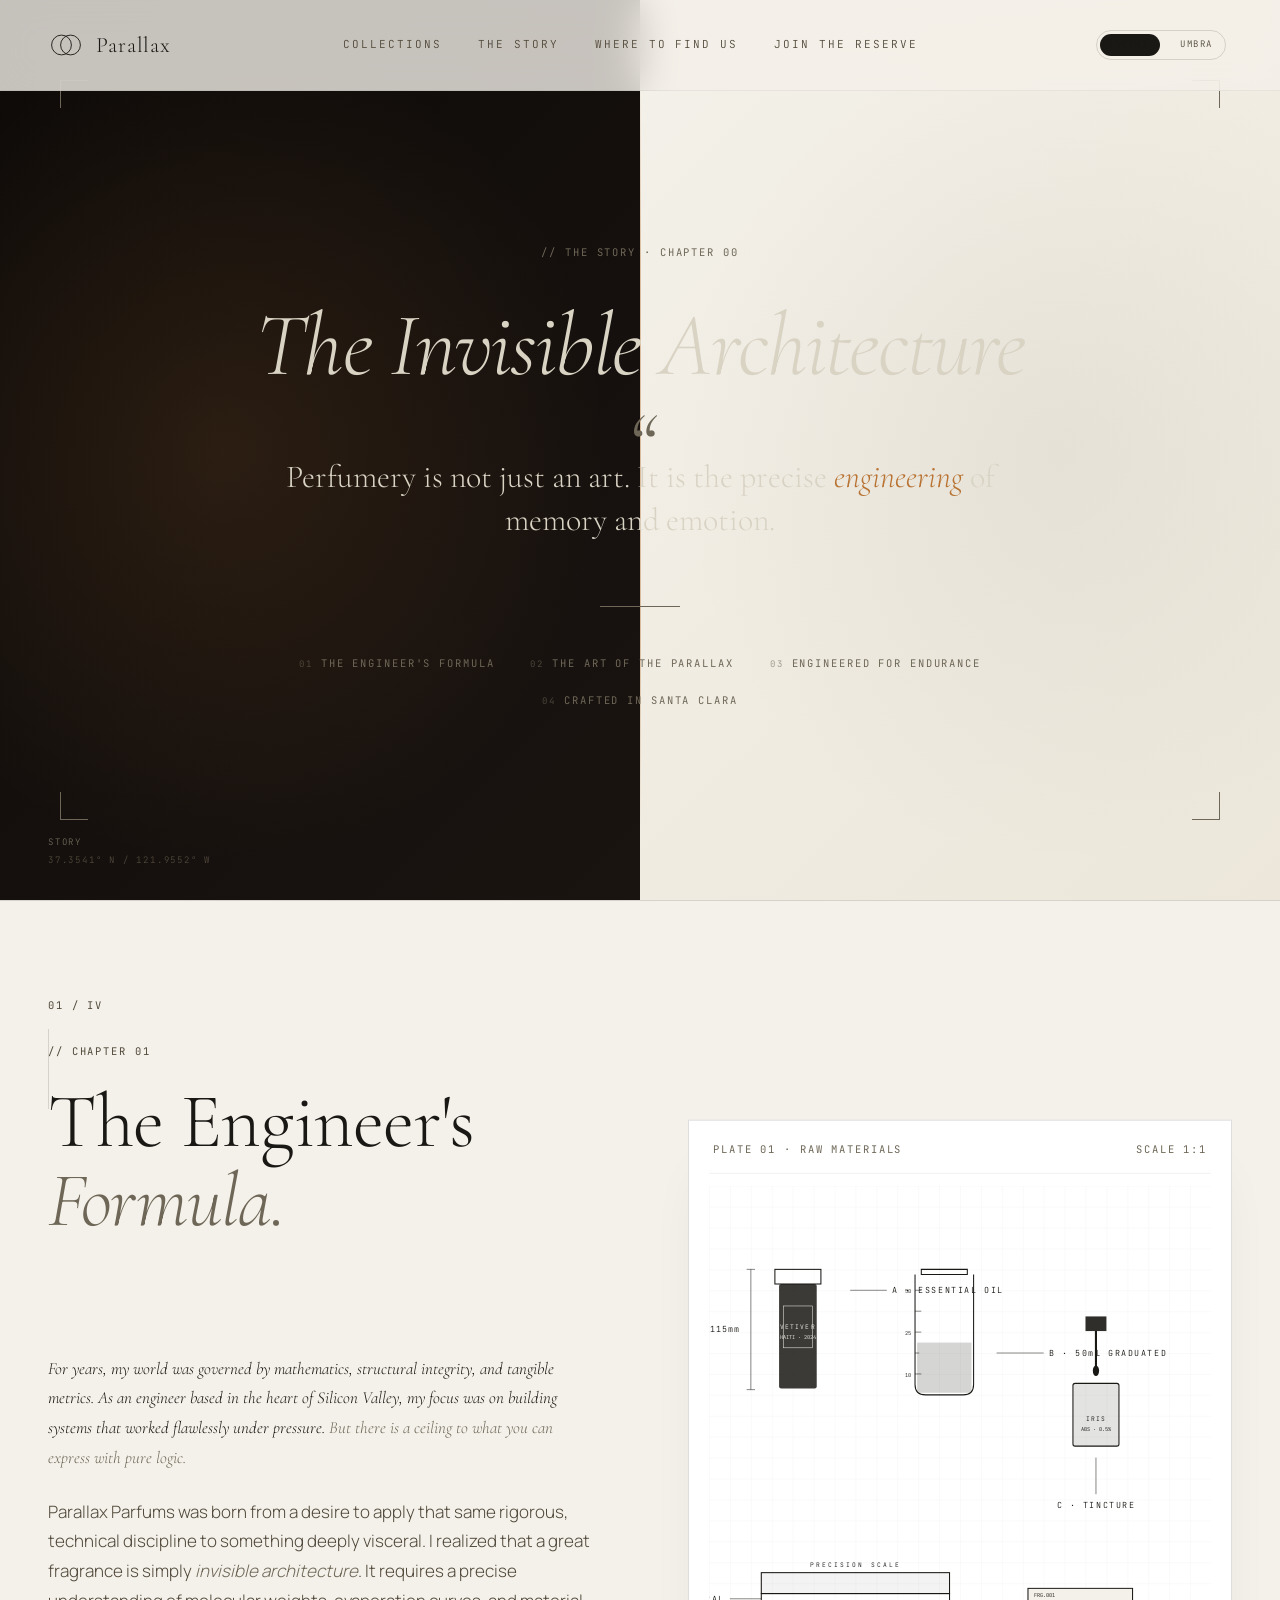
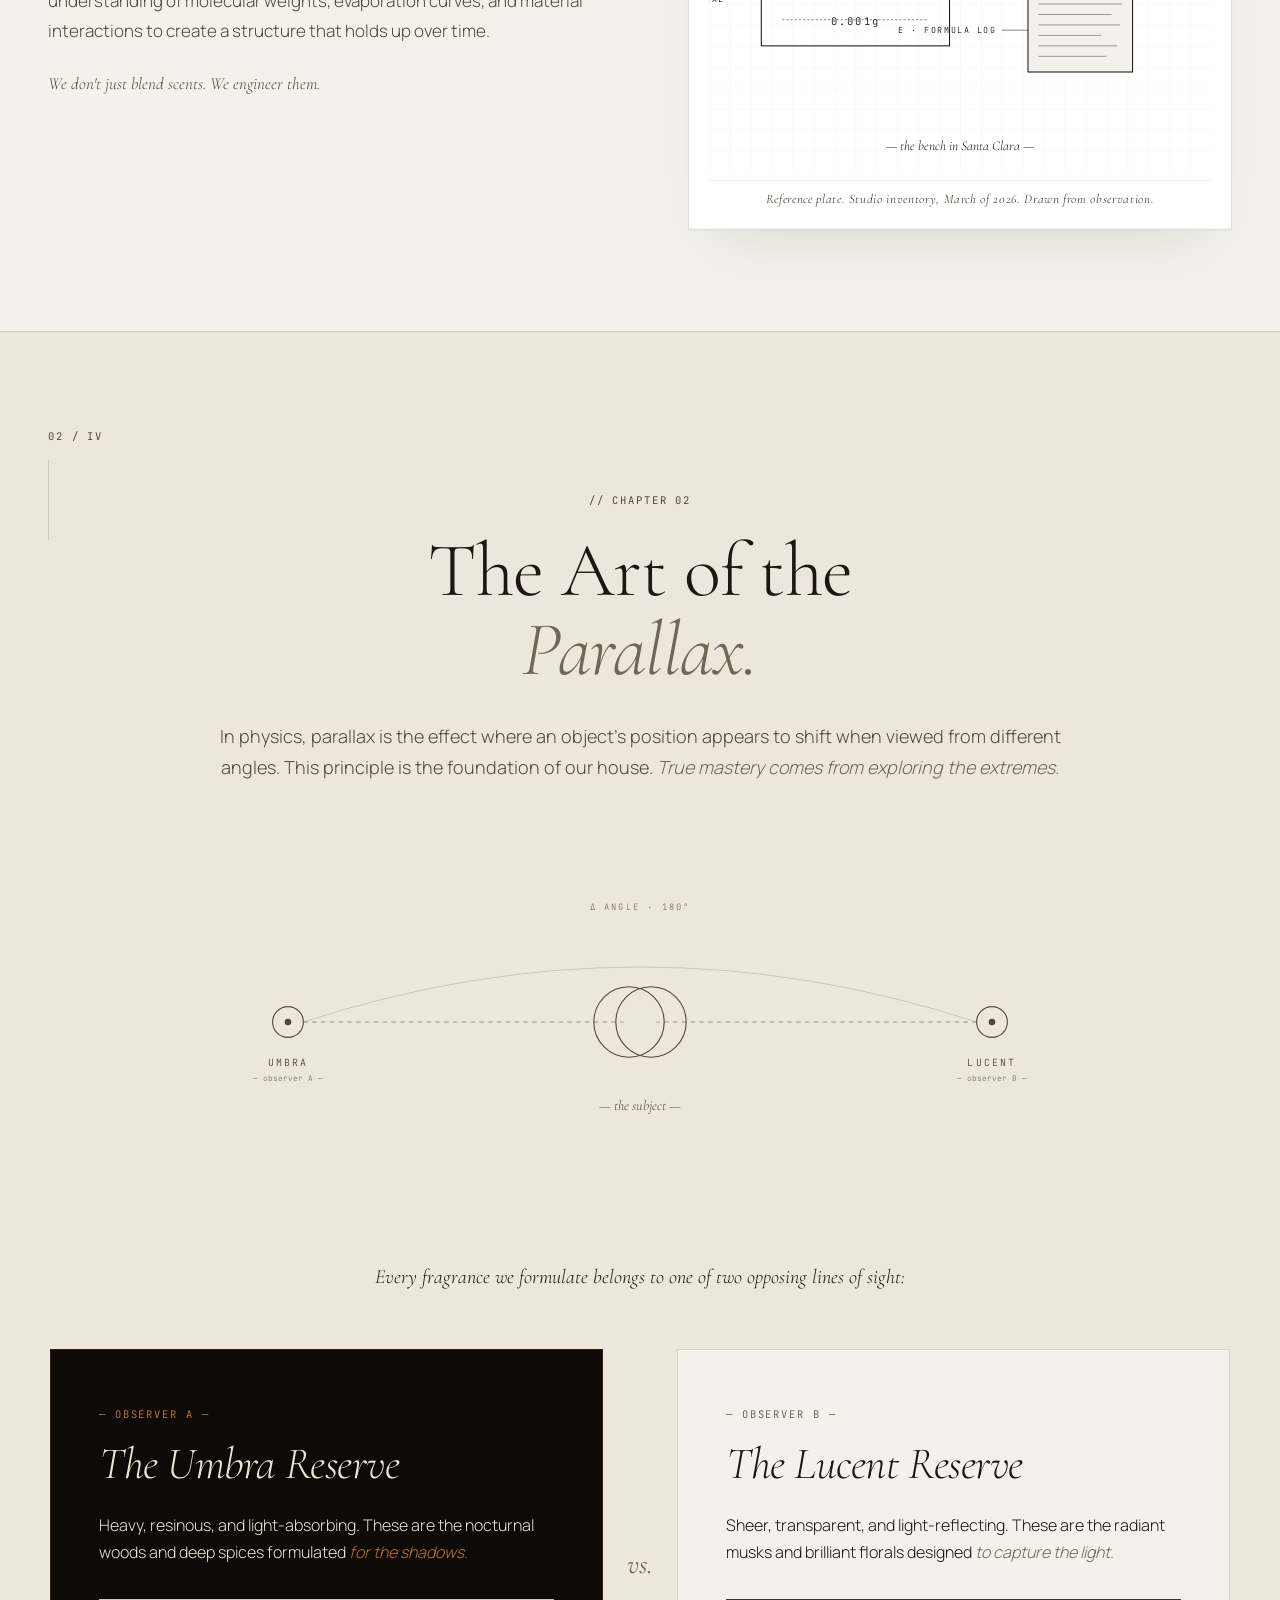
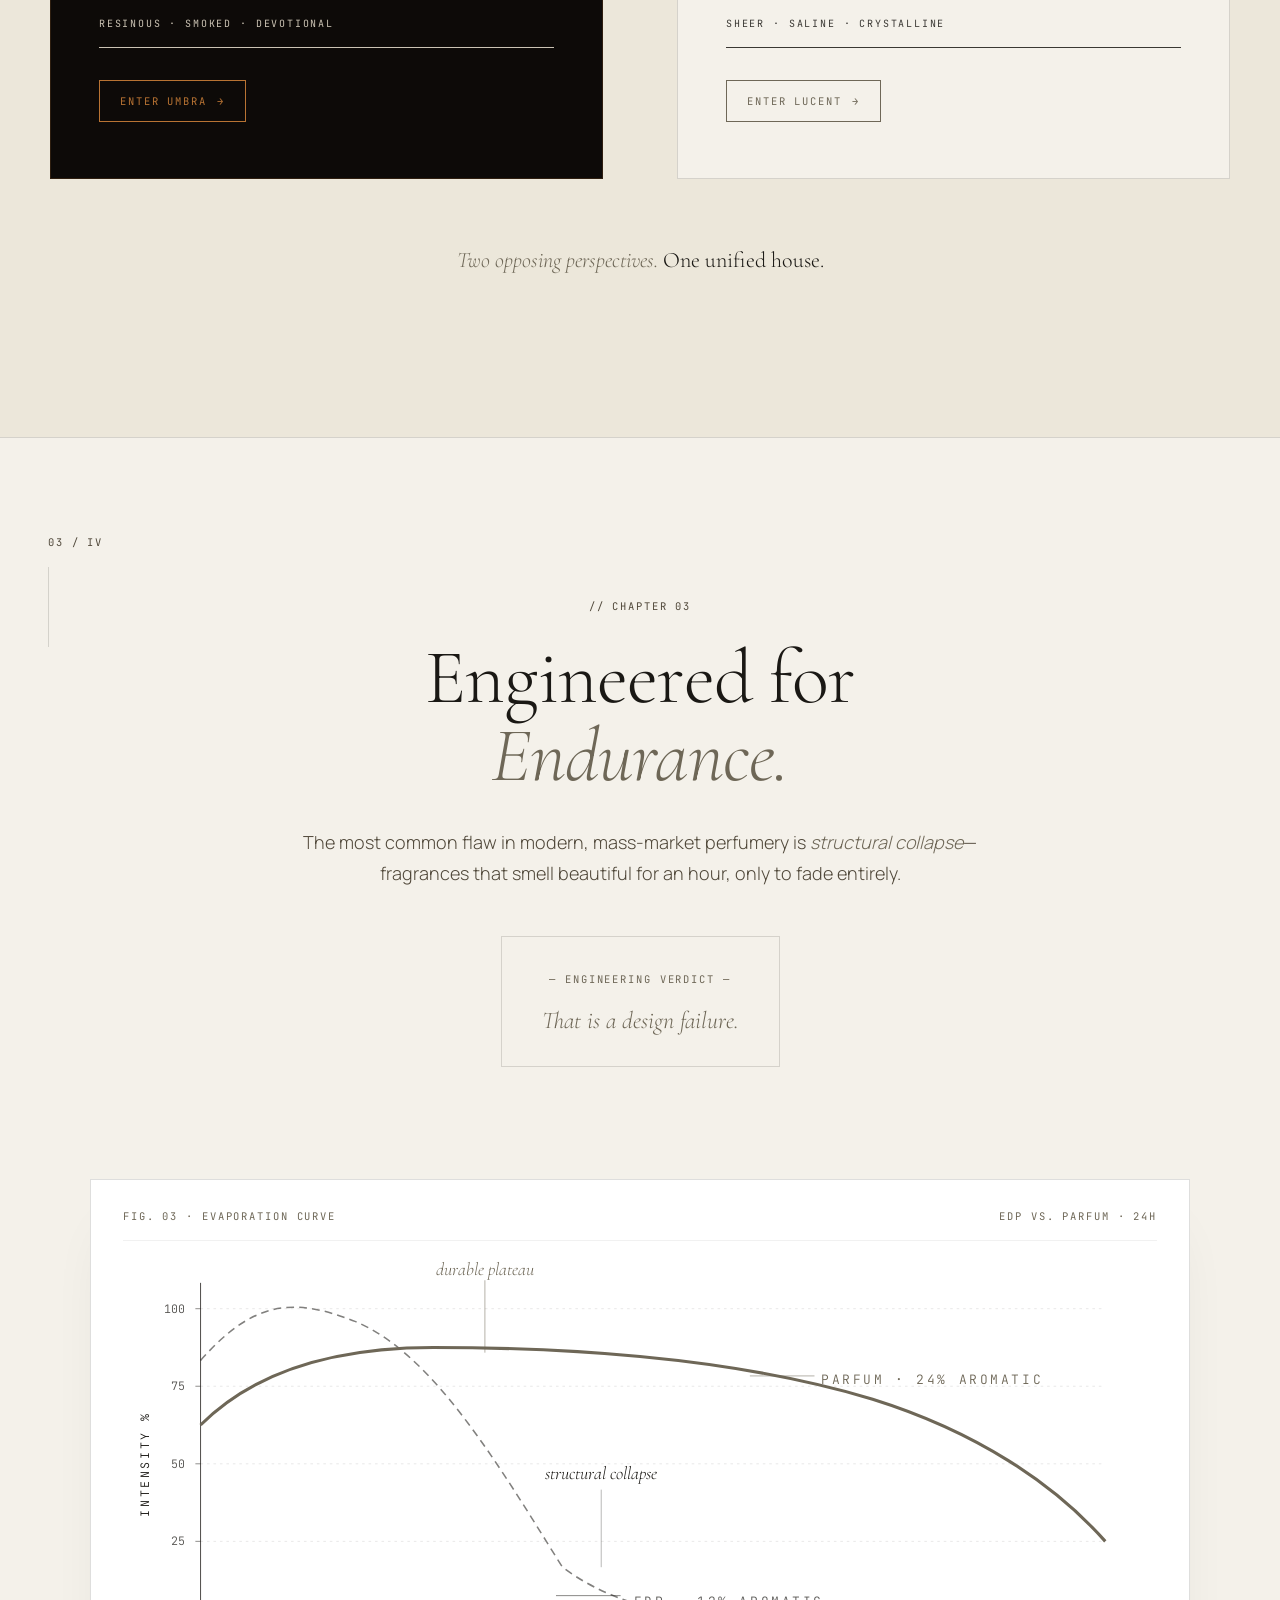
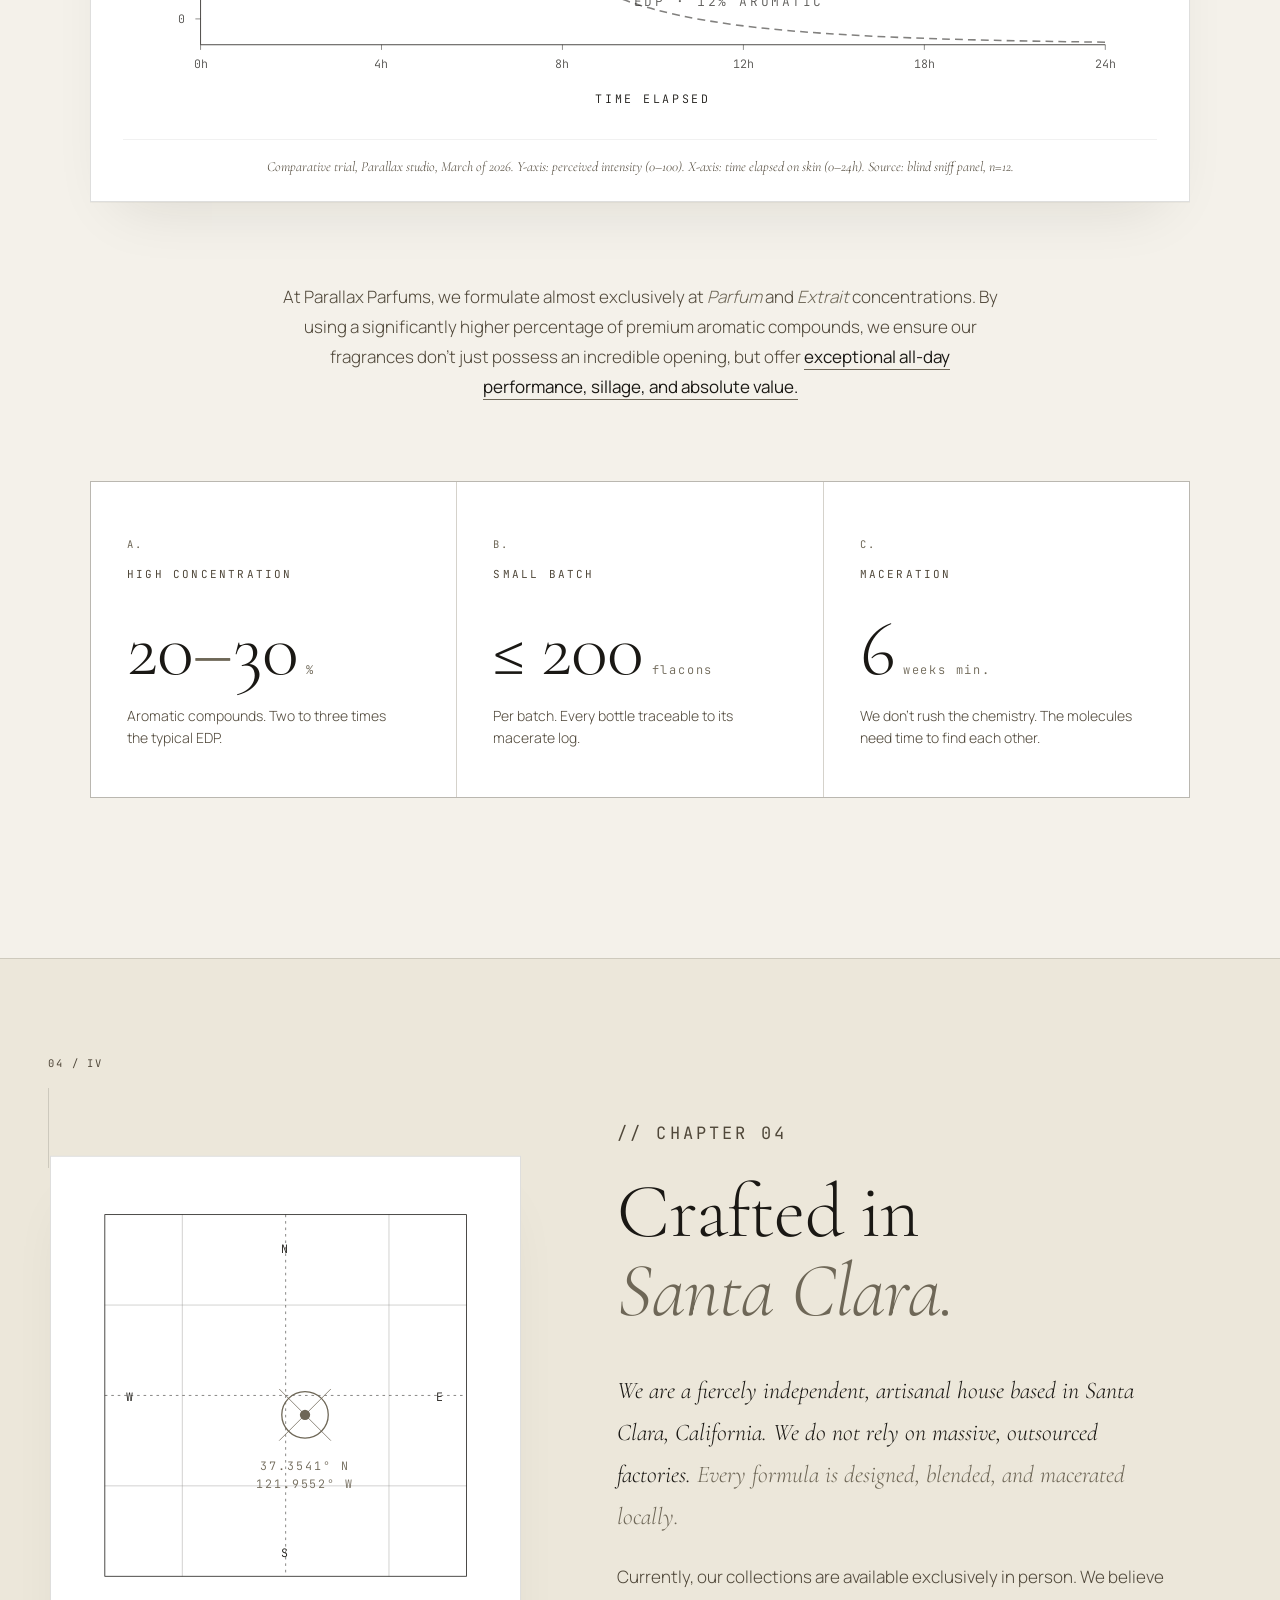
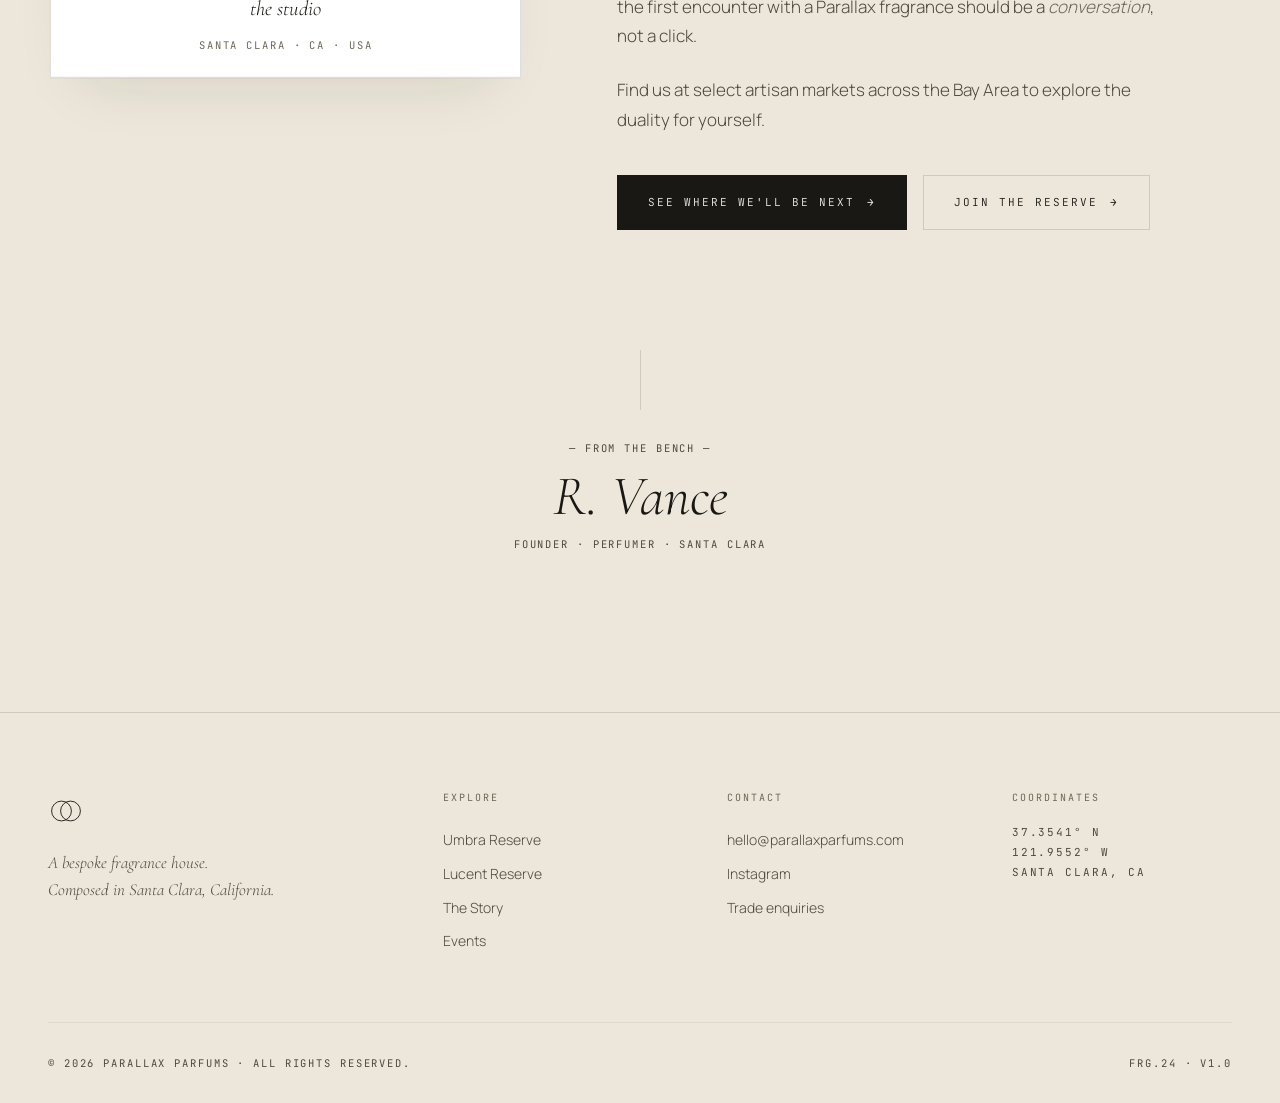
==== story.html @ 44e0e1d6 "Initial commit" ====
<!DOCTYPE html>
<html lang="en" data-mode="lucent">
<head>
<meta charset="UTF-8" />
<meta name="viewport" content="width=device-width,initial-scale=1.0" />
<title>The Invisible Architecture — Parallax Parfums</title>
<meta name="description" content="The story behind Parallax Parfums: an engineer-founded, independent fragrance house in Santa Clara, California, applying technical rigor to the invisible architecture of scent." />
<meta name="keywords" content="independent perfumer Santa Clara, engineer perfumer, niche fragrance house Bay Area, high concentration parfum, artisan perfumery Silicon Valley" />

<link rel="preconnect" href="https://fonts.googleapis.com" />
<link rel="preconnect" href="https://fonts.gstatic.com" crossorigin />
<link href="https://fonts.googleapis.com/css2?family=Cormorant+Garamond:ital,wght@0,300;0,400;0,500;1,300;1,400&family=Manrope:wght@200;300;400;500;600&family=JetBrains+Mono:wght@300;400;500&display=swap" rel="stylesheet" />

<link rel="stylesheet" href="styles.css" />
<link rel="stylesheet" href="story.css" />
</head>
<body class="story-page">

<!-- ============ NAV ============ -->
<header class="nav" id="nav">
  <a href="index.html#home" class="nav__brand" aria-label="Parallax Parfums home">
    <svg class="nav__logo" viewBox="0 0 40 40" aria-hidden="true">
      <circle cx="15" cy="20" r="11" fill="none" stroke="currentColor" stroke-width="1"/>
      <circle cx="25" cy="20" r="11" fill="none" stroke="currentColor" stroke-width="1"/>
    </svg>
    <span class="nav__wordmark">Parallax</span>
  </a>

  <nav class="nav__links" aria-label="Primary">
    <a href="index.html#collections">Collections</a>
    <a href="story.html" aria-current="page">The Story</a>
    <a href="index.html#events">Where to Find Us</a>
    <a href="index.html#reserve">Join the Reserve</a>
  </nav>

  <button class="nav__shift" id="modeToggle" aria-label="Shift perspective between Lucent and Umbra">
    <span class="nav__shift-track">
      <span class="nav__shift-label nav__shift-label--lucent">LUCENT</span>
      <span class="nav__shift-label nav__shift-label--umbra">UMBRA</span>
      <span class="nav__shift-thumb" aria-hidden="true"></span>
    </span>
  </button>
</header>

<div class="coords" aria-hidden="true">
  <span class="coords__label">STORY</span>
  <span class="coords__val" id="coordsVal">37.3541° N / 121.9552° W</span>
</div>


<main>

<!-- ============ HERO ============ -->
<section class="story-hero">

  <!-- Split background -->
  <div class="story-hero__bg" aria-hidden="true">
    <div class="story-hero__bg-half story-hero__bg-half--umbra"></div>
    <div class="story-hero__bg-half story-hero__bg-half--lucent"></div>
    <div class="story-hero__seam"></div>
  </div>

  <!-- Crosshair frame, engineering signal -->
  <div class="story-hero__crosshair" aria-hidden="true">
    <span class="ch ch--tl"></span><span class="ch ch--tr"></span>
    <span class="ch ch--bl"></span><span class="ch ch--br"></span>
  </div>

  <div class="story-hero__inner">
    <p class="story-hero__eyebrow mono">// THE STORY · CHAPTER 00</p>

    <h1 class="story-hero__pagetitle display">The Invisible Architecture</h1>

    <blockquote class="story-hero__quote">
      <span class="story-hero__mark" aria-hidden="true">“</span>
      <p>
        Perfumery is not just an art. It is the precise
        <em>engineering</em> of memory and emotion.
      </p>
    </blockquote>

    <div class="story-hero__rule" aria-hidden="true"></div>

    <div class="story-hero__index mono">
      <a href="#formula"><span>01</span> The Engineer&apos;s Formula</a>
      <a href="#parallax"><span>02</span> The Art of the Parallax</a>
      <a href="#endurance"><span>03</span> Engineered for Endurance</a>
      <a href="#craft"><span>04</span> Crafted in Santa Clara</a>
    </div>
  </div>
</section>


<!-- ============ §1 THE ENGINEER'S FORMULA ============ -->
<section class="chapter chapter--formula" id="formula">

  <div class="chapter__rail" aria-hidden="true">
    <span class="mono">01 / IV</span>
    <span class="chapter__rail-line"></span>
  </div>

  <div class="chapter__grid">

    <header class="chapter__head" data-parallax="0.03">
      <p class="eyebrow mono">// CHAPTER 01</p>
      <h2 class="display chapter__title">
        The Engineer&apos;s<br/>
        <em>Formula.</em>
      </h2>
    </header>

    <div class="chapter__body">
      <p class="lead">
        For years, my world was governed by mathematics, structural integrity,
        and tangible metrics. As an engineer based in the heart of Silicon Valley,
        my focus was on building systems that worked flawlessly under pressure.
        <em>But there is a ceiling to what you can express with pure logic.</em>
      </p>

      <p>
        Parallax Parfums was born from a desire to apply that same rigorous,
        technical discipline to something deeply visceral. I realized that
        a great fragrance is simply <em>invisible architecture</em>.
        It requires a precise understanding of molecular weights, evaporation
        curves, and material interactions to create a structure that holds up over time.
      </p>

      <p class="kicker">
        We don&apos;t just blend scents. We engineer them.
      </p>
    </div>

    <!-- Workbench plate — raw materials with measurement annotations -->
    <figure class="plate" data-parallax="0.05" aria-label="A draftsman's plate of raw materials">

      <div class="plate__head mono">
        <span>PLATE 01 · RAW MATERIALS</span>
        <span>SCALE 1:1</span>
      </div>

      <svg class="plate__svg" viewBox="0 0 480 560" xmlns="http://www.w3.org/2000/svg" aria-hidden="true">
        <!-- background grid -->
        <defs>
          <pattern id="grid" width="20" height="20" patternUnits="userSpaceOnUse">
            <path d="M 20 0 L 0 0 0 20" fill="none" stroke="currentColor" stroke-width="0.3" opacity="0.15"/>
          </pattern>
        </defs>
        <rect width="480" height="560" fill="url(#grid)"/>

        <!-- 01: amber bottle (essential oil) -->
        <g transform="translate(85, 95)">
          <rect x="-22" y="-15" width="44" height="14" fill="none" stroke="currentColor" stroke-width="1"/>
          <rect x="-18" y="-1" width="36" height="100" rx="2" fill="currentColor" opacity="0.85"/>
          <rect x="-14" y="20" width="28" height="40" fill="none" stroke="var(--bg)" stroke-width="0.5"/>
          <text x="0" y="42" text-anchor="middle" fill="var(--bg)" font-family="JetBrains Mono" font-size="6" letter-spacing="1">VETIVER</text>
          <text x="0" y="52" text-anchor="middle" fill="var(--bg)" font-family="JetBrains Mono" font-size="5">HAITI · 2024</text>
        </g>
        <!-- caliper marks + annotation -->
        <g class="plate__anno">
          <line x1="40" y1="80" x2="40" y2="195" stroke="currentColor" stroke-width="0.5"/>
          <line x1="36" y1="80" x2="44" y2="80" stroke="currentColor" stroke-width="0.5"/>
          <line x1="36" y1="195" x2="44" y2="195" stroke="currentColor" stroke-width="0.5"/>
          <text x="30" y="140" text-anchor="end" font-family="JetBrains Mono" font-size="8" fill="currentColor" letter-spacing="1">115mm</text>
          <line x1="135" y1="100" x2="170" y2="100" stroke="currentColor" stroke-width="0.5"/>
          <text x="175" y="103" font-family="JetBrains Mono" font-size="8" fill="currentColor" letter-spacing="1.5">A · ESSENTIAL OIL</text>
        </g>

        <!-- 02: graduated cylinder -->
        <g transform="translate(225, 130)">
          <path d="M -28 -45 L -28 60 Q -28 70 -18 70 L 18 70 Q 28 70 28 60 L 28 -45" fill="none" stroke="currentColor" stroke-width="1"/>
          <path d="M -22 -45 L -22 -50 L 22 -50 L 22 -45 Z" fill="none" stroke="currentColor" stroke-width="1"/>
          <rect x="-26" y="20" width="52" height="48" fill="currentColor" opacity="0.18"/>
          <!-- scale ticks -->
          <line x1="-28" y1="-30" x2="-22" y2="-30" stroke="currentColor" stroke-width="0.5"/>
          <line x1="-28" y1="-10" x2="-22" y2="-10" stroke="currentColor" stroke-width="0.5"/>
          <line x1="-28" y1="10"  x2="-22" y2="10"  stroke="currentColor" stroke-width="0.5"/>
          <line x1="-28" y1="30"  x2="-24" y2="30"  stroke="currentColor" stroke-width="0.5"/>
          <line x1="-28" y1="50"  x2="-22" y2="50"  stroke="currentColor" stroke-width="0.5"/>
          <text x="-32" y="-27" text-anchor="end" font-family="JetBrains Mono" font-size="5" fill="currentColor">50</text>
          <text x="-32" y="13"  text-anchor="end" font-family="JetBrains Mono" font-size="5" fill="currentColor">25</text>
          <text x="-32" y="53"  text-anchor="end" font-family="JetBrains Mono" font-size="5" fill="currentColor">10</text>
        </g>
        <g class="plate__anno">
          <line x1="275" y1="160" x2="320" y2="160" stroke="currentColor" stroke-width="0.5"/>
          <text x="325" y="163" font-family="JetBrains Mono" font-size="8" fill="currentColor" letter-spacing="1.5">B · 50ml GRADUATED</text>
        </g>

        <!-- 03: dropper bottle -->
        <g transform="translate(370, 175)">
          <rect x="-10" y="-50" width="20" height="14" fill="currentColor" opacity="0.9"/>
          <line x1="0" y1="-36" x2="0" y2="0" stroke="currentColor" stroke-width="2"/>
          <ellipse cx="0" cy="2" rx="3" ry="5" fill="currentColor"/>
          <rect x="-22" y="14" width="44" height="60" rx="2" fill="none" stroke="currentColor" stroke-width="1"/>
          <rect x="-22" y="14" width="44" height="60" rx="2" fill="currentColor" opacity="0.12"/>
          <text x="0" y="50" text-anchor="middle" fill="currentColor" font-family="JetBrains Mono" font-size="6" letter-spacing="1">IRIS</text>
          <text x="0" y="60" text-anchor="middle" fill="currentColor" font-family="JetBrains Mono" font-size="5">ABS · 0.5%</text>
        </g>
        <g class="plate__anno">
          <line x1="370" y1="260" x2="370" y2="295" stroke="currentColor" stroke-width="0.5"/>
          <text x="370" y="308" text-anchor="middle" font-family="JetBrains Mono" font-size="8" fill="currentColor" letter-spacing="1.5">C · TINCTURE</text>
        </g>

        <!-- 04: scale platform -->
        <g transform="translate(140, 380)">
          <rect x="-90" y="-10" width="180" height="20" fill="none" stroke="currentColor" stroke-width="1"/>
          <rect x="-90" y="-10" width="180" height="20" fill="currentColor" opacity="0.05"/>
          <rect x="-90" y="10" width="180" height="50" fill="none" stroke="currentColor" stroke-width="1"/>
          <line x1="-70" y1="35" x2="70" y2="35" stroke="currentColor" stroke-width="0.5" stroke-dasharray="2,2"/>
          <text x="0" y="40" text-anchor="middle" fill="currentColor" font-family="JetBrains Mono" font-size="10" letter-spacing="2">0.001g</text>
          <text x="0" y="-15" text-anchor="middle" fill="currentColor" font-family="JetBrains Mono" font-size="6" letter-spacing="2">PRECISION SCALE</text>
        </g>
        <g class="plate__anno">
          <line x1="50" y1="395" x2="20" y2="395" stroke="currentColor" stroke-width="0.5"/>
          <text x="15" y="398" text-anchor="end" font-family="JetBrains Mono" font-size="8" fill="currentColor" letter-spacing="1.5">D · ANALYTICAL</text>
        </g>

        <!-- 05: notebook / formula sheet -->
        <g transform="translate(355, 425)">
          <rect x="-50" y="-40" width="100" height="80" fill="var(--bg)" stroke="currentColor" stroke-width="1"/>
          <line x1="-40" y1="-25" x2="40" y2="-25" stroke="currentColor" stroke-width="0.4"/>
          <line x1="-40" y1="-15" x2="30" y2="-15" stroke="currentColor" stroke-width="0.4"/>
          <line x1="-40" y1="-5"  x2="38" y2="-5"  stroke="currentColor" stroke-width="0.4"/>
          <line x1="-40" y1="5"   x2="20" y2="5"   stroke="currentColor" stroke-width="0.4"/>
          <line x1="-40" y1="15"  x2="35" y2="15"  stroke="currentColor" stroke-width="0.4"/>
          <line x1="-40" y1="25"  x2="25" y2="25"  stroke="currentColor" stroke-width="0.4"/>
          <text x="-44" y="-32" font-family="JetBrains Mono" font-size="5" fill="currentColor">FRG.001</text>
        </g>
        <g class="plate__anno">
          <line x1="305" y1="425" x2="280" y2="425" stroke="currentColor" stroke-width="0.5"/>
          <text x="275" y="428" text-anchor="end" font-family="JetBrains Mono" font-size="8" fill="currentColor" letter-spacing="1.5">E · FORMULA LOG</text>
        </g>

        <!-- foot label -->
        <text x="240" y="540" text-anchor="middle" font-family="Cormorant Garamond" font-size="13" font-style="italic" fill="currentColor">— the bench in Santa Clara —</text>
      </svg>

      <figcaption class="plate__caption mono">
        Reference plate. Studio inventory, March of 2026. Drawn from observation.
      </figcaption>
    </figure>

  </div>
</section>


<!-- ============ §2 THE ART OF THE PARALLAX ============ -->
<section class="chapter chapter--parallax" id="parallax">

  <div class="chapter__rail" aria-hidden="true">
    <span class="mono">02 / IV</span>
    <span class="chapter__rail-line"></span>
  </div>

  <header class="chapter-head-center">
    <p class="eyebrow mono">// CHAPTER 02</p>
    <h2 class="display chapter-head-center__title">
      The Art of the<br/>
      <em>Parallax.</em>
    </h2>
    <p class="chapter-head-center__sub">
      In physics, parallax is the effect where an object&apos;s position appears to
      shift when viewed from different angles. This principle is the foundation
      of our house. <em>True mastery comes from exploring the extremes.</em>
    </p>
  </header>

  <!-- Diagram: two lines of sight converging on a single subject -->
  <div class="sightlines" aria-hidden="true">
    <svg viewBox="0 0 800 320" xmlns="http://www.w3.org/2000/svg">
      <!-- left observer -->
      <circle cx="80" cy="160" r="14" fill="none" stroke="currentColor" stroke-width="1"/>
      <circle cx="80" cy="160" r="3" fill="currentColor"/>
      <text x="80" y="200" text-anchor="middle" font-family="JetBrains Mono" font-size="9" letter-spacing="2" fill="currentColor">UMBRA</text>
      <text x="80" y="214" text-anchor="middle" font-family="JetBrains Mono" font-size="7" fill="currentColor" opacity="0.7">— observer A —</text>

      <!-- right observer -->
      <circle cx="720" cy="160" r="14" fill="none" stroke="currentColor" stroke-width="1"/>
      <circle cx="720" cy="160" r="3" fill="currentColor"/>
      <text x="720" y="200" text-anchor="middle" font-family="JetBrains Mono" font-size="9" letter-spacing="2" fill="currentColor">LUCENT</text>
      <text x="720" y="214" text-anchor="middle" font-family="JetBrains Mono" font-size="7" fill="currentColor" opacity="0.7">— observer B —</text>

      <!-- sight lines -->
      <line x1="94" y1="160" x2="385" y2="160" stroke="currentColor" stroke-width="0.5" stroke-dasharray="4,4"/>
      <line x1="706" y1="160" x2="415" y2="160" stroke="currentColor" stroke-width="0.5" stroke-dasharray="4,4"/>

      <!-- central subject — the fragrance itself, drawn as two overlapping circles -->
      <g transform="translate(400, 160)">
        <circle cx="-10" cy="0" r="32" fill="none" stroke="currentColor" stroke-width="1"/>
        <circle cx="10" cy="0" r="32" fill="none" stroke="currentColor" stroke-width="1"/>
      </g>
      <text x="400" y="240" text-anchor="middle" font-family="Cormorant Garamond" font-style="italic" font-size="13" fill="currentColor">— the subject —</text>

      <!-- top label: angle -->
      <path d="M 94 160 Q 400 60 706 160" fill="none" stroke="currentColor" stroke-width="0.4" opacity="0.5"/>
      <text x="400" y="58" text-anchor="middle" font-family="JetBrains Mono" font-size="8" letter-spacing="2" fill="currentColor" opacity="0.7">Δ ANGLE · 180°</text>
    </svg>
  </div>

  <p class="chapter-head-center__bridge">
    Every fragrance we formulate belongs to one of two opposing lines of sight:
  </p>

  <!-- The two reserves as twin cards -->
  <div class="duality">
    <article class="dual-card dual-card--umbra">
      <span class="dual-card__num mono">— OBSERVER A —</span>
      <h3 class="dual-card__name display">The Umbra Reserve</h3>
      <p class="dual-card__desc">
        Heavy, resinous, and light-absorbing. These are the nocturnal woods and
        deep spices formulated <em>for the shadows.</em>
      </p>
      <div class="dual-card__keywords mono">
        <span>Resinous</span><span>·</span><span>Smoked</span><span>·</span><span>Devotional</span>
      </div>
      <a href="index.html#umbra" class="dual-card__cta mono">
        Enter Umbra <span aria-hidden="true">→</span>
      </a>
    </article>

    <div class="duality__seam" aria-hidden="true">
      <span class="mono">vs.</span>
    </div>

    <article class="dual-card dual-card--lucent">
      <span class="dual-card__num mono">— OBSERVER B —</span>
      <h3 class="dual-card__name display">The Lucent Reserve</h3>
      <p class="dual-card__desc">
        Sheer, transparent, and light-reflecting. These are the radiant musks and
        brilliant florals designed <em>to capture the light.</em>
      </p>
      <div class="dual-card__keywords mono">
        <span>Sheer</span><span>·</span><span>Saline</span><span>·</span><span>Crystalline</span>
      </div>
      <a href="index.html#lucent" class="dual-card__cta mono">
        Enter Lucent <span aria-hidden="true">→</span>
      </a>
    </article>
  </div>

  <p class="duality__footer">
    <em>Two opposing perspectives.</em> One unified house.
  </p>
</section>


<!-- ============ §3 ENGINEERED FOR ENDURANCE ============ -->
<section class="chapter chapter--endurance" id="endurance">

  <div class="chapter__rail" aria-hidden="true">
    <span class="mono">03 / IV</span>
    <span class="chapter__rail-line"></span>
  </div>

  <header class="chapter-head-center">
    <p class="eyebrow mono">// CHAPTER 03</p>
    <h2 class="display chapter-head-center__title">
      Engineered for<br/>
      <em>Endurance.</em>
    </h2>
  </header>

  <div class="endurance__intro">
    <p>
      The most common flaw in modern, mass-market perfumery is
      <em>structural collapse</em>&mdash;fragrances that smell beautiful for an hour,
      only to fade entirely.
    </p>
    <p class="endurance__verdict">
      <span class="mono">— ENGINEERING VERDICT —</span><br/>
      <em>That is a design failure.</em>
    </p>
  </div>

  <!-- Evaporation curve diagram -->
  <figure class="curve">
    <div class="curve__head mono">
      <span>FIG. 03 · EVAPORATION CURVE</span>
      <span>EDP vs. PARFUM · 24h</span>
    </div>

    <div class="curve__chart">
      <svg viewBox="0 0 800 360" xmlns="http://www.w3.org/2000/svg" aria-label="Comparison of fragrance intensity over 24 hours">

        <!-- frame -->
        <line x1="60" y1="20"  x2="60"  y2="300" stroke="currentColor" stroke-width="0.6"/>
        <line x1="60" y1="300" x2="760" y2="300" stroke="currentColor" stroke-width="0.6"/>

        <!-- y axis ticks/labels: intensity -->
        <g font-family="JetBrains Mono" font-size="9" fill="currentColor" opacity="0.75">
          <line x1="56" y1="40"  x2="60" y2="40"  stroke="currentColor" stroke-width="0.5"/>
          <line x1="56" y1="100" x2="60" y2="100" stroke="currentColor" stroke-width="0.5"/>
          <line x1="56" y1="160" x2="60" y2="160" stroke="currentColor" stroke-width="0.5"/>
          <line x1="56" y1="220" x2="60" y2="220" stroke="currentColor" stroke-width="0.5"/>
          <line x1="56" y1="280" x2="60" y2="280" stroke="currentColor" stroke-width="0.5"/>
          <text x="48" y="43"  text-anchor="end">100</text>
          <text x="48" y="103" text-anchor="end">75</text>
          <text x="48" y="163" text-anchor="end">50</text>
          <text x="48" y="223" text-anchor="end">25</text>
          <text x="48" y="283" text-anchor="end">0</text>
        </g>
        <text x="20" y="160" text-anchor="middle" font-family="JetBrains Mono" font-size="9" letter-spacing="2" fill="currentColor" transform="rotate(-90 20 160)">INTENSITY %</text>

        <!-- x axis ticks/labels: hours -->
        <g font-family="JetBrains Mono" font-size="9" fill="currentColor" opacity="0.75">
          <line x1="60"  y1="300" x2="60"  y2="304" stroke="currentColor" stroke-width="0.5"/>
          <line x1="200" y1="300" x2="200" y2="304" stroke="currentColor" stroke-width="0.5"/>
          <line x1="340" y1="300" x2="340" y2="304" stroke="currentColor" stroke-width="0.5"/>
          <line x1="480" y1="300" x2="480" y2="304" stroke="currentColor" stroke-width="0.5"/>
          <line x1="620" y1="300" x2="620" y2="304" stroke="currentColor" stroke-width="0.5"/>
          <line x1="760" y1="300" x2="760" y2="304" stroke="currentColor" stroke-width="0.5"/>
          <text x="60"  y="318" text-anchor="middle">0h</text>
          <text x="200" y="318" text-anchor="middle">4h</text>
          <text x="340" y="318" text-anchor="middle">8h</text>
          <text x="480" y="318" text-anchor="middle">12h</text>
          <text x="620" y="318" text-anchor="middle">18h</text>
          <text x="760" y="318" text-anchor="middle">24h</text>
        </g>
        <text x="410" y="345" text-anchor="middle" font-family="JetBrains Mono" font-size="9" letter-spacing="2" fill="currentColor">TIME ELAPSED</text>

        <!-- subtle horizontal gridlines -->
        <g stroke="currentColor" stroke-width="0.3" stroke-dasharray="2,3" opacity="0.25">
          <line x1="60" y1="40"  x2="760" y2="40"/>
          <line x1="60" y1="100" x2="760" y2="100"/>
          <line x1="60" y1="160" x2="760" y2="160"/>
          <line x1="60" y1="220" x2="760" y2="220"/>
        </g>

        <!-- EDP curve (typical mass-market): sharp peak, fast collapse -->
        <path
          d="M 60 80 C 100 35, 130 30, 180 50 C 240 75, 290 160, 340 240 C 400 285, 500 295, 760 298"
          fill="none" stroke="currentColor" stroke-width="1.2" stroke-dasharray="6,4" opacity="0.55"/>

        <!-- Parfum curve (Parallax): gentle rise, durable plateau, soft decline -->
        <path
          d="M 60 130 C 100 90, 160 70, 240 70 C 360 70, 480 80, 580 110 C 660 135, 720 175, 760 220"
          fill="none" stroke="var(--accent)" stroke-width="2.4"/>

        <!-- labels on the curves -->
        <g font-family="JetBrains Mono" font-size="10" letter-spacing="2">
          <text x="395" y="270" fill="currentColor" opacity="0.7">EDP · 12% AROMATIC</text>
          <line x1="335" y1="262" x2="385" y2="262" stroke="currentColor" stroke-width="0.4"/>
          <text x="540" y="98" fill="var(--accent)">PARFUM · 24% AROMATIC</text>
          <line x1="485" y1="92" x2="535" y2="92" stroke="var(--accent)" stroke-width="0.4"/>
        </g>

        <!-- annotation: "structural collapse" -->
        <g class="curve__anno">
          <line x1="370" y1="240" x2="370" y2="180" stroke="currentColor" stroke-width="0.4" opacity="0.6"/>
          <text x="370" y="172" text-anchor="middle" font-family="Cormorant Garamond" font-style="italic" font-size="14" fill="currentColor">structural collapse</text>
        </g>

        <!-- annotation: "durable plateau" pointing to Parfum curve -->
        <g>
          <line x1="280" y1="74" x2="280" y2="18" stroke="var(--accent)" stroke-width="0.4"/>
          <text x="280" y="14" text-anchor="middle" font-family="Cormorant Garamond" font-style="italic" font-size="14" fill="var(--accent)">durable plateau</text>
        </g>
      </svg>
    </div>

    <figcaption class="curve__caption">
      Comparative trial, Parallax studio, March of 2026. Y-axis: perceived intensity (0&ndash;100).
      X-axis: time elapsed on skin (0&ndash;24h). Source: blind sniff panel, n=12.
    </figcaption>
  </figure>

  <div class="endurance__body">
    <p>
      At Parallax Parfums, we formulate almost exclusively at
      <em>Parfum</em> and <em>Extrait</em> concentrations. By using a significantly
      higher percentage of premium aromatic compounds, we ensure our fragrances
      don&apos;t just possess an incredible opening, but offer
      <strong>exceptional all-day performance, sillage, and absolute value.</strong>
    </p>
  </div>

  <!-- Spec triplet -->
  <div class="specs-row">
    <div class="spec-card">
      <span class="spec-card__num mono">A.</span>
      <h4 class="spec-card__title">High Concentration</h4>
      <p class="spec-card__val display">20<span>–</span>30<span class="spec-card__unit">%</span></p>
      <p class="spec-card__desc">
        Aromatic compounds. Two to three times the typical EDP.
      </p>
    </div>
    <div class="spec-card">
      <span class="spec-card__num mono">B.</span>
      <h4 class="spec-card__title">Small Batch</h4>
      <p class="spec-card__val display">≤ 200<span class="spec-card__unit">flacons</span></p>
      <p class="spec-card__desc">
        Per batch. Every bottle traceable to its macerate log.
      </p>
    </div>
    <div class="spec-card">
      <span class="spec-card__num mono">C.</span>
      <h4 class="spec-card__title">Maceration</h4>
      <p class="spec-card__val display">6<span class="spec-card__unit">weeks min.</span></p>
      <p class="spec-card__desc">
        We don&apos;t rush the chemistry. The molecules need time to find each other.
      </p>
    </div>
  </div>
</section>


<!-- ============ §4 CRAFTED IN SANTA CLARA ============ -->
<section class="chapter chapter--craft" id="craft">

  <div class="chapter__rail" aria-hidden="true">
    <span class="mono">04 / IV</span>
    <span class="chapter__rail-line"></span>
  </div>

  <div class="craft__grid">

    <!-- A tiny coordinate plate of Santa Clara -->
    <figure class="locator" data-parallax="0.04" aria-label="Studio coordinates">
      <svg viewBox="0 0 320 340" xmlns="http://www.w3.org/2000/svg" aria-hidden="true">
        <!-- compass frame -->
        <rect x="20" y="20" width="280" height="280" fill="none" stroke="currentColor" stroke-width="0.6"/>
        <!-- cross of latitude/longitude lines -->
        <line x1="20"  y1="160" x2="300" y2="160" stroke="currentColor" stroke-width="0.4" stroke-dasharray="2,3"/>
        <line x1="160" y1="20"  x2="160" y2="300" stroke="currentColor" stroke-width="0.4" stroke-dasharray="2,3"/>
        <!-- secondary marks -->
        <g stroke="currentColor" stroke-width="0.3" opacity="0.5">
          <line x1="80"  y1="20" x2="80"  y2="300"/>
          <line x1="240" y1="20" x2="240" y2="300"/>
          <line x1="20"  y1="90" x2="300" y2="90"/>
          <line x1="20"  y1="230" x2="300" y2="230"/>
        </g>
        <!-- the X -->
        <circle cx="175" cy="175" r="18" fill="none" stroke="var(--accent)" stroke-width="1"/>
        <circle cx="175" cy="175" r="4" fill="var(--accent)"/>
        <line x1="155" y1="155" x2="195" y2="195" stroke="var(--accent)" stroke-width="0.6"/>
        <line x1="195" y1="155" x2="155" y2="195" stroke="var(--accent)" stroke-width="0.6"/>
        <!-- labels -->
        <text x="160" y="50"  text-anchor="middle" font-family="JetBrains Mono" font-size="9" letter-spacing="2" fill="currentColor">N</text>
        <text x="160" y="285" text-anchor="middle" font-family="JetBrains Mono" font-size="9" letter-spacing="2" fill="currentColor">S</text>
        <text x="40"  y="164" text-anchor="middle" font-family="JetBrains Mono" font-size="9" letter-spacing="2" fill="currentColor">W</text>
        <text x="280" y="164" text-anchor="middle" font-family="JetBrains Mono" font-size="9" letter-spacing="2" fill="currentColor">E</text>
        <!-- coords -->
        <text x="175" y="218" text-anchor="middle" font-family="JetBrains Mono" font-size="9" letter-spacing="1.5" fill="var(--accent)">37.3541° N</text>
        <text x="175" y="232" text-anchor="middle" font-family="JetBrains Mono" font-size="9" letter-spacing="1.5" fill="var(--accent)">121.9552° W</text>
        <!-- foot -->
        <text x="160" y="330" text-anchor="middle" font-family="Cormorant Garamond" font-style="italic" font-size="16" fill="currentColor">the studio</text>
      </svg>
      <figcaption class="locator__cap mono">SANTA CLARA · CA · USA</figcaption>
    </figure>

    <div class="craft__copy">
      <header>
        <p class="eyebrow mono">// CHAPTER 04</p>
        <h2 class="display chapter__title">
          Crafted in<br/>
          <em>Santa Clara.</em>
        </h2>
      </header>

      <p class="lead">
        We are a fiercely independent, artisanal house based in Santa Clara, California.
        We do not rely on massive, outsourced factories. <em>Every formula is
        designed, blended, and macerated locally.</em>
      </p>

      <p>
        Currently, our collections are available exclusively in person. We believe
        the first encounter with a Parallax fragrance should be a
        <em>conversation</em>, not a click.
      </p>

      <p>
        Find us at select artisan markets across the Bay Area to explore
        the duality for yourself.
      </p>

      <div class="craft__ctas">
        <a href="index.html#events" class="btn btn--primary">
          <span>See where we&apos;ll be next</span>
          <span aria-hidden="true">→</span>
        </a>
        <a href="index.html#reserve" class="btn btn--ghost">
          <span>Join the Reserve</span>
          <span aria-hidden="true">→</span>
        </a>
      </div>
    </div>
  </div>

  <!-- Founder sign-off -->
  <div class="signoff">
    <div class="signoff__rule" aria-hidden="true"></div>
    <p class="signoff__from mono">— FROM THE BENCH —</p>
    <p class="signoff__name">R. Vance</p>
    <p class="signoff__title mono">Founder · Perfumer · Santa Clara</p>
  </div>
</section>

</main>


<!-- ============ FOOTER ============ -->
<footer class="footer">
  <div class="footer__grid">
    <div class="footer__col">
      <svg class="footer__logo" viewBox="0 0 40 40" aria-hidden="true">
        <circle cx="15" cy="20" r="11" fill="none" stroke="currentColor" stroke-width="1"/>
        <circle cx="25" cy="20" r="11" fill="none" stroke="currentColor" stroke-width="1"/>
      </svg>
      <p class="footer__tag">
        A bespoke fragrance house.<br/>
        Composed in Santa Clara, California.
      </p>
    </div>

    <div class="footer__col">
      <h4 class="mono">Explore</h4>
      <a href="index.html#umbra">Umbra Reserve</a>
      <a href="index.html#lucent">Lucent Reserve</a>
      <a href="story.html">The Story</a>
      <a href="index.html#events">Events</a>
    </div>

    <div class="footer__col">
      <h4 class="mono">Contact</h4>
      <a href="mailto:hello@parallaxparfums.com">hello@parallaxparfums.com</a>
      <a href="#">Instagram</a>
      <a href="#">Trade enquiries</a>
    </div>

    <div class="footer__col">
      <h4 class="mono">Coordinates</h4>
      <p class="mono footer__coords">37.3541° N<br/>121.9552° W<br/>Santa Clara, CA</p>
    </div>
  </div>

  <div class="footer__base">
    <span class="mono">© 2026 Parallax Parfums · All rights reserved.</span>
    <span class="mono">FRG.24 · v1.0</span>
  </div>
</footer>

<script src="script.js" defer></script>
</body>
</html>
---- styles.css ----
/* =============================================================
   PARALLAX PARFUMS · stylesheet
   Two modes governed by [data-mode] on <html>:
     - lucent (default, light)
     - umbra  (dark)
   ============================================================= */

/* ----------  RESET & BASE  ---------- */
*, *::before, *::after { box-sizing: border-box; margin: 0; padding: 0; }
html { scroll-behavior: smooth; -webkit-font-smoothing: antialiased; -moz-osx-font-smoothing: grayscale; }
img, svg { display: block; max-width: 100%; }
a { color: inherit; text-decoration: none; }
button { font: inherit; cursor: pointer; border: 0; background: none; color: inherit; }
input { font: inherit; }

.visually-hidden {
  position: absolute; width: 1px; height: 1px; padding: 0; margin: -1px;
  overflow: hidden; clip: rect(0,0,0,0); white-space: nowrap; border: 0;
}

/* ----------  TOKENS — LUCENT (light, the default)  ---------- */
:root,
[data-mode="lucent"] {
  --bg:           #f4f1ea;   /* raw linen */
  --bg-soft:      #ece7da;
  --bg-elev:      #ffffff;
  --ink:          #1a1814;   /* near-black, warm */
  --ink-soft:     #50483a;   /* slate-taupe text */
  --line:         rgba(26,24,20,0.14);
  --line-soft:    rgba(26,24,20,0.06);
  --accent:       #6e6757;   /* cashmere taupe */
  --accent-2:     #8a8275;   /* polished silver-grey */
  --highlight:    #2d2a23;
  --shadow:       0 1px 0 rgba(26,24,20,0.04), 0 30px 60px -30px rgba(26,24,20,0.12);
  color-scheme: light;
}

/* ----------  TOKENS — UMBRA (dark)  ---------- */
[data-mode="umbra"] {
  --bg:           #0d0a08;   /* charred wood */
  --bg-soft:      #15110d;
  --bg-elev:      #1a1411;
  --ink:          #ede4d2;   /* warm bone */
  --ink-soft:     #a89881;
  --line:         rgba(237,228,210,0.14);
  --line-soft:    rgba(237,228,210,0.06);
  --accent:       #b87333;   /* deep copper */
  --accent-2:     #d18b4a;
  --highlight:    #f3e6c8;
  --shadow:       0 1px 0 rgba(0,0,0,0.5), 0 40px 80px -30px rgba(0,0,0,0.7);
  color-scheme: dark;
}

/* ----------  TYPE & GLOBAL  ---------- */
body {
  font-family: 'Manrope', system-ui, sans-serif;
  font-weight: 300;
  font-size: 16px;
  line-height: 1.55;
  color: var(--ink);
  background: var(--bg);
  transition: background 700ms cubic-bezier(0.4, 0, 0.2, 1),
              color 700ms cubic-bezier(0.4, 0, 0.2, 1);
  overflow-x: hidden;
}

.display, h1, h2, h3, h4 {
  font-family: 'Cormorant Garamond', 'Times New Roman', serif;
  font-weight: 300;
  line-height: 1.02;
  letter-spacing: -0.01em;
}

em, .display em {
  font-style: italic;
  font-weight: 300;
  color: var(--accent);
}

.mono {
  font-family: 'JetBrains Mono', monospace;
  font-weight: 400;
  font-size: 10.5px;
  letter-spacing: 0.18em;
  text-transform: uppercase;
}

.eyebrow {
  color: var(--ink-soft);
  margin-bottom: 24px;
}

/* ----------  NAV  ---------- */
.nav {
  position: fixed; top: 0; left: 0; right: 0; z-index: 100;
  display: flex; align-items: center; justify-content: space-between;
  padding: 24px 48px;
  background: color-mix(in srgb, var(--bg) 80%, transparent);
  backdrop-filter: blur(20px) saturate(160%);
  -webkit-backdrop-filter: blur(20px) saturate(160%);
  border-bottom: 1px solid var(--line-soft);
  transition: background 700ms, border-color 700ms;
}

.nav__brand { display: flex; align-items: center; gap: 12px; }
.nav__logo { width: 36px; height: 36px; color: var(--ink); }
.nav__wordmark {
  font-family: 'Cormorant Garamond', serif;
  font-size: 22px;
  letter-spacing: 0.04em;
}

.nav__links {
  display: flex; gap: 36px;
  font-family: 'JetBrains Mono', monospace;
  font-size: 11px; letter-spacing: 0.18em; text-transform: uppercase;
}
.nav__links a {
  position: relative;
  color: var(--ink-soft);
  transition: color 300ms;
}
.nav__links a:hover { color: var(--ink); }
.nav__links a::after {
  content: ''; position: absolute; left: 0; bottom: -6px;
  width: 0; height: 1px; background: var(--accent);
  transition: width 400ms cubic-bezier(0.4, 0, 0.2, 1);
}
.nav__links a:hover::after { width: 100%; }

/* Mode toggle */
.nav__shift {
  display: flex; align-items: center;
  padding: 6px;
}
.nav__shift-track {
  position: relative;
  display: flex; align-items: center; justify-content: space-between;
  width: 130px; height: 30px;
  padding: 0 12px;
  border: 1px solid var(--line);
  border-radius: 999px;
  transition: border-color 400ms;
}
.nav__shift-label {
  font-family: 'JetBrains Mono', monospace;
  font-size: 9px; letter-spacing: 0.18em;
  z-index: 1;
  transition: color 400ms;
}
.nav__shift-label--lucent { color: var(--ink); }
.nav__shift-label--umbra { color: var(--ink-soft); }
[data-mode="umbra"] .nav__shift-label--lucent { color: var(--ink-soft); }
[data-mode="umbra"] .nav__shift-label--umbra { color: var(--ink); }

.nav__shift-thumb {
  position: absolute;
  top: 3px; left: 3px;
  width: 60px; height: 22px;
  background: var(--ink);
  border-radius: 999px;
  transition: transform 500ms cubic-bezier(0.7, 0, 0.3, 1), background 500ms;
}
[data-mode="umbra"] .nav__shift-thumb {
  background: var(--accent);
  transform: translateX(62px);
}

/* ----------  COORDINATE READOUT  ---------- */
.coords {
  position: fixed;
  left: 48px; bottom: 32px;
  z-index: 99;
  display: flex; flex-direction: column; gap: 4px;
  font-family: 'JetBrains Mono', monospace;
  font-size: 9px; letter-spacing: 0.2em;
  color: var(--ink-soft);
  pointer-events: none;
  opacity: 0; animation: fadeUp 1200ms 1200ms forwards;
}
.coords__label { color: var(--accent); }

@keyframes fadeUp {
  from { opacity: 0; transform: translateY(8px); }
  to   { opacity: 1; transform: translateY(0); }
}

/* ============================================================
   HERO
   ============================================================ */
.hero {
  position: relative;
  min-height: 100vh;
  display: flex; align-items: center;
  padding: 140px 48px 80px;
  overflow: hidden;
}

/* Two-half background — visible in lucent as a subtle hint,
   dramatic in umbra */
.hero__bg {
  position: absolute; inset: 0;
  display: grid; grid-template-columns: 1fr 1fr;
  z-index: 0;
}
.hero__bg-umbra {
  background:
    radial-gradient(ellipse at 30% 50%, rgba(184,115,51,0.06), transparent 60%),
    linear-gradient(180deg, var(--bg) 0%, var(--bg-soft) 100%);
  transition: background 700ms;
}
.hero__bg-lucent {
  background:
    radial-gradient(ellipse at 70% 50%, rgba(110,103,87,0.05), transparent 60%),
    linear-gradient(180deg, var(--bg) 0%, var(--bg) 100%);
  transition: background 700ms;
}
[data-mode="umbra"] .hero__bg-umbra {
  background:
    radial-gradient(ellipse at 30% 50%, rgba(184,115,51,0.18), transparent 60%),
    linear-gradient(180deg, #0d0a08 0%, #15110d 100%);
}
[data-mode="umbra"] .hero__bg-lucent {
  background:
    radial-gradient(ellipse at 70% 50%, rgba(237,228,210,0.04), transparent 60%),
    linear-gradient(180deg, #1a1411 0%, #15110d 100%);
}

.hero__divider {
  position: absolute;
  left: 50%; top: 10%; bottom: 10%;
  width: 1px;
  background: linear-gradient(180deg, transparent, var(--line) 20%, var(--line) 80%, transparent);
}

/* Engineering grid */
.hero__grid {
  position: absolute; inset: 0;
  display: grid; grid-template-columns: repeat(12, 1fr);
  pointer-events: none; z-index: 1;
}
.hero__grid span { border-right: 1px solid var(--line-soft); }
.hero__grid span:last-child { border-right: 0; }

.hero__inner {
  position: relative; z-index: 2;
  max-width: 1120px; margin: 0 auto;
  width: 100%;
}

.hero__meta {
  margin-bottom: 72px;
  color: var(--ink-soft);
}

.hero__title {
  font-size: clamp(56px, 10vw, 144px);
  font-weight: 300;
  letter-spacing: -0.025em;
  margin-bottom: 48px;
}
.hero__title-line {
  display: block;
  opacity: 0;
  animation: titleIn 1100ms cubic-bezier(0.2, 0.7, 0.2, 1) forwards;
}
.hero__title-line:nth-child(1) { animation-delay: 200ms; }
.hero__title-line:nth-child(2) { animation-delay: 380ms; padding-left: 8vw; }
.hero__title-line:nth-child(3) { animation-delay: 560ms; padding-left: 4vw; }
.hero__title-line--italic { font-style: italic; color: var(--accent); }

@keyframes titleIn {
  from { opacity: 0; transform: translateY(40px) skewY(2deg); }
  to   { opacity: 1; transform: translateY(0) skewY(0); }
}

.hero__lede {
  max-width: 540px;
  font-size: 18px;
  line-height: 1.6;
  color: var(--ink-soft);
  margin-bottom: 72px;
  opacity: 0;
  animation: fadeUp 900ms 800ms forwards;
}

.hero__paths {
  display: grid; grid-template-columns: 1fr 1fr;
  gap: 0;
  border-top: 1px solid var(--line);
  opacity: 0;
  animation: fadeUp 900ms 1000ms forwards;
}
.path {
  display: grid;
  grid-template-areas: "num arrow" "name arrow";
  grid-template-columns: 1fr auto;
  padding: 28px 0;
  border-bottom: 1px solid var(--line);
  position: relative;
  transition: padding 400ms, color 400ms;
}
.path--umbra { padding-right: 32px; border-right: 1px solid var(--line); padding-left: 0; }
.path--lucent { padding-left: 32px; }
.path__num { grid-area: num; color: var(--ink-soft); margin-bottom: 8px; }
.path__name {
  grid-area: name;
  font-family: 'Cormorant Garamond', serif;
  font-size: 28px; font-style: italic;
  font-weight: 300;
}
.path__arrow {
  grid-area: arrow;
  align-self: center;
  font-size: 24px; color: var(--ink-soft);
  transition: transform 400ms, color 400ms;
}
.path:hover .path__arrow { transform: translateY(6px); color: var(--accent); }
.path:hover .path__name { color: var(--accent); }

/* Next pop-up pill */
.next-popup {
  position: absolute;
  right: 48px; bottom: 32px;
  display: flex; align-items: center; gap: 14px;
  padding: 14px 22px 14px 18px;
  background: var(--bg-elev);
  border: 1px solid var(--line);
  border-radius: 999px;
  z-index: 3;
  box-shadow: var(--shadow);
  opacity: 0;
  animation: fadeUp 900ms 1400ms forwards;
  transition: transform 400ms, border-color 400ms;
}
.next-popup:hover { transform: translateY(-3px); border-color: var(--accent); }
.next-popup__dot {
  width: 8px; height: 8px;
  background: var(--accent); border-radius: 50%;
  animation: pulse 2s ease-in-out infinite;
}
@keyframes pulse {
  0%, 100% { box-shadow: 0 0 0 0 color-mix(in srgb, var(--accent) 50%, transparent); }
  50%      { box-shadow: 0 0 0 8px transparent; }
}
.next-popup__label { color: var(--ink-soft); }
.next-popup__detail { font-size: 13px; }
.next-popup__arrow { color: var(--accent); transition: transform 400ms; }
.next-popup:hover .next-popup__arrow { transform: translateX(4px); }

/* ============================================================
   STORY
   ============================================================ */
.story {
  position: relative;
  padding: 160px 48px;
  background: var(--bg-soft);
  transition: background 700ms;
}
.story__rail {
  position: absolute;
  top: 80px; left: 48px;
  display: flex; flex-direction: column; gap: 16px;
  writing-mode: vertical-rl;
  transform: rotate(180deg);
  color: var(--ink-soft);
}
.story__rail-label {
  font-family: 'Cormorant Garamond', serif;
  font-size: 13px; font-style: italic;
  letter-spacing: 0.1em;
}

.story__inner {
  max-width: 1120px; margin: 0 auto;
  display: grid;
  grid-template-columns: 1.4fr 1fr;
  gap: 96px;
  align-items: start;
}

.story__copy h2 {
  font-size: clamp(40px, 5vw, 68px);
  margin-bottom: 48px;
}
.story__para {
  font-size: 17px;
  line-height: 1.75;
  color: var(--ink-soft);
  margin-bottom: 24px;
  max-width: 560px;
}
.story__para:last-child { margin-bottom: 0; }

/* Spec sheet card */
.spec {
  position: sticky; top: 120px;
  background: var(--bg-elev);
  border: 1px solid var(--line);
  padding: 36px 32px;
  box-shadow: var(--shadow);
  transition: background 700ms, border-color 700ms;
}
.spec__header {
  color: var(--accent);
  padding-bottom: 16px;
  margin-bottom: 24px;
  border-bottom: 1px solid var(--line);
}
.spec__list div {
  display: grid; grid-template-columns: 110px 1fr;
  gap: 16px;
  padding: 14px 0;
  border-bottom: 1px dashed var(--line-soft);
  align-items: baseline;
}
.spec__list div:last-of-type { border-bottom: 0; }
.spec__list dt { color: var(--ink-soft); font-size: 9px; }
.spec__list dd {
  font-family: 'Cormorant Garamond', serif;
  font-size: 16px; font-style: italic;
}
.spec__signoff {
  margin-top: 32px; padding-top: 24px;
  border-top: 1px solid var(--line);
}
.spec__signoff > div:first-child { color: var(--ink-soft); margin-bottom: 8px; }
.spec__sig {
  font-family: 'Cormorant Garamond', serif;
  font-size: 22px; font-style: italic;
}

.story__more {
  display: inline-flex; align-items: center; gap: 10px;
  margin-top: 32px;
  padding: 4px 0;
  color: var(--accent);
  border-bottom: 1px solid var(--accent);
  transition: gap 400ms, color 400ms;
}
.story__more:hover { gap: 16px; color: var(--ink); border-bottom-color: var(--ink); }

/* ============================================================
   COLLECTIONS
   ============================================================ */
.collections {
  padding: 160px 48px 80px;
  position: relative;
}

.section-head {
  max-width: 1120px;
  margin: 0 auto 96px;
}
.section-head--center { text-align: center; }
.section-head--center .eyebrow { display: inline-block; }
.section-head__title { font-size: clamp(48px, 6vw, 96px); margin-bottom: 24px; }
.section-head__sub {
  max-width: 520px;
  font-size: 17px;
  color: var(--ink-soft);
  line-height: 1.6;
}
.section-head--center .section-head__sub {
  margin: 24px auto 0;
}

/* Each reserve is its own "world": Umbra forces dark colors locally,
   Lucent forces light. Independent of the global toggle so the user
   sees the duality even in a single mode. */
.reserve {
  display: grid;
  grid-template-columns: 1fr 1.3fr;
  gap: 80px;
  align-items: start;
  max-width: 1280px;
  margin: 0 auto 120px;
  padding: 80px;
  border: 1px solid var(--line);
  position: relative;
}

.reserve--umbra {
  --local-bg: #0d0a08;
  --local-ink: #ede4d2;
  --local-ink-soft: #a89881;
  --local-line: rgba(237,228,210,0.14);
  --local-accent: #b87333;
  background: var(--local-bg);
  color: var(--local-ink);
}
.reserve--lucent {
  --local-bg: #f4f1ea;
  --local-ink: #1a1814;
  --local-ink-soft: #50483a;
  --local-line: rgba(26,24,20,0.14);
  --local-accent: #6e6757;
  background: var(--local-bg);
  color: var(--local-ink);
}
.reserve::before {
  content: '';
  position: absolute;
  top: 0; left: 0;
  width: 80px; height: 80px;
  border-top: 1px solid var(--local-accent);
  border-left: 1px solid var(--local-accent);
}
.reserve::after {
  content: '';
  position: absolute;
  bottom: 0; right: 0;
  width: 80px; height: 80px;
  border-bottom: 1px solid var(--local-accent);
  border-right: 1px solid var(--local-accent);
}

.reserve__plate {
  position: sticky; top: 120px;
  display: flex; flex-direction: column; align-items: center;
  padding: 40px 20px;
}
.flacon-svg {
  width: 100%; max-width: 220px;
  filter: drop-shadow(0 30px 50px rgba(0,0,0,0.4));
}

.reserve__num { color: var(--local-accent); margin-bottom: 16px; display: inline-block; }
.reserve__name {
  font-size: clamp(48px, 5vw, 80px);
  margin-bottom: 24px;
}
.reserve__intent {
  font-family: 'Cormorant Garamond', serif;
  font-size: 19px; font-style: italic;
  color: var(--local-ink-soft);
  max-width: 480px;
  margin-bottom: 64px;
  line-height: 1.5;
}

.frags {
  display: flex; flex-direction: column;
  border-top: 1px solid var(--local-line);
}
.frag {
  padding: 40px 0;
  border-bottom: 1px solid var(--local-line);
  display: grid;
  grid-template-columns: 1fr 1fr;
  gap: 48px;
  align-items: start;
}
.frag__sku { color: var(--local-accent); margin-bottom: 12px; display: inline-block; }
.frag__name {
  font-family: 'Cormorant Garamond', serif;
  font-size: 32px; font-style: italic;
  font-weight: 300;
  margin-bottom: 12px;
}
.frag__feel {
  font-size: 15px;
  color: var(--local-ink-soft);
  line-height: 1.6;
}
.frag__pyramid {
  display: flex; flex-direction: column; gap: 14px;
}
.frag__note {
  display: grid; grid-template-columns: 60px 1fr;
  gap: 16px; align-items: baseline;
  padding-bottom: 12px;
  border-bottom: 1px dashed var(--local-line);
}
.frag__note:last-child { border-bottom: 0; }
.frag__note .mono { color: var(--local-accent); font-size: 9px; }
.frag__note span:last-child {
  font-family: 'Cormorant Garamond', serif;
  font-size: 16px; font-style: italic;
}

.frag__cta {
  grid-column: 1 / -1;
  display: inline-flex; align-items: center; gap: 12px;
  padding: 16px 28px;
  margin-top: 16px;
  border: 1px solid var(--local-accent);
  color: var(--local-accent);
  font-family: 'JetBrains Mono', monospace;
  font-size: 11px; letter-spacing: 0.18em; text-transform: uppercase;
  justify-self: start;
  position: relative;
  overflow: hidden;
  transition: color 400ms;
}
.frag__cta::before {
  content: ''; position: absolute; inset: 0;
  background: var(--local-accent);
  transform: translateX(-101%);
  transition: transform 500ms cubic-bezier(0.7,0,0.3,1);
  z-index: -1;
}
.frag__cta:hover { color: var(--local-bg); }
.frag__cta:hover::before { transform: translateX(0); }
.frag__cta span { position: relative; z-index: 1; }

.reserve-divider {
  text-align: center;
  padding: 40px 0 80px;
  color: var(--ink-soft);
}
.reserve-divider .mono {
  font-style: normal;
  font-family: 'Cormorant Garamond', serif;
  font-size: 16px; font-style: italic;
  letter-spacing: 0.1em; text-transform: none;
}

/* ============================================================
   EVENTS
   ============================================================ */
.events {
  padding: 160px 48px;
  background: var(--bg-soft);
  transition: background 700ms;
}

.event-list {
  list-style: none;
  max-width: 1000px;
  margin: 0 auto;
  border-top: 1px solid var(--line);
}
.event {
  display: grid;
  grid-template-columns: 140px 1fr auto;
  gap: 48px;
  align-items: center;
  padding: 36px 16px;
  border-bottom: 1px solid var(--line);
  transition: background 300ms, padding 400ms;
  position: relative;
}
.event:hover {
  background: var(--bg-elev);
  padding-left: 32px;
}
.event:hover::before {
  content: ''; position: absolute;
  left: 0; top: 0; bottom: 0; width: 2px;
  background: var(--accent);
}

.event__date {
  display: flex; flex-direction: column; align-items: flex-start; gap: 4px;
  padding-right: 32px;
  border-right: 1px solid var(--line);
}
.event__day { color: var(--accent); }
.event__num {
  font-family: 'Cormorant Garamond', serif;
  font-size: 56px; font-weight: 300; line-height: 1;
}
.event__month { color: var(--ink-soft); }

.event__name {
  font-family: 'Cormorant Garamond', serif;
  font-size: 28px; font-style: italic; font-weight: 300;
  margin-bottom: 6px;
}
.event__where { color: var(--ink-soft); font-size: 14.5px; margin-bottom: 6px; }
.event__hours { color: var(--ink-soft); }

.event__status {
  font-family: 'JetBrains Mono', monospace;
  font-size: 9px; letter-spacing: 0.2em;
  padding: 6px 12px;
  border: 1px solid var(--accent);
  color: var(--accent);
}
.event__status--next {
  background: var(--accent);
  color: var(--bg);
}

.events__note {
  max-width: 1000px;
  margin: 32px auto 0;
  color: var(--ink-soft);
  text-align: center;
}

/* ============================================================
   RESERVE CTA / NEWSLETTER
   ============================================================ */
.reserve-cta {
  padding: 160px 48px;
  position: relative;
  overflow: hidden;
}
.reserve-cta::before {
  content: '';
  position: absolute;
  left: 50%; top: 50%;
  transform: translate(-50%, -50%);
  width: 600px; height: 600px;
  border-radius: 50%;
  background: radial-gradient(circle, color-mix(in srgb, var(--accent) 8%, transparent), transparent 70%);
  pointer-events: none;
}
.reserve-cta__inner {
  max-width: 720px; margin: 0 auto;
  text-align: center;
  position: relative;
}
.reserve-cta__title {
  font-size: clamp(40px, 5vw, 68px);
  margin-bottom: 24px;
}
.reserve-cta__sub {
  font-size: 17px;
  color: var(--ink-soft);
  line-height: 1.6;
  margin-bottom: 48px;
}

.reserve-form {
  display: flex;
  border: 1px solid var(--line);
  background: var(--bg-elev);
  transition: border-color 400ms;
  position: relative;
}
.reserve-form:focus-within { border-color: var(--accent); }
.reserve-form input {
  flex: 1;
  padding: 22px 28px;
  background: transparent;
  border: 0;
  color: var(--ink);
  font-size: 15px;
  outline: none;
}
.reserve-form input::placeholder { color: var(--ink-soft); }
.reserve-form button {
  display: flex; align-items: center; gap: 10px;
  padding: 0 32px;
  background: var(--ink);
  color: var(--bg);
  font-family: 'JetBrains Mono', monospace;
  font-size: 11px; letter-spacing: 0.18em; text-transform: uppercase;
  transition: background 400ms, color 400ms;
}
.reserve-form button:hover { background: var(--accent); }
.reserve-form__msg {
  position: absolute;
  left: 0; right: 0; top: calc(100% + 16px);
  text-align: center;
  color: var(--accent);
  opacity: 0; transform: translateY(-8px);
  transition: opacity 500ms, transform 500ms;
  pointer-events: none;
}
.reserve-form__msg.is-on { opacity: 1; transform: translateY(0); }

/* ============================================================
   FOOTER
   ============================================================ */
.footer {
  padding: 80px 48px 32px;
  border-top: 1px solid var(--line);
  background: var(--bg-soft);
  transition: background 700ms, border-color 700ms;
}
.footer__grid {
  display: grid;
  grid-template-columns: 1.5fr 1fr 1fr 1fr;
  gap: 64px;
  max-width: 1280px; margin: 0 auto 64px;
}
.footer__logo { width: 36px; height: 36px; color: var(--ink); margin-bottom: 20px; }
.footer__tag {
  font-family: 'Cormorant Garamond', serif;
  font-size: 17px; font-style: italic;
  color: var(--ink-soft);
  line-height: 1.6;
}
.footer__col h4 {
  font-family: 'JetBrains Mono', monospace;
  font-size: 10px; font-weight: 400; letter-spacing: 0.2em; text-transform: uppercase;
  color: var(--accent);
  margin-bottom: 20px;
}
.footer__col a {
  display: block;
  padding: 6px 0;
  color: var(--ink-soft);
  font-size: 14px;
  transition: color 300ms;
}
.footer__col a:hover { color: var(--ink); }
.footer__coords { color: var(--ink-soft); line-height: 1.8; font-size: 11px; }

.footer__base {
  max-width: 1280px; margin: 0 auto;
  padding-top: 32px;
  border-top: 1px solid var(--line-soft);
  display: flex; justify-content: space-between;
  color: var(--ink-soft);
}

/* ============================================================
   RESPONSIVE
   ============================================================ */
@media (max-width: 1000px) {
  .nav { padding: 20px 24px; }
  .nav__links { display: none; }
  .coords { display: none; }

  .hero { padding: 120px 24px 120px; }
  .hero__title-line:nth-child(2) { padding-left: 0; }
  .hero__title-line:nth-child(3) { padding-left: 0; }
  .hero__paths { grid-template-columns: 1fr; }
  .path--umbra { border-right: 0; padding-right: 0; }
  .path--lucent { padding-left: 0; }
  .next-popup {
    right: 24px; left: 24px; bottom: 24px;
    flex-wrap: wrap; justify-content: center;
  }

  .story { padding: 100px 24px; }
  .story__rail { display: none; }
  .story__inner { grid-template-columns: 1fr; gap: 64px; }
  .spec { position: static; }

  .collections { padding: 100px 24px 40px; }
  .reserve {
    grid-template-columns: 1fr; gap: 48px;
    padding: 40px 24px;
    margin-bottom: 64px;
  }
  .reserve__plate { position: static; }
  .frag { grid-template-columns: 1fr; gap: 24px; }

  .events { padding: 100px 24px; }
  .event {
    grid-template-columns: 1fr;
    gap: 16px;
    padding: 28px 0;
  }
  .event__date {
    flex-direction: row; align-items: center; gap: 16px;
    border-right: 0; padding-right: 0;
  }
  .event__num { font-size: 36px; }
  .event:hover { padding-left: 16px; }

  .reserve-cta { padding: 100px 24px; }
  .reserve-form { flex-direction: column; }
  .reserve-form button { padding: 18px; justify-content: center; }

  .footer { padding: 60px 24px 24px; }
  .footer__grid { grid-template-columns: 1fr 1fr; gap: 40px; }
  .footer__base { flex-direction: column; gap: 12px; text-align: center; }
}

@media (max-width: 560px) {
  .footer__grid { grid-template-columns: 1fr; }
  .hero__title { font-size: clamp(44px, 13vw, 80px); }
}

/* Honor reduced motion */
@media (prefers-reduced-motion: reduce) {
  *, *::before, *::after {
    animation-duration: 0.01ms !important;
    transition-duration: 0.01ms !important;
  }
  html { scroll-behavior: auto; }
}
---- story.css ----
/* =============================================================
   PARALLAX PARFUMS · story page
   Layered on top of styles.css. Uses the same token system,
   adds page-specific compositions.
   ============================================================= */

.story-page main {
  /* slight tone shift so the page has its own atmosphere */
  background: var(--bg);
}

/* a few page-wide typographic helpers */
.lead {
  font-family: 'Cormorant Garamond', serif;
  font-size: 22px;
  font-style: italic;
  line-height: 1.5;
  color: var(--ink);
  margin-bottom: 32px;
}
.kicker {
  font-family: 'Cormorant Garamond', serif;
  font-size: 26px;
  font-style: italic;
  color: var(--accent);
  line-height: 1.3;
  margin-top: 16px;
}
.btn {
  display: inline-flex; align-items: center; gap: 12px;
  padding: 18px 30px;
  font-family: 'JetBrains Mono', monospace;
  font-size: 11px; letter-spacing: 0.18em; text-transform: uppercase;
  border: 1px solid var(--ink);
  transition: background 400ms, color 400ms, border-color 400ms, transform 400ms;
}
.btn--primary {
  background: var(--ink);
  color: var(--bg);
}
.btn--primary:hover { background: var(--accent); border-color: var(--accent); }
.btn--ghost { background: transparent; color: var(--ink); border-color: var(--line); }
.btn--ghost:hover { border-color: var(--accent); color: var(--accent); }


/* ============================================================
   HERO
   ============================================================ */
.story-hero {
  position: relative;
  min-height: 100vh;
  display: flex; align-items: center; justify-content: center;
  padding: 160px 48px 100px;
  overflow: hidden;
}

.story-hero__bg {
  position: absolute; inset: 0;
  display: grid; grid-template-columns: 1fr 1fr;
  z-index: 0;
}
.story-hero__bg-half--umbra {
  background:
    radial-gradient(ellipse at 35% 50%, rgba(184,115,51,0.15), transparent 65%),
    linear-gradient(135deg, #0d0a08 0%, #1a1411 100%);
}
.story-hero__bg-half--lucent {
  background:
    radial-gradient(ellipse at 65% 50%, rgba(110,103,87,0.08), transparent 65%),
    linear-gradient(135deg, #f4f1ea 0%, #ece7da 100%);
}
.story-hero__seam {
  position: absolute;
  left: 50%; top: 8%; bottom: 8%;
  width: 1px;
  background: linear-gradient(180deg, transparent, rgba(184,115,51,0.4) 25%, rgba(184,115,51,0.4) 75%, transparent);
}

/* corner crosshairs */
.story-hero__crosshair {
  position: absolute; inset: 80px 60px;
  pointer-events: none; z-index: 1;
}
.ch {
  position: absolute;
  width: 28px; height: 28px;
}
.ch--tl { top: 0; left: 0; border-top: 1px solid var(--accent); border-left: 1px solid var(--accent); }
.ch--tr { top: 0; right: 0; border-top: 1px solid var(--accent); border-right: 1px solid var(--accent); }
.ch--bl { bottom: 0; left: 0; border-bottom: 1px solid var(--accent); border-left: 1px solid var(--accent); }
.ch--br { bottom: 0; right: 0; border-bottom: 1px solid var(--accent); border-right: 1px solid var(--accent); }

.story-hero__inner {
  position: relative; z-index: 2;
  max-width: 920px;
  text-align: center;

  /* Mix-blend keeps text legible across the split background.
     Each line of text inverts against the half it's on. */
  color: var(--accent);
}

.story-hero__eyebrow {
  color: var(--accent);
  margin-bottom: 40px;
  opacity: 0;
  animation: fadeUp 900ms 200ms forwards;
}

.story-hero__pagetitle {
  font-size: clamp(48px, 7vw, 96px);
  font-weight: 300;
  letter-spacing: -0.02em;
  font-style: italic;

  /* Per-half color: cool trick, the title overlays the split,
     so use mix-blend-mode to invert it against either half. */
  color: #d9d3c4;
  mix-blend-mode: difference;
  margin-bottom: 64px;
  opacity: 0;
  animation: fadeUp 1100ms 400ms forwards;
}

.story-hero__quote {
  position: relative;
  max-width: 720px;
  margin: 0 auto 64px;
  opacity: 0;
  animation: fadeUp 1100ms 700ms forwards;
}
.story-hero__quote p {
  font-family: 'Cormorant Garamond', serif;
  font-size: clamp(22px, 2.5vw, 32px);
  font-weight: 300;
  line-height: 1.35;
  color: #d9d3c4;
  mix-blend-mode: difference;
}
.story-hero__quote em { color: #b87333; font-style: italic; }
.story-hero__mark {
  position: absolute;
  top: -56px; left: 50%;
  transform: translateX(-50%);
  font-family: 'Cormorant Garamond', serif;
  font-size: 88px;
  font-style: italic;
  color: var(--accent);
  line-height: 1;
}

.story-hero__rule {
  width: 80px; height: 1px;
  background: var(--accent);
  margin: 0 auto 40px;
  opacity: 0;
  animation: fadeUp 900ms 1000ms forwards;
}

.story-hero__index {
  display: flex; flex-wrap: wrap; justify-content: center;
  gap: 4px 28px;
  opacity: 0;
  animation: fadeUp 900ms 1200ms forwards;
}
.story-hero__index a {
  display: inline-flex; align-items: baseline; gap: 8px;
  padding: 8px 4px;
  color: var(--accent);
  transition: color 300ms;
}
.story-hero__index a span {
  font-family: 'JetBrains Mono', monospace;
  font-size: 9px;
  opacity: 0.6;
}
.story-hero__index a:hover {
  color: #ede4d2;
  mix-blend-mode: difference;
}

/* ============================================================
   GENERAL CHAPTER SHELL
   ============================================================ */
.chapter {
  position: relative;
  padding: 160px 48px;
  border-top: 1px solid var(--line);
}

.chapter__rail {
  position: absolute;
  top: 96px; left: 48px;
  display: flex; flex-direction: column; align-items: flex-start; gap: 16px;
  color: var(--ink-soft);
}
.chapter__rail-line {
  width: 1px; height: 80px;
  background: var(--line);
}

.chapter__title {
  font-size: clamp(48px, 6vw, 88px);
  font-weight: 300;
  line-height: 1.02;
  margin-bottom: 0;
}

/* ============================================================
   §1 — THE ENGINEER'S FORMULA  (asymmetric two-column)
   ============================================================ */
.chapter--formula {
  background: var(--bg);
}
.chapter--formula .chapter__grid {
  max-width: 1280px; margin: 0 auto;
  display: grid;
  grid-template-columns: 1fr 1fr;
  grid-template-rows: auto auto;
  column-gap: 96px; row-gap: 48px;
  align-items: start;
}
.chapter--formula .chapter__head {
  grid-column: 1; grid-row: 1;
}
.chapter--formula .chapter__body {
  grid-column: 1; grid-row: 2;
}
.chapter--formula .chapter__body p {
  font-size: 17px;
  line-height: 1.75;
  color: var(--ink-soft);
  margin-bottom: 24px;
  max-width: 560px;
}
.chapter--formula .chapter__body .lead { color: var(--ink); max-width: 560px; }
.chapter--formula .chapter__body p em { color: var(--accent); }

.plate {
  grid-column: 2; grid-row: 1 / span 2;
  position: sticky; top: 120px;
  background: var(--bg-elev);
  border: 1px solid var(--line);
  padding: 20px;
  color: var(--ink);
  box-shadow: var(--shadow);
}
.plate__head {
  display: flex; justify-content: space-between;
  padding: 0 4px 16px;
  border-bottom: 1px solid var(--line-soft);
  color: var(--accent);
  margin-bottom: 12px;
}
.plate__svg { width: 100%; height: auto; }
.plate__caption {
  text-align: center;
  padding-top: 8px;
  border-top: 1px solid var(--line-soft);
  color: var(--ink-soft);
  margin-top: 8px;
  font-style: normal;
  font-family: 'Cormorant Garamond', serif;
  font-size: 13px; font-style: italic;
  letter-spacing: 0.05em; text-transform: none;
}

/* ============================================================
   §2 — THE ART OF THE PARALLAX (center-axis, twin cards)
   ============================================================ */
.chapter--parallax {
  background: var(--bg-soft);
  text-align: center;
}

.chapter-head-center {
  max-width: 880px; margin: 0 auto;
}
.chapter-head-center__title {
  font-size: clamp(48px, 6vw, 88px);
  margin-bottom: 32px;
}
.chapter-head-center__sub {
  font-size: 18px;
  line-height: 1.7;
  color: var(--ink-soft);
  margin-bottom: 64px;
}
.chapter-head-center__sub em { color: var(--accent); }

.sightlines {
  max-width: 880px; margin: 0 auto 64px;
  color: var(--ink-soft);
}
.sightlines svg { width: 100%; height: auto; }

.chapter-head-center__bridge {
  font-family: 'Cormorant Garamond', serif;
  font-size: 20px; font-style: italic;
  color: var(--ink);
  margin-bottom: 56px;
}

.duality {
  max-width: 1180px; margin: 0 auto;
  display: grid;
  grid-template-columns: 1fr auto 1fr;
  gap: 0;
  align-items: stretch;
}
.duality__seam {
  display: flex; align-items: center; justify-content: center;
  padding: 0 24px;
}
.duality__seam .mono {
  font-family: 'Cormorant Garamond', serif;
  font-size: 28px; font-style: italic;
  letter-spacing: 0;
  text-transform: none;
  color: var(--accent);
}

.dual-card {
  padding: 56px 48px;
  text-align: left;
  border: 1px solid var(--line);
  position: relative;
  display: flex; flex-direction: column;
}
.dual-card--umbra {
  background: #0d0a08;
  color: #ede4d2;
  border-color: rgba(184,115,51,0.2);
  --local-accent: #b87333;
}
.dual-card--lucent {
  background: #f4f1ea;
  color: #1a1814;
  border-color: rgba(26,24,20,0.14);
  --local-accent: #6e6757;
}
.dual-card__num {
  color: var(--local-accent);
  margin-bottom: 20px;
}
.dual-card__name {
  font-size: clamp(34px, 3.5vw, 48px);
  margin-bottom: 24px;
  font-style: italic;
}
.dual-card__desc {
  font-size: 16px;
  line-height: 1.7;
  margin-bottom: 32px;
  flex: 1;
}
.dual-card__desc em { color: var(--local-accent); font-style: italic; }
.dual-card__keywords {
  display: flex; flex-wrap: wrap; gap: 8px;
  padding: 16px 0;
  margin-bottom: 32px;
  border-top: 1px solid currentColor;
  border-bottom: 1px solid currentColor;
  opacity: 0.85;
  font-size: 10px;
}
.dual-card__keywords span { color: inherit; }
.dual-card__cta {
  display: inline-flex; align-items: center; gap: 10px;
  align-self: flex-start;
  padding: 12px 20px;
  border: 1px solid var(--local-accent);
  color: var(--local-accent);
  transition: background 400ms, color 400ms;
}
.dual-card--umbra .dual-card__cta:hover { background: var(--local-accent); color: #0d0a08; }
.dual-card--lucent .dual-card__cta:hover { background: var(--local-accent); color: #f4f1ea; }

.duality__footer {
  max-width: 880px; margin: 64px auto 0;
  font-family: 'Cormorant Garamond', serif;
  font-size: 22px;
  color: var(--ink);
}
.duality__footer em { color: var(--accent); font-style: italic; }

/* ============================================================
   §3 — ENGINEERED FOR ENDURANCE (data-viz forward)
   ============================================================ */
.chapter--endurance {
  background: var(--bg);
  text-align: center;
}

.endurance__intro {
  max-width: 720px; margin: 0 auto 80px;
}
.endurance__intro p {
  font-size: 18px;
  line-height: 1.7;
  color: var(--ink-soft);
  margin-bottom: 32px;
}
.endurance__intro p em { color: var(--accent); }
.endurance__verdict {
  display: inline-block;
  padding: 24px 40px;
  border: 1px solid var(--line);
  margin-top: 16px;
}
.endurance__verdict .mono { color: var(--accent); margin-bottom: 12px; display: inline-block; }
.endurance__verdict em {
  font-family: 'Cormorant Garamond', serif;
  font-size: 24px; font-style: italic;
  color: var(--ink);
  margin: 0;
}

/* The curve */
.curve {
  max-width: 1100px; margin: 0 auto 80px;
  background: var(--bg-elev);
  border: 1px solid var(--line);
  padding: 28px 32px 24px;
  box-shadow: var(--shadow);
  text-align: left;
}
.curve__head {
  display: flex; justify-content: space-between;
  padding-bottom: 16px;
  border-bottom: 1px solid var(--line-soft);
  color: var(--accent);
  margin-bottom: 16px;
}
.curve__chart svg {
  width: 100%; height: auto;
  color: var(--ink);
}
.curve__caption {
  margin-top: 16px;
  padding-top: 16px;
  border-top: 1px solid var(--line-soft);
  font-family: 'Cormorant Garamond', serif;
  font-size: 14px; font-style: italic;
  color: var(--ink-soft);
  text-align: center;
}

.endurance__body {
  max-width: 720px; margin: 0 auto 80px;
}
.endurance__body p {
  font-size: 17px;
  line-height: 1.75;
  color: var(--ink-soft);
}
.endurance__body p em { color: var(--accent); font-style: italic; }
.endurance__body p strong {
  font-weight: 400;
  color: var(--ink);
  border-bottom: 1px solid var(--accent);
  padding-bottom: 1px;
}

/* Spec triplet */
.specs-row {
  max-width: 1100px; margin: 0 auto;
  display: grid;
  grid-template-columns: repeat(3, 1fr);
  gap: 1px;
  background: var(--line);
  border: 1px solid var(--line);
}
.spec-card {
  background: var(--bg-elev);
  padding: 48px 36px;
  text-align: left;
  transition: background 400ms;
}
.spec-card:hover { background: var(--bg-soft); }
.spec-card__num { color: var(--accent); margin-bottom: 16px; display: inline-block; }
.spec-card__title {
  font-family: 'JetBrains Mono', monospace;
  font-size: 11px; font-weight: 400;
  letter-spacing: 0.2em;
  text-transform: uppercase;
  color: var(--ink-soft);
  margin-bottom: 32px;
}
.spec-card__val {
  font-size: clamp(56px, 6vw, 88px);
  font-weight: 300;
  line-height: 1;
  color: var(--ink);
  margin-bottom: 16px;
}
.spec-card__val span { color: var(--accent); }
.spec-card__unit {
  font-family: 'JetBrains Mono', monospace;
  font-size: 12px;
  letter-spacing: 0.15em;
  display: inline-block;
  margin-left: 8px;
  color: var(--ink-soft);
}
.spec-card__desc {
  font-size: 14px;
  line-height: 1.6;
  color: var(--ink-soft);
  max-width: 280px;
}

/* ============================================================
   §4 — CRAFTED IN SANTA CLARA
   ============================================================ */
.chapter--craft {
  background: var(--bg-soft);
}
.craft__grid {
  max-width: 1180px; margin: 0 auto;
  display: grid;
  grid-template-columns: 1fr 1.3fr;
  gap: 96px;
  align-items: start;
}

.locator {
  position: sticky; top: 120px;
  background: var(--bg-elev);
  border: 1px solid var(--line);
  padding: 32px 28px 24px;
  box-shadow: var(--shadow);
  color: var(--ink);
}
.locator svg { width: 100%; height: auto; }
.locator__cap {
  margin-top: 8px;
  text-align: center;
  color: var(--accent);
}

.craft__copy header {
  margin-bottom: 40px;
}
.craft__copy .lead {
  font-size: 24px;
  margin-bottom: 24px;
  color: var(--ink);
}
.craft__copy p {
  font-size: 17px;
  line-height: 1.75;
  color: var(--ink-soft);
  margin-bottom: 24px;
  max-width: 560px;
}
.craft__copy p em { color: var(--accent); font-style: italic; }
.craft__ctas {
  display: flex; flex-wrap: wrap; gap: 16px;
  margin-top: 40px;
}

/* Founder sign-off */
.signoff {
  max-width: 720px; margin: 120px auto 0;
  text-align: center;
}
.signoff__rule {
  width: 1px; height: 60px;
  background: var(--line);
  margin: 0 auto 24px;
}
.signoff__from { color: var(--ink-soft); margin-bottom: 12px; display: inline-block; }
.signoff__name {
  font-family: 'Cormorant Garamond', serif;
  font-size: 56px;
  font-weight: 300;
  font-style: italic;
  color: var(--ink);
  line-height: 1;
  margin-bottom: 12px;
}
.signoff__title { color: var(--ink-soft); }

/* ============================================================
   RESPONSIVE
   ============================================================ */
@media (max-width: 1000px) {
  .story-hero { padding: 130px 24px 80px; }
  .story-hero__crosshair { inset: 60px 30px; }
  .story-hero__quote { padding: 0 12px; }
  .story-hero__mark { top: -42px; font-size: 60px; }

  .chapter { padding: 100px 24px; }
  .chapter__rail { display: none; }

  .chapter--formula .chapter__grid {
    grid-template-columns: 1fr;
    gap: 48px;
  }
  .chapter--formula .chapter__head,
  .chapter--formula .chapter__body { grid-column: 1; }
  .plate { grid-column: 1; grid-row: auto; position: static; }

  .duality {
    grid-template-columns: 1fr;
    gap: 24px;
  }
  .duality__seam { padding: 8px 0; }
  .dual-card { padding: 36px 28px; }

  .curve { padding: 20px 16px; }
  .curve__head { font-size: 9px; }

  .specs-row {
    grid-template-columns: 1fr;
  }
  .spec-card { padding: 32px 24px; }

  .craft__grid {
    grid-template-columns: 1fr;
    gap: 48px;
  }
  .locator { position: static; }

  .signoff { margin-top: 80px; }
  .signoff__name { font-size: 40px; }
}

@media (max-width: 560px) {
  .story-hero__pagetitle { font-size: clamp(40px, 11vw, 64px); }
  .story-hero__index { gap: 0 18px; }
  .story-hero__index a span { display: none; }
  .endurance__verdict { padding: 20px 24px; }
}
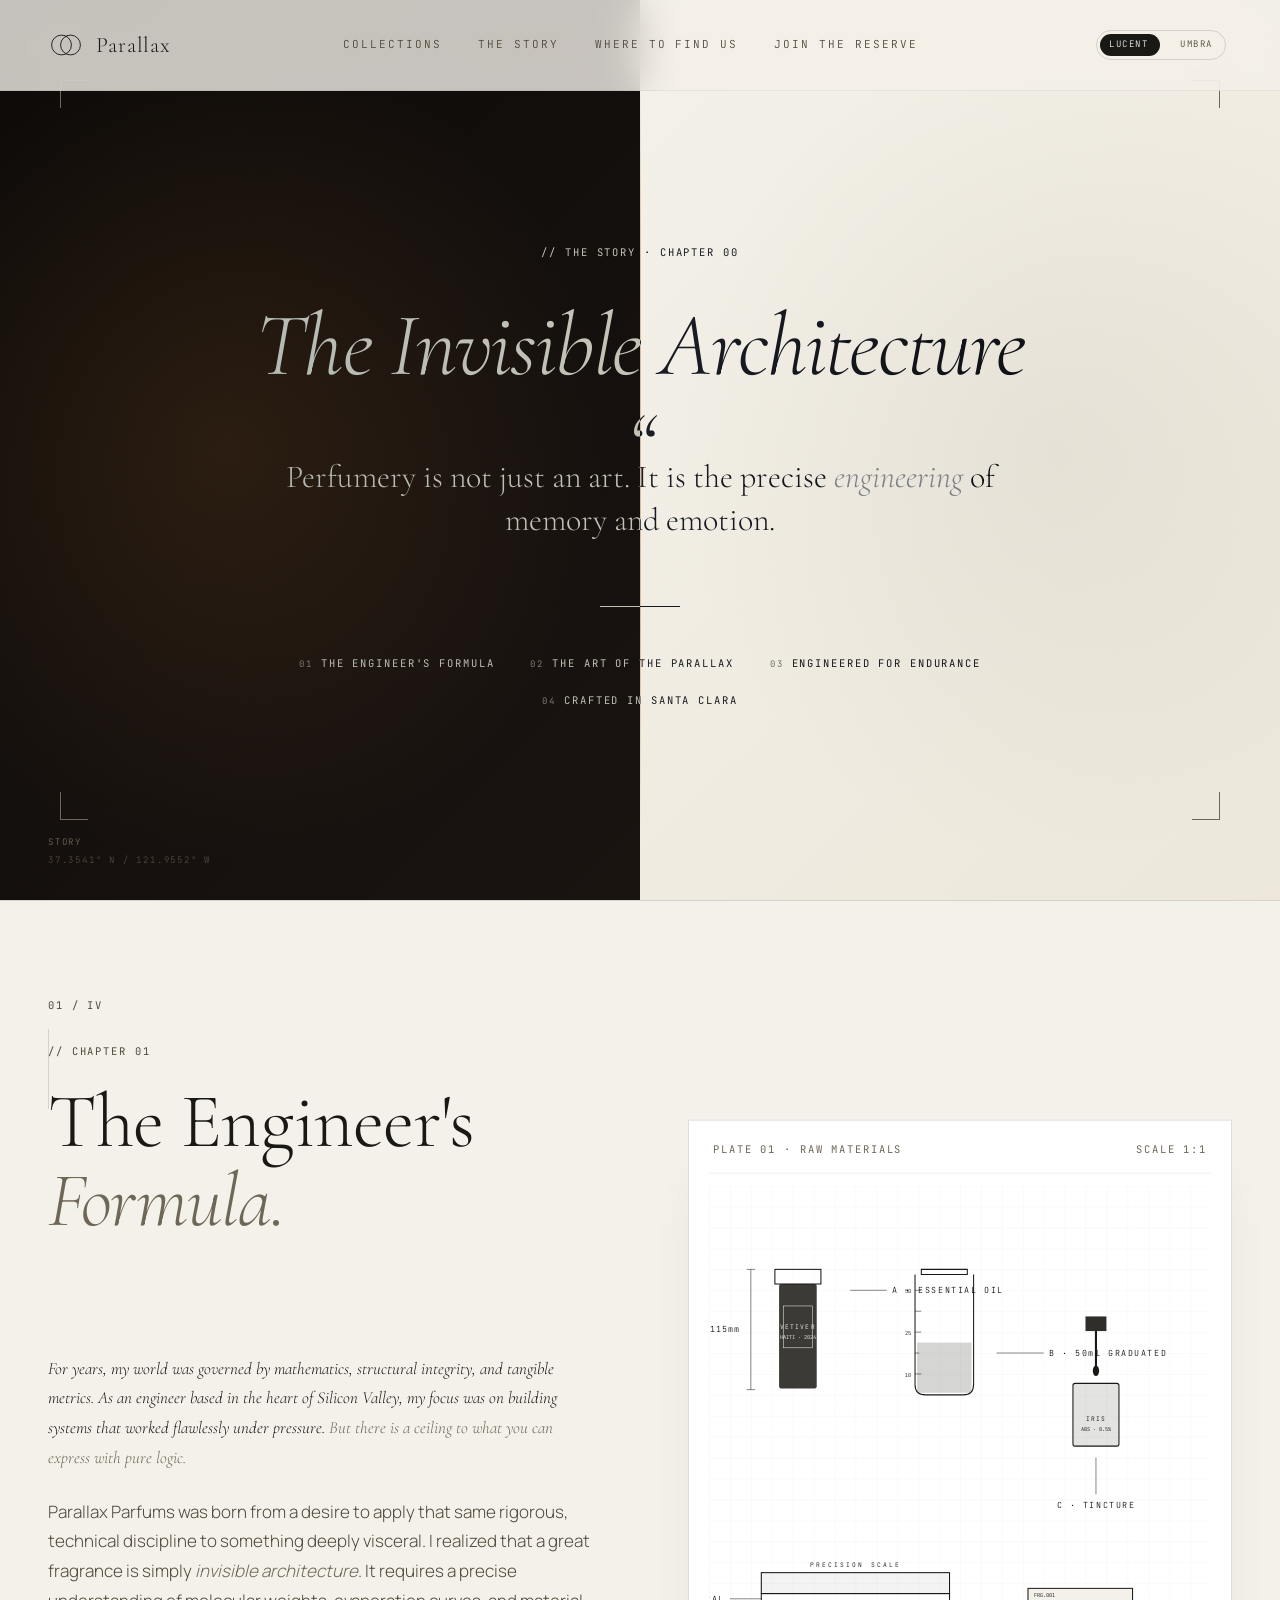
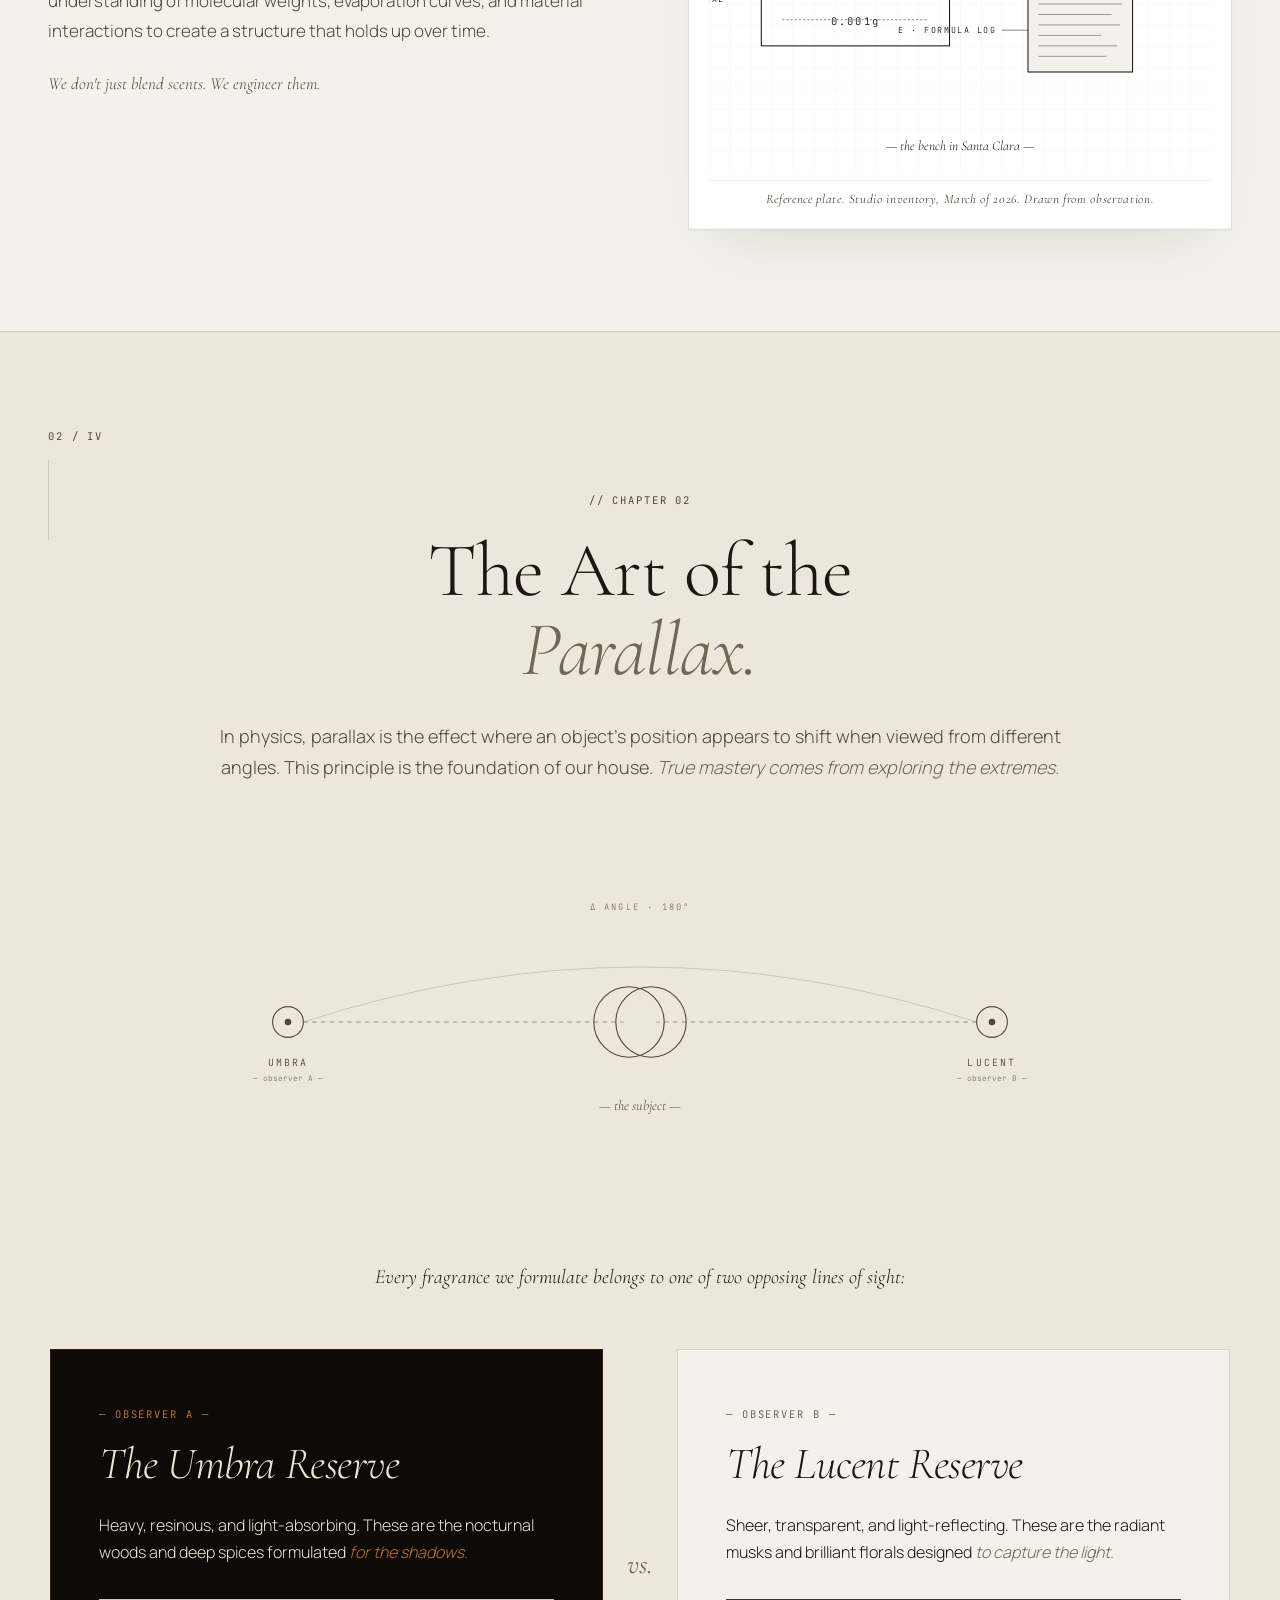
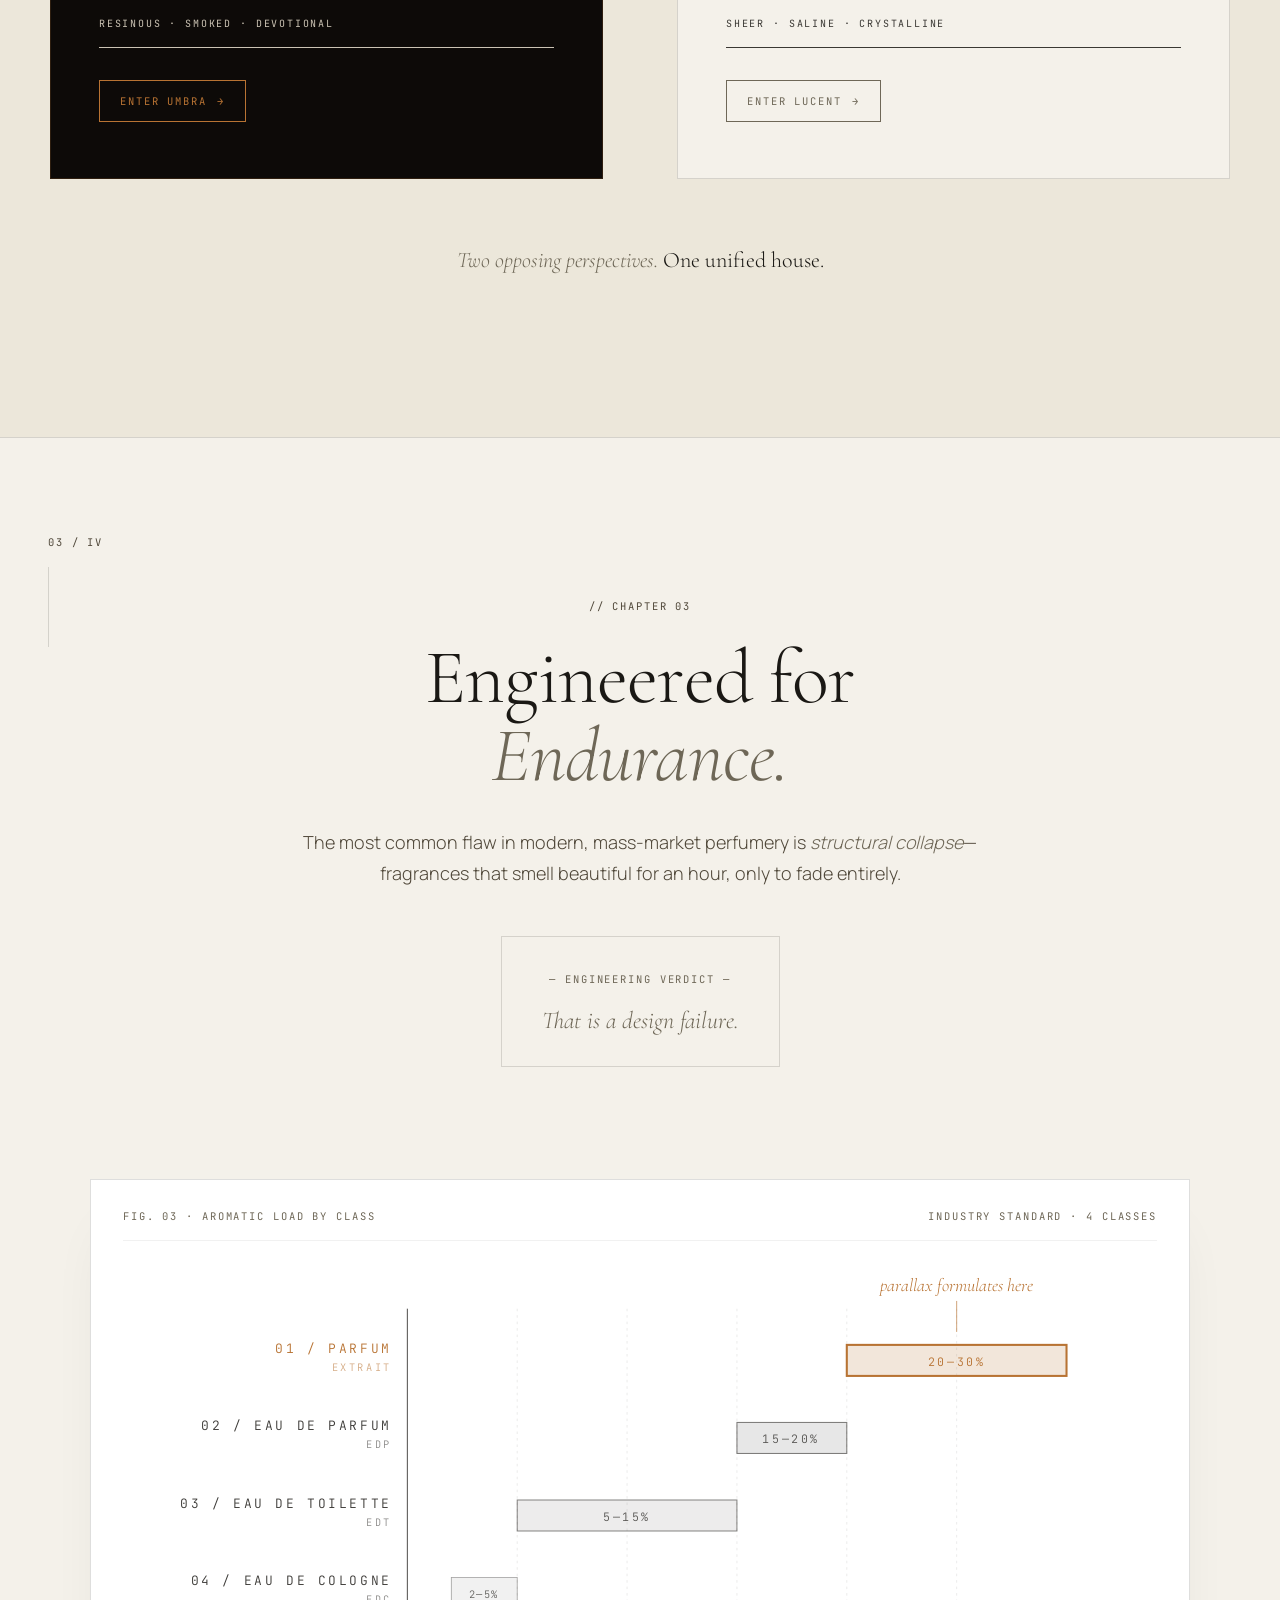
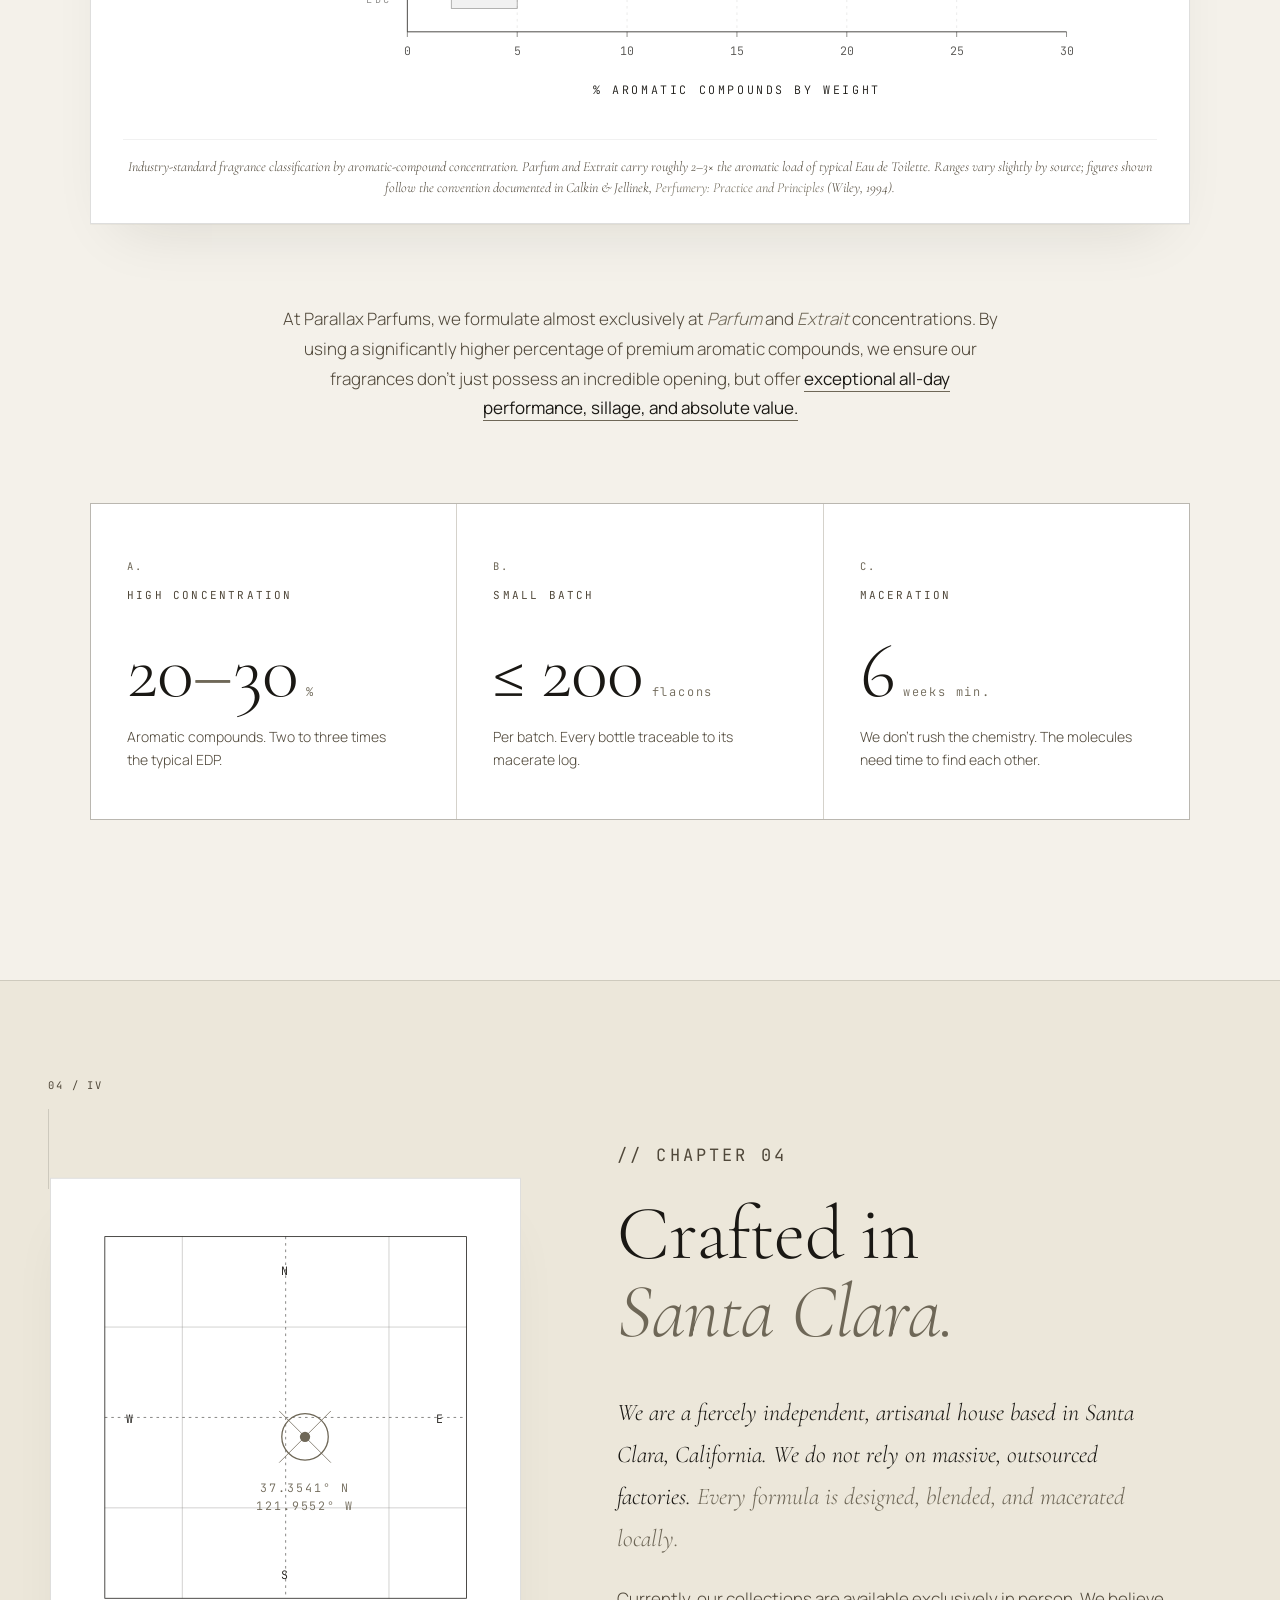
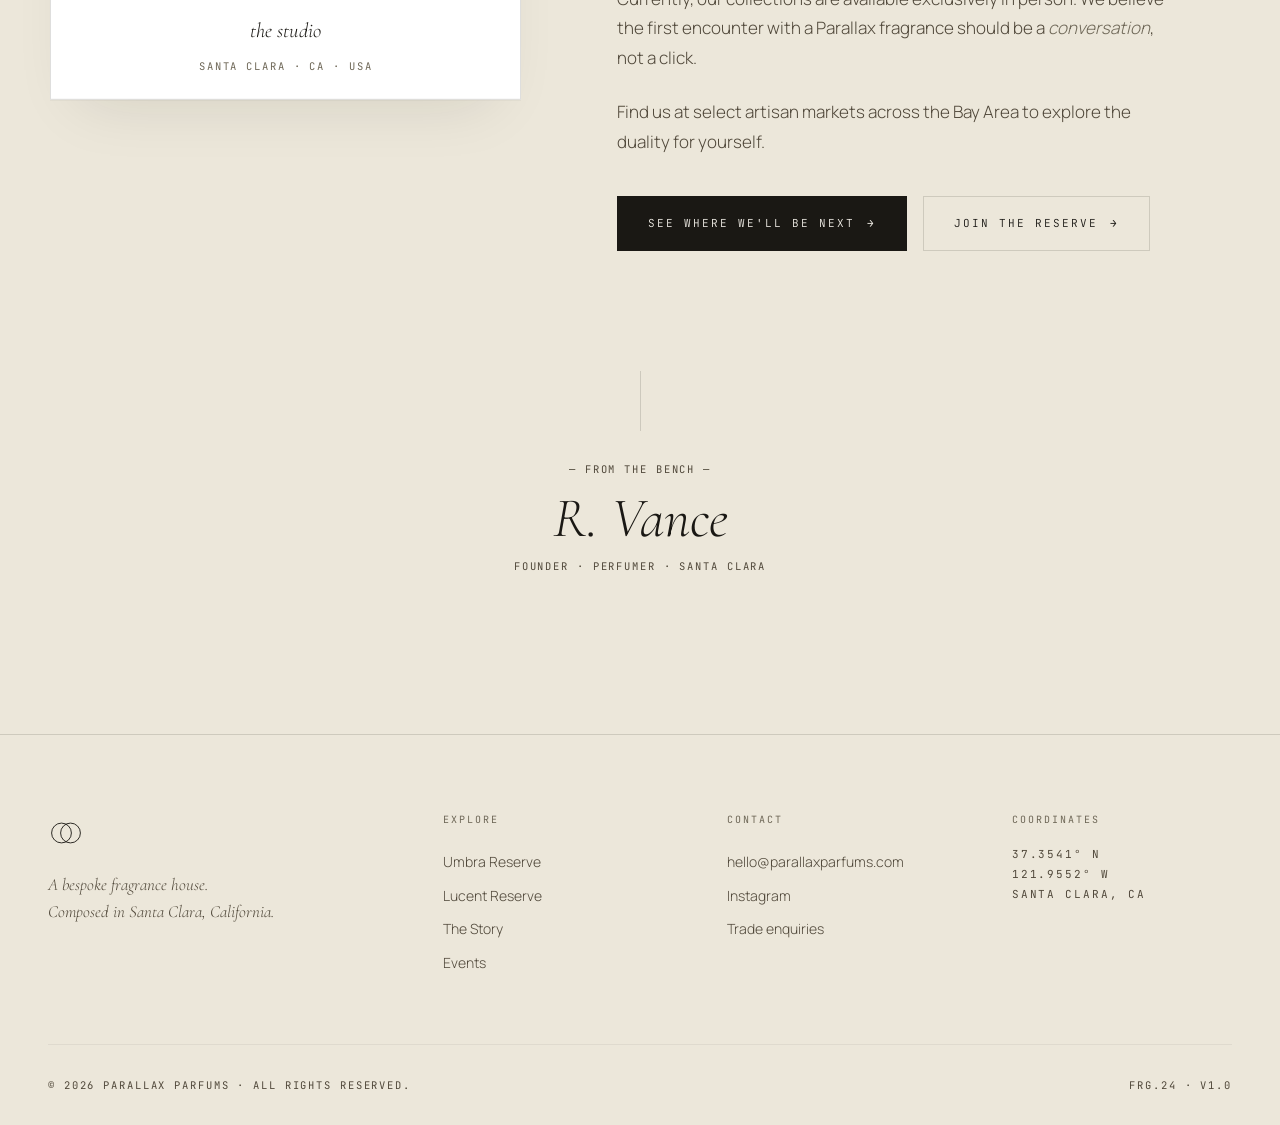
==== commit 8eb44340: "Replace FIG. 03 evaporation curve with concentration-ratio diagram The original 24h evaporation curv" ====
--- a/story.html
+++ b/story.html
@@ -371,95 +371,96 @@
     </p>
   </div>
 
-  <!-- Evaporation curve diagram -->
+  <!-- Concentration-ratio diagram -->
   <figure class="curve">
     <div class="curve__head mono">
-      <span>FIG. 03 · EVAPORATION CURVE</span>
-      <span>EDP vs. PARFUM · 24h</span>
+      <span>FIG. 03 · AROMATIC LOAD BY CLASS</span>
+      <span>INDUSTRY STANDARD · 4 CLASSES</span>
     </div>
 
     <div class="curve__chart">
-      <svg viewBox="0 0 800 360" xmlns="http://www.w3.org/2000/svg" aria-label="Comparison of fragrance intensity over 24 hours">
-
-        <!-- frame -->
-        <line x1="60" y1="20"  x2="60"  y2="300" stroke="currentColor" stroke-width="0.6"/>
-        <line x1="60" y1="300" x2="760" y2="300" stroke="currentColor" stroke-width="0.6"/>
-
-        <!-- y axis ticks/labels: intensity -->
+      <svg viewBox="0 0 800 360" xmlns="http://www.w3.org/2000/svg" aria-label="Industry-standard fragrance concentration ranges, by class, expressed as percent aromatic compounds by weight">
+
+        <!-- frame: left axis, bottom axis -->
+        <line x1="220" y1="40"  x2="220" y2="290" stroke="currentColor" stroke-width="0.6"/>
+        <line x1="220" y1="290" x2="730" y2="290" stroke="currentColor" stroke-width="0.6"/>
+
+        <!-- x-axis ticks at 0, 5, 10, 15, 20, 25, 30 -->
         <g font-family="JetBrains Mono" font-size="9" fill="currentColor" opacity="0.75">
-          <line x1="56" y1="40"  x2="60" y2="40"  stroke="currentColor" stroke-width="0.5"/>
-          <line x1="56" y1="100" x2="60" y2="100" stroke="currentColor" stroke-width="0.5"/>
-          <line x1="56" y1="160" x2="60" y2="160" stroke="currentColor" stroke-width="0.5"/>
-          <line x1="56" y1="220" x2="60" y2="220" stroke="currentColor" stroke-width="0.5"/>
-          <line x1="56" y1="280" x2="60" y2="280" stroke="currentColor" stroke-width="0.5"/>
-          <text x="48" y="43"  text-anchor="end">100</text>
-          <text x="48" y="103" text-anchor="end">75</text>
-          <text x="48" y="163" text-anchor="end">50</text>
-          <text x="48" y="223" text-anchor="end">25</text>
-          <text x="48" y="283" text-anchor="end">0</text>
-        </g>
-        <text x="20" y="160" text-anchor="middle" font-family="JetBrains Mono" font-size="9" letter-spacing="2" fill="currentColor" transform="rotate(-90 20 160)">INTENSITY %</text>
-
-        <!-- x axis ticks/labels: hours -->
-        <g font-family="JetBrains Mono" font-size="9" fill="currentColor" opacity="0.75">
-          <line x1="60"  y1="300" x2="60"  y2="304" stroke="currentColor" stroke-width="0.5"/>
-          <line x1="200" y1="300" x2="200" y2="304" stroke="currentColor" stroke-width="0.5"/>
-          <line x1="340" y1="300" x2="340" y2="304" stroke="currentColor" stroke-width="0.5"/>
-          <line x1="480" y1="300" x2="480" y2="304" stroke="currentColor" stroke-width="0.5"/>
-          <line x1="620" y1="300" x2="620" y2="304" stroke="currentColor" stroke-width="0.5"/>
-          <line x1="760" y1="300" x2="760" y2="304" stroke="currentColor" stroke-width="0.5"/>
-          <text x="60"  y="318" text-anchor="middle">0h</text>
-          <text x="200" y="318" text-anchor="middle">4h</text>
-          <text x="340" y="318" text-anchor="middle">8h</text>
-          <text x="480" y="318" text-anchor="middle">12h</text>
-          <text x="620" y="318" text-anchor="middle">18h</text>
-          <text x="760" y="318" text-anchor="middle">24h</text>
-        </g>
-        <text x="410" y="345" text-anchor="middle" font-family="JetBrains Mono" font-size="9" letter-spacing="2" fill="currentColor">TIME ELAPSED</text>
-
-        <!-- subtle horizontal gridlines -->
-        <g stroke="currentColor" stroke-width="0.3" stroke-dasharray="2,3" opacity="0.25">
-          <line x1="60" y1="40"  x2="760" y2="40"/>
-          <line x1="60" y1="100" x2="760" y2="100"/>
-          <line x1="60" y1="160" x2="760" y2="160"/>
-          <line x1="60" y1="220" x2="760" y2="220"/>
-        </g>
-
-        <!-- EDP curve (typical mass-market): sharp peak, fast collapse -->
-        <path
-          d="M 60 80 C 100 35, 130 30, 180 50 C 240 75, 290 160, 340 240 C 400 285, 500 295, 760 298"
-          fill="none" stroke="currentColor" stroke-width="1.2" stroke-dasharray="6,4" opacity="0.55"/>
-
-        <!-- Parfum curve (Parallax): gentle rise, durable plateau, soft decline -->
-        <path
-          d="M 60 130 C 100 90, 160 70, 240 70 C 360 70, 480 80, 580 110 C 660 135, 720 175, 760 220"
-          fill="none" stroke="var(--accent)" stroke-width="2.4"/>
-
-        <!-- labels on the curves -->
-        <g font-family="JetBrains Mono" font-size="10" letter-spacing="2">
-          <text x="395" y="270" fill="currentColor" opacity="0.7">EDP · 12% AROMATIC</text>
-          <line x1="335" y1="262" x2="385" y2="262" stroke="currentColor" stroke-width="0.4"/>
-          <text x="540" y="98" fill="var(--accent)">PARFUM · 24% AROMATIC</text>
-          <line x1="485" y1="92" x2="535" y2="92" stroke="var(--accent)" stroke-width="0.4"/>
-        </g>
-
-        <!-- annotation: "structural collapse" -->
-        <g class="curve__anno">
-          <line x1="370" y1="240" x2="370" y2="180" stroke="currentColor" stroke-width="0.4" opacity="0.6"/>
-          <text x="370" y="172" text-anchor="middle" font-family="Cormorant Garamond" font-style="italic" font-size="14" fill="currentColor">structural collapse</text>
-        </g>
-
-        <!-- annotation: "durable plateau" pointing to Parfum curve -->
+          <line x1="220" y1="290" x2="220" y2="294" stroke="currentColor" stroke-width="0.5"/>
+          <line x1="305" y1="290" x2="305" y2="294" stroke="currentColor" stroke-width="0.5"/>
+          <line x1="390" y1="290" x2="390" y2="294" stroke="currentColor" stroke-width="0.5"/>
+          <line x1="475" y1="290" x2="475" y2="294" stroke="currentColor" stroke-width="0.5"/>
+          <line x1="560" y1="290" x2="560" y2="294" stroke="currentColor" stroke-width="0.5"/>
+          <line x1="645" y1="290" x2="645" y2="294" stroke="currentColor" stroke-width="0.5"/>
+          <line x1="730" y1="290" x2="730" y2="294" stroke="currentColor" stroke-width="0.5"/>
+          <text x="220" y="308" text-anchor="middle">0</text>
+          <text x="305" y="308" text-anchor="middle">5</text>
+          <text x="390" y="308" text-anchor="middle">10</text>
+          <text x="475" y="308" text-anchor="middle">15</text>
+          <text x="560" y="308" text-anchor="middle">20</text>
+          <text x="645" y="308" text-anchor="middle">25</text>
+          <text x="730" y="308" text-anchor="middle">30</text>
+        </g>
+        <text x="475" y="338" text-anchor="middle" font-family="JetBrains Mono" font-size="9" letter-spacing="2" fill="currentColor">% AROMATIC COMPOUNDS BY WEIGHT</text>
+
+        <!-- vertical gridlines -->
+        <g stroke="currentColor" stroke-width="0.3" stroke-dasharray="2,3" opacity="0.22">
+          <line x1="305" y1="40" x2="305" y2="290"/>
+          <line x1="390" y1="40" x2="390" y2="290"/>
+          <line x1="475" y1="40" x2="475" y2="290"/>
+          <line x1="560" y1="40" x2="560" y2="290"/>
+          <line x1="645" y1="40" x2="645" y2="290"/>
+        </g>
+
+        <!-- Row labels -->
+        <g font-family="JetBrains Mono" font-size="10" letter-spacing="2" fill="currentColor">
+          <text x="208" y="74"  text-anchor="end" fill="#b87333">01 / PARFUM</text>
+          <text x="208" y="88"  text-anchor="end" fill="#b87333" opacity="0.6" font-size="8">EXTRAIT</text>
+
+          <text x="208" y="134" text-anchor="end" opacity="0.85">02 / EAU DE PARFUM</text>
+          <text x="208" y="148" text-anchor="end" opacity="0.5" font-size="8">EDP</text>
+
+          <text x="208" y="194" text-anchor="end" opacity="0.85">03 / EAU DE TOILETTE</text>
+          <text x="208" y="208" text-anchor="end" opacity="0.5" font-size="8">EDT</text>
+
+          <text x="208" y="254" text-anchor="end" opacity="0.85">04 / EAU DE COLOGNE</text>
+          <text x="208" y="268" text-anchor="end" opacity="0.5" font-size="8">EDC</text>
+        </g>
+
+        <!-- Parfum row: highlighted (20-30%) -->
+        <rect x="560" y="68" width="170" height="24" fill="#b87333" opacity="0.18"/>
+        <rect x="560" y="68" width="170" height="24" fill="none" stroke="#b87333" stroke-width="1.6"/>
+        <text x="645" y="84" text-anchor="middle" font-family="JetBrains Mono" font-size="9" letter-spacing="2" fill="#b87333">20—30%</text>
+
+        <!-- EDP row (15-20%) -->
+        <rect x="475" y="128" width="85" height="24" fill="currentColor" opacity="0.10"/>
+        <rect x="475" y="128" width="85" height="24" fill="none" stroke="currentColor" stroke-width="0.8" opacity="0.55"/>
+        <text x="517" y="144" text-anchor="middle" font-family="JetBrains Mono" font-size="9" letter-spacing="2" fill="currentColor" opacity="0.7">15—20%</text>
+
+        <!-- EDT row (5-15%) -->
+        <rect x="305" y="188" width="170" height="24" fill="currentColor" opacity="0.08"/>
+        <rect x="305" y="188" width="170" height="24" fill="none" stroke="currentColor" stroke-width="0.8" opacity="0.5"/>
+        <text x="390" y="204" text-anchor="middle" font-family="JetBrains Mono" font-size="9" letter-spacing="2" fill="currentColor" opacity="0.7">5—15%</text>
+
+        <!-- EDC row (2-5%) -->
+        <rect x="254" y="248" width="51" height="24" fill="currentColor" opacity="0.06"/>
+        <rect x="254" y="248" width="51" height="24" fill="none" stroke="currentColor" stroke-width="0.6" opacity="0.4"/>
+        <text x="279" y="264" text-anchor="middle" font-family="JetBrains Mono" font-size="8" letter-spacing="1" fill="currentColor" opacity="0.65">2—5%</text>
+
+        <!-- Annotation: parallax formulates here -->
         <g>
-          <line x1="280" y1="74" x2="280" y2="18" stroke="var(--accent)" stroke-width="0.4"/>
-          <text x="280" y="14" text-anchor="middle" font-family="Cormorant Garamond" font-style="italic" font-size="14" fill="var(--accent)">durable plateau</text>
+          <line x1="645" y1="58" x2="645" y2="34" stroke="#b87333" stroke-width="0.5"/>
+          <text x="645" y="26" text-anchor="middle" font-family="Cormorant Garamond" font-style="italic" font-size="14" fill="#b87333">parallax formulates here</text>
         </g>
       </svg>
     </div>
 
     <figcaption class="curve__caption">
-      Comparative trial, Parallax studio, March of 2026. Y-axis: perceived intensity (0&ndash;100).
-      X-axis: time elapsed on skin (0&ndash;24h). Source: blind sniff panel, n=12.
+      Industry-standard fragrance classification by aromatic-compound concentration.
+      Parfum and Extrait carry roughly 2&ndash;3&times; the aromatic load of typical Eau de Toilette.
+      Ranges vary slightly by source; figures shown follow the convention documented in
+      Calkin &amp; Jellinek, <em>Perfumery: Practice and Principles</em> (Wiley, 1994).
     </figcaption>
   </figure>
 
--- a/styles.css
+++ b/styles.css
@@ -148,7 +148,7 @@
   z-index: 1;
   transition: color 400ms;
 }
-.nav__shift-label--lucent { color: var(--ink); }
+.nav__shift-label--lucent { color: var(--bg); }
 .nav__shift-label--umbra { color: var(--ink-soft); }
 [data-mode="umbra"] .nav__shift-label--lucent { color: var(--ink-soft); }
 [data-mode="umbra"] .nav__shift-label--umbra { color: var(--ink); }
@@ -196,41 +196,100 @@
   overflow: hidden;
 }
 
-/* Two-half background — visible in lucent as a subtle hint,
-   dramatic in umbra */
+/* Cursor-driven split — --split is updated in script.js as the pointer moves.
+   The two halves are fixed dark/light regardless of global mode, so the
+   duality reads instantly on first arrival. */
+.hero {
+  --split: 50%;
+}
 .hero__bg {
   position: absolute; inset: 0;
-  display: grid; grid-template-columns: 1fr 1fr;
   z-index: 0;
+  overflow: hidden;
+}
+.hero__bg-umbra,
+.hero__bg-lucent {
+  position: absolute; inset: 0;
+  will-change: clip-path;
 }
 .hero__bg-umbra {
   background:
-    radial-gradient(ellipse at 30% 50%, rgba(184,115,51,0.06), transparent 60%),
-    linear-gradient(180deg, var(--bg) 0%, var(--bg-soft) 100%);
-  transition: background 700ms;
+    radial-gradient(ellipse at 30% 50%, rgba(184,115,51,0.22), transparent 62%),
+    linear-gradient(180deg, #0d0a08 0%, #15110d 100%);
+  clip-path: polygon(0 0, var(--split) 0, var(--split) 100%, 0 100%);
 }
 .hero__bg-lucent {
   background:
-    radial-gradient(ellipse at 70% 50%, rgba(110,103,87,0.05), transparent 60%),
-    linear-gradient(180deg, var(--bg) 0%, var(--bg) 100%);
-  transition: background 700ms;
-}
-[data-mode="umbra"] .hero__bg-umbra {
-  background:
-    radial-gradient(ellipse at 30% 50%, rgba(184,115,51,0.18), transparent 60%),
-    linear-gradient(180deg, #0d0a08 0%, #15110d 100%);
-}
-[data-mode="umbra"] .hero__bg-lucent {
-  background:
-    radial-gradient(ellipse at 70% 50%, rgba(237,228,210,0.04), transparent 60%),
-    linear-gradient(180deg, #1a1411 0%, #15110d 100%);
+    radial-gradient(ellipse at 70% 50%, rgba(110,103,87,0.10), transparent 60%),
+    linear-gradient(180deg, #f4f1ea 0%, #ece7da 100%);
+  clip-path: polygon(var(--split) 0, 100% 0, 100% 100%, var(--split) 100%);
 }
 
 .hero__divider {
   position: absolute;
-  left: 50%; top: 10%; bottom: 10%;
+  left: var(--split);
+  top: 6%; bottom: 6%;
   width: 1px;
-  background: linear-gradient(180deg, transparent, var(--line) 20%, var(--line) 80%, transparent);
+  background: linear-gradient(180deg,
+    transparent,
+    rgba(184,115,51,0.55) 18%,
+    rgba(184,115,51,0.7) 50%,
+    rgba(110,103,87,0.55) 82%,
+    transparent);
+  transform: translateX(-0.5px);
+  pointer-events: none;
+  z-index: 1;
+  will-change: left;
+}
+.hero__divider-tick {
+  position: absolute;
+  left: 50%;
+  width: 9px; height: 9px;
+  margin-left: -4.5px;
+  border: 1px solid rgba(184,115,51,0.7);
+  background: transparent;
+  transform: rotate(45deg);
+}
+.hero__divider-tick--top { top: -5px; }
+.hero__divider-tick--bot { bottom: -5px; }
+
+.hero__hint {
+  position: absolute;
+  left: var(--split);
+  top: 10%;
+  transform: translateX(-50%);
+  z-index: 2;
+  display: inline-flex; align-items: center; gap: 14px;
+  color: #ffffff;
+  mix-blend-mode: difference;
+  white-space: nowrap;
+  pointer-events: none;
+  font-size: 9.5px;
+  letter-spacing: 0.32em;
+  opacity: 0;
+  animation: fadeUp 900ms 1700ms forwards;
+  will-change: left, opacity;
+}
+.hero__hint-text { opacity: 0.85; }
+.hero__hint-arrow {
+  display: inline-block;
+  animation: hintNudge 2.4s ease-in-out infinite;
+}
+.hero__hint-arrow--l { animation-delay: 0s; }
+.hero__hint-arrow--r { animation-delay: 1.2s; }
+@keyframes hintNudge {
+  0%, 100% { transform: translateX(0); opacity: 0.5; }
+  50%      { transform: translateX(-6px); opacity: 1; }
+}
+.hero__hint-arrow--r { animation-name: hintNudgeR; }
+@keyframes hintNudgeR {
+  0%, 100% { transform: translateX(0); opacity: 0.5; }
+  50%      { transform: translateX(6px); opacity: 1; }
+}
+.hero[data-shifted="1"] .hero__hint {
+  opacity: 0;
+  animation: none;
+  transition: opacity 700ms ease;
 }
 
 /* Engineering grid */
@@ -239,18 +298,27 @@
   display: grid; grid-template-columns: repeat(12, 1fr);
   pointer-events: none; z-index: 1;
 }
-.hero__grid span { border-right: 1px solid var(--line-soft); }
+.hero__grid span { border-right: 1px solid rgba(127,127,127,0.12); }
 .hero__grid span:last-child { border-right: 0; }
 
 .hero__inner {
-  position: relative; z-index: 2;
+  position: relative; z-index: 3;
   max-width: 1120px; margin: 0 auto;
   width: 100%;
+  color: #ffffff;
+  mix-blend-mode: difference;
+  pointer-events: none;
+}
+.hero__inner a,
+.hero__inner button,
+.hero__inner input,
+.hero__inner label {
+  pointer-events: auto;
 }
 
 .hero__meta {
   margin-bottom: 72px;
-  color: var(--ink-soft);
+  color: rgba(255,255,255,0.65);
 }
 
 .hero__title {
@@ -258,6 +326,7 @@
   font-weight: 300;
   letter-spacing: -0.025em;
   margin-bottom: 48px;
+  color: #ffffff;
 }
 .hero__title-line {
   display: block;
@@ -267,7 +336,7 @@
 .hero__title-line:nth-child(1) { animation-delay: 200ms; }
 .hero__title-line:nth-child(2) { animation-delay: 380ms; padding-left: 8vw; }
 .hero__title-line:nth-child(3) { animation-delay: 560ms; padding-left: 4vw; }
-.hero__title-line--italic { font-style: italic; color: var(--accent); }
+.hero__title-line--italic { font-style: italic; color: #ffffff; }
 
 @keyframes titleIn {
   from { opacity: 0; transform: translateY(40px) skewY(2deg); }
@@ -278,7 +347,7 @@
   max-width: 540px;
   font-size: 18px;
   line-height: 1.6;
-  color: var(--ink-soft);
+  color: rgba(255,255,255,0.78);
   margin-bottom: 72px;
   opacity: 0;
   animation: fadeUp 900ms 800ms forwards;
@@ -287,7 +356,7 @@
 .hero__paths {
   display: grid; grid-template-columns: 1fr 1fr;
   gap: 0;
-  border-top: 1px solid var(--line);
+  border-top: 1px solid rgba(255,255,255,0.32);
   opacity: 0;
   animation: fadeUp 900ms 1000ms forwards;
 }
@@ -296,27 +365,28 @@
   grid-template-areas: "num arrow" "name arrow";
   grid-template-columns: 1fr auto;
   padding: 28px 0;
-  border-bottom: 1px solid var(--line);
+  border-bottom: 1px solid rgba(255,255,255,0.32);
   position: relative;
   transition: padding 400ms, color 400ms;
 }
-.path--umbra { padding-right: 32px; border-right: 1px solid var(--line); padding-left: 0; }
+.path--umbra { padding-right: 32px; border-right: 1px solid rgba(255,255,255,0.32); padding-left: 0; }
 .path--lucent { padding-left: 32px; }
-.path__num { grid-area: num; color: var(--ink-soft); margin-bottom: 8px; }
+.path__num { grid-area: num; color: rgba(255,255,255,0.6); margin-bottom: 8px; }
 .path__name {
   grid-area: name;
   font-family: 'Cormorant Garamond', serif;
   font-size: 28px; font-style: italic;
   font-weight: 300;
+  color: #ffffff;
 }
 .path__arrow {
   grid-area: arrow;
   align-self: center;
-  font-size: 24px; color: var(--ink-soft);
-  transition: transform 400ms, color 400ms;
-}
-.path:hover .path__arrow { transform: translateY(6px); color: var(--accent); }
-.path:hover .path__name { color: var(--accent); }
+  font-size: 24px; color: rgba(255,255,255,0.6);
+  transition: transform 400ms, color 400ms, opacity 400ms;
+}
+.path:hover .path__arrow { transform: translateY(6px); color: #ffffff; }
+.path:hover .path__name { color: #ffffff; letter-spacing: 0.01em; }
 
 /* Next pop-up pill */
 .next-popup {
@@ -876,4 +946,6 @@
     transition-duration: 0.01ms !important;
   }
   html { scroll-behavior: auto; }
-}
+  .hero { --split: 50%; }
+  .hero__hint { display: none; }
+}
--- a/story.css
+++ b/story.css
@@ -52,6 +52,8 @@
   display: flex; align-items: center; justify-content: center;
   padding: 160px 48px 100px;
   overflow: hidden;
+  /* Isolate so mix-blend-mode children can blend with the split bg below. */
+  isolation: isolate;
 }
 
 .story-hero__bg {
@@ -91,17 +93,18 @@
 .ch--br { bottom: 0; right: 0; border-bottom: 1px solid var(--accent); border-right: 1px solid var(--accent); }
 
 .story-hero__inner {
-  position: relative; z-index: 2;
+  position: relative;
   max-width: 920px;
   text-align: center;
 
-  /* Mix-blend keeps text legible across the split background.
-     Each line of text inverts against the half it's on. */
+  /* No z-index here on purpose: it would create a stacking context that
+     prevents child mix-blend-mode from reaching the split bg below. */
   color: var(--accent);
 }
 
 .story-hero__eyebrow {
-  color: var(--accent);
+  color: #d9d3c4;
+  mix-blend-mode: difference;
   margin-bottom: 40px;
   opacity: 0;
   animation: fadeUp 900ms 200ms forwards;
@@ -128,16 +131,19 @@
   margin: 0 auto 64px;
   opacity: 0;
   animation: fadeUp 1100ms 700ms forwards;
+  /* Blend at the wrapper level: fadeUp ends with transform: translateY(0)
+     which creates a stacking context, so children can't blend through it.
+     Apply mix-blend-mode here instead. */
+  color: #d9d3c4;
+  mix-blend-mode: difference;
 }
 .story-hero__quote p {
   font-family: 'Cormorant Garamond', serif;
   font-size: clamp(22px, 2.5vw, 32px);
   font-weight: 300;
   line-height: 1.35;
-  color: #d9d3c4;
-  mix-blend-mode: difference;
-}
-.story-hero__quote em { color: #b87333; font-style: italic; }
+}
+.story-hero__quote em { font-style: italic; }
 .story-hero__mark {
   position: absolute;
   top: -56px; left: 50%;
@@ -145,13 +151,13 @@
   font-family: 'Cormorant Garamond', serif;
   font-size: 88px;
   font-style: italic;
-  color: var(--accent);
   line-height: 1;
 }
 
 .story-hero__rule {
   width: 80px; height: 1px;
-  background: var(--accent);
+  background: #d9d3c4;
+  mix-blend-mode: difference;
   margin: 0 auto 40px;
   opacity: 0;
   animation: fadeUp 900ms 1000ms forwards;
@@ -162,11 +168,13 @@
   gap: 4px 28px;
   opacity: 0;
   animation: fadeUp 900ms 1200ms forwards;
+  /* See note on .story-hero__quote — blend at wrapper level. */
+  color: #d9d3c4;
+  mix-blend-mode: difference;
 }
 .story-hero__index a {
   display: inline-flex; align-items: baseline; gap: 8px;
   padding: 8px 4px;
-  color: var(--accent);
   transition: color 300ms;
 }
 .story-hero__index a span {
@@ -176,7 +184,6 @@
 }
 .story-hero__index a:hover {
   color: #ede4d2;
-  mix-blend-mode: difference;
 }
 
 /* ============================================================
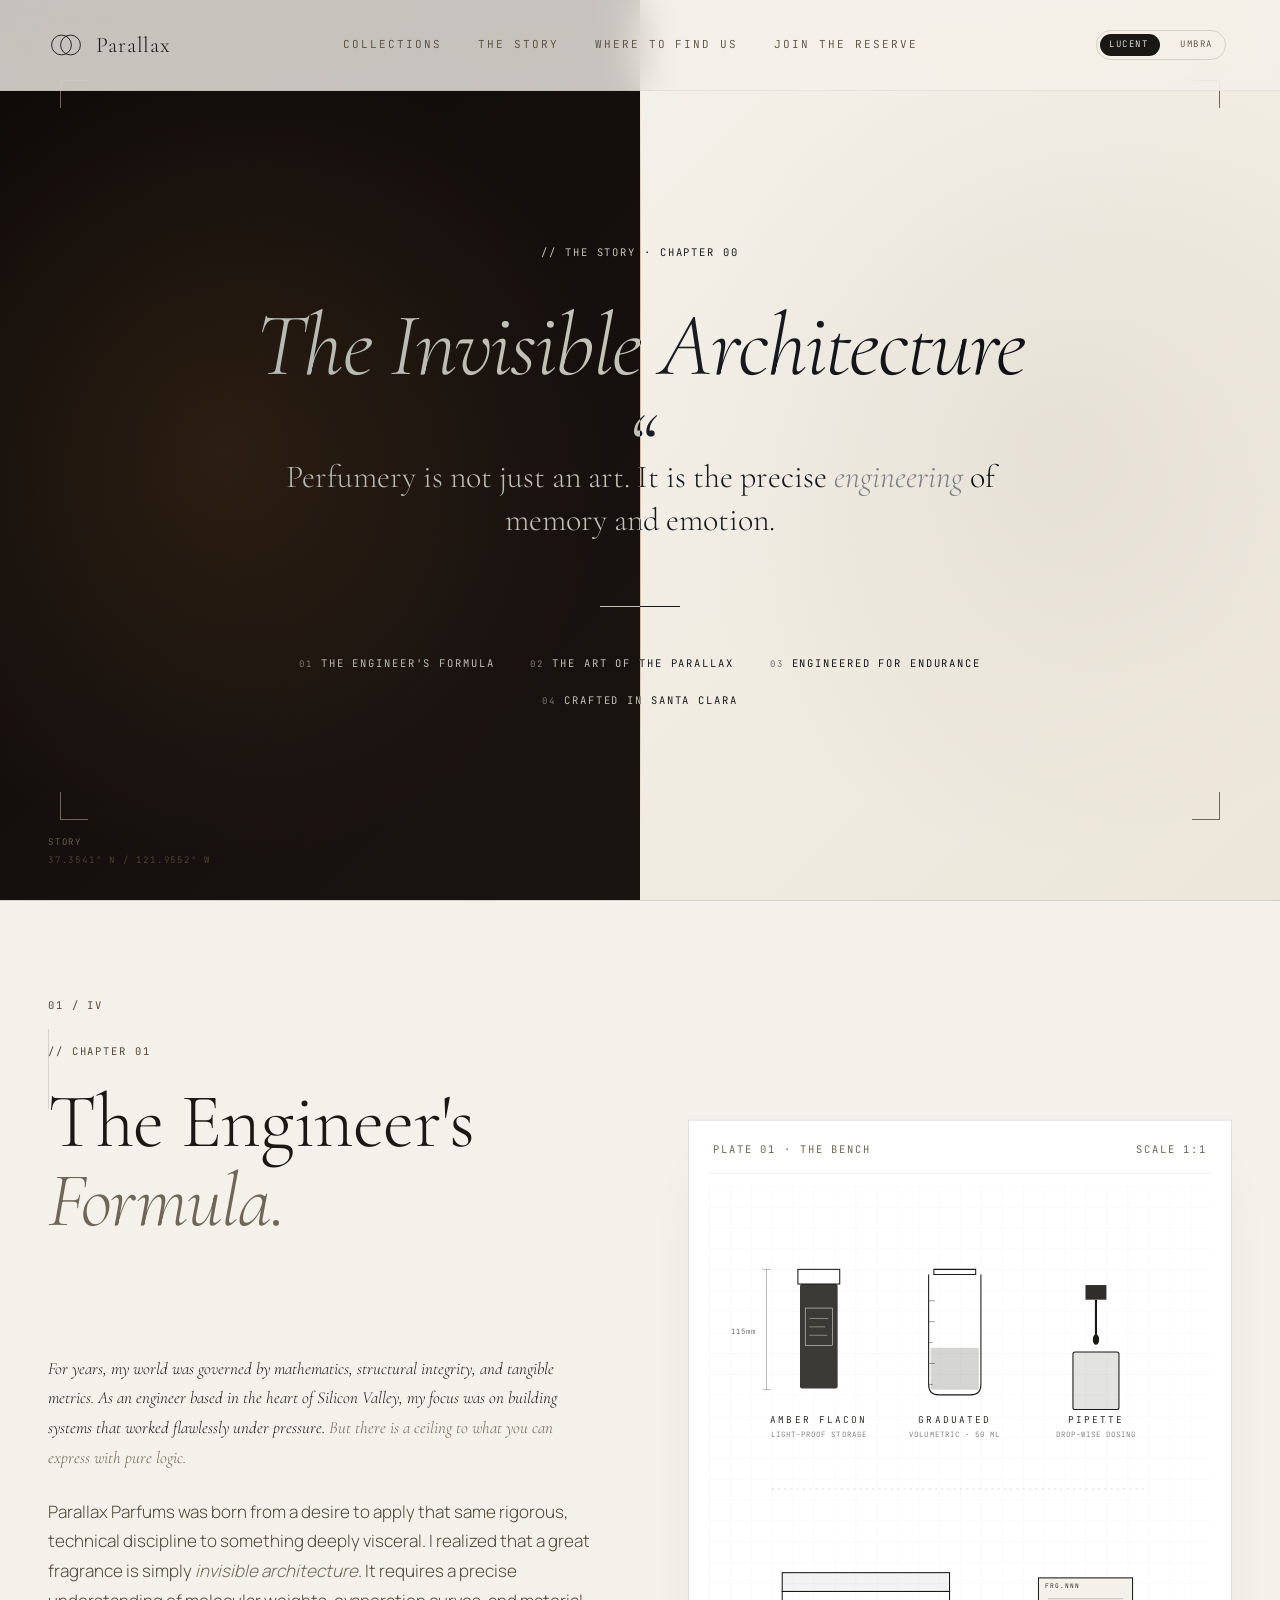
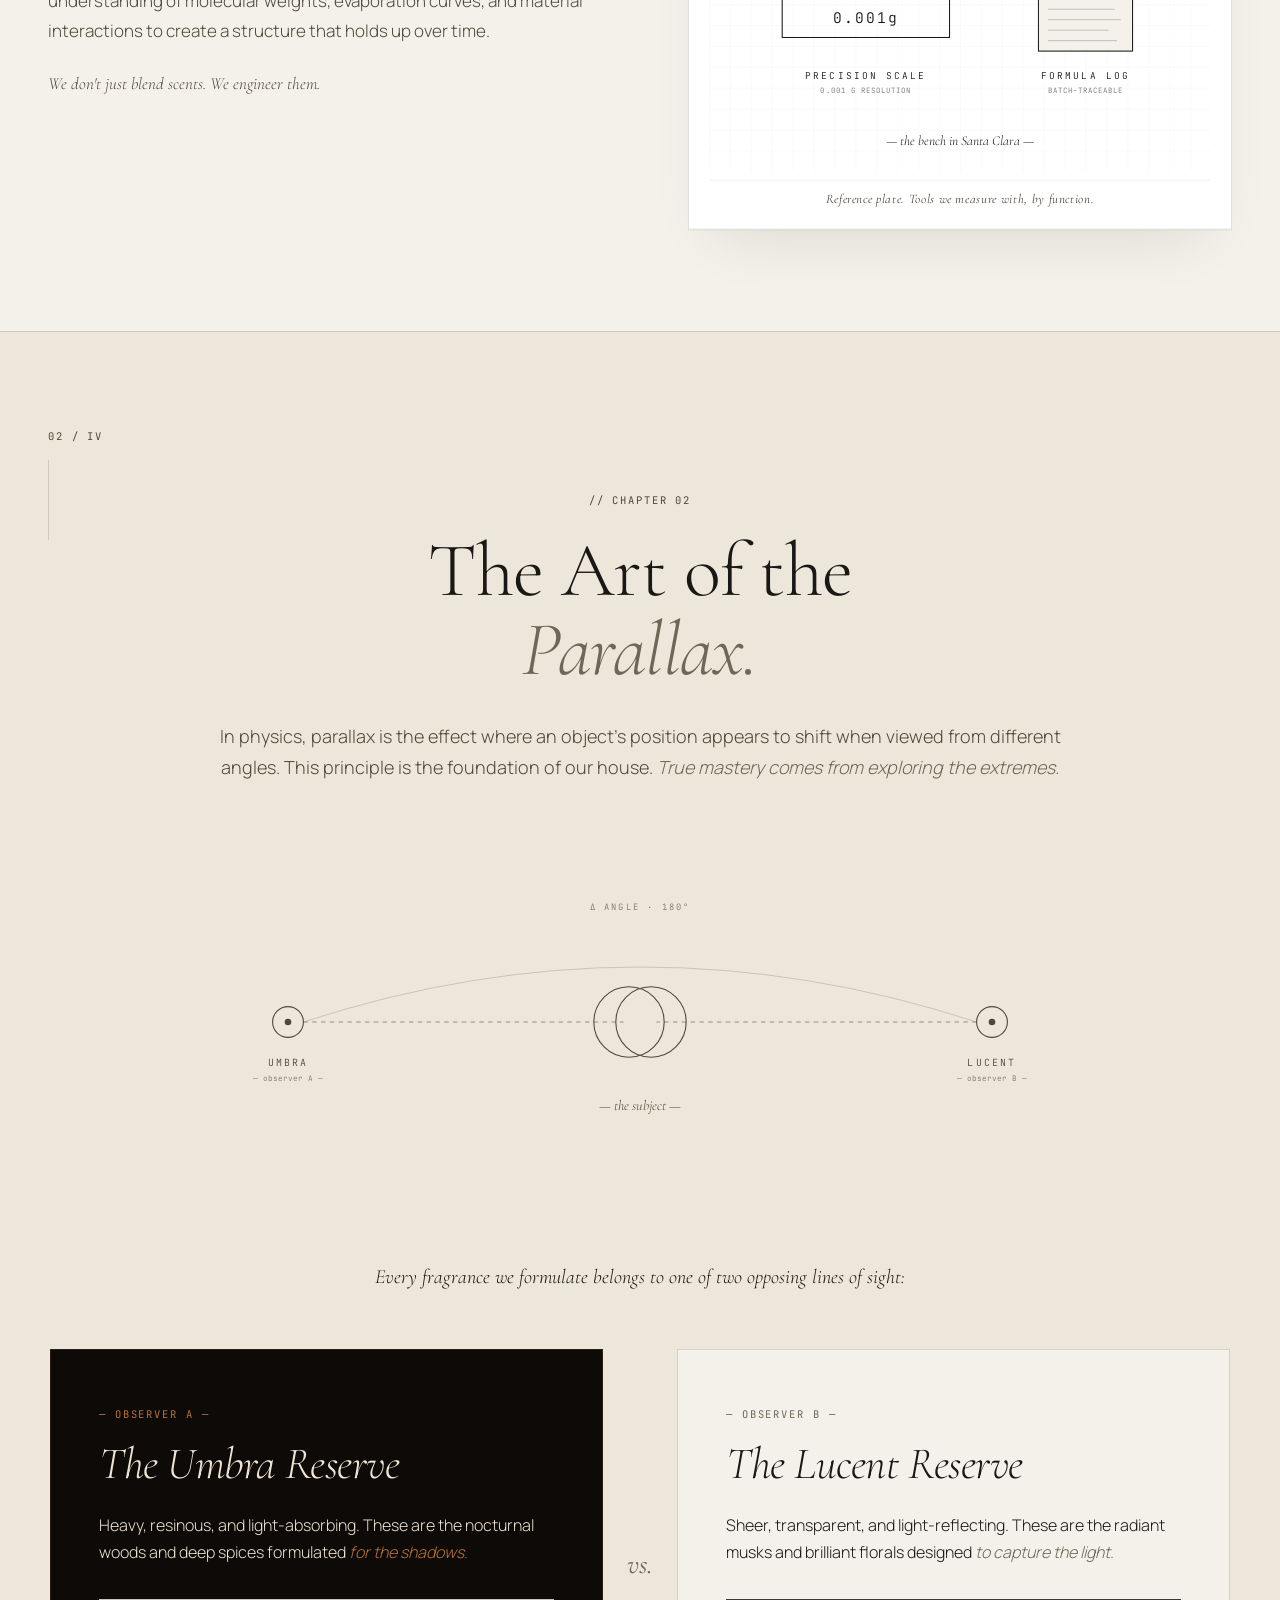
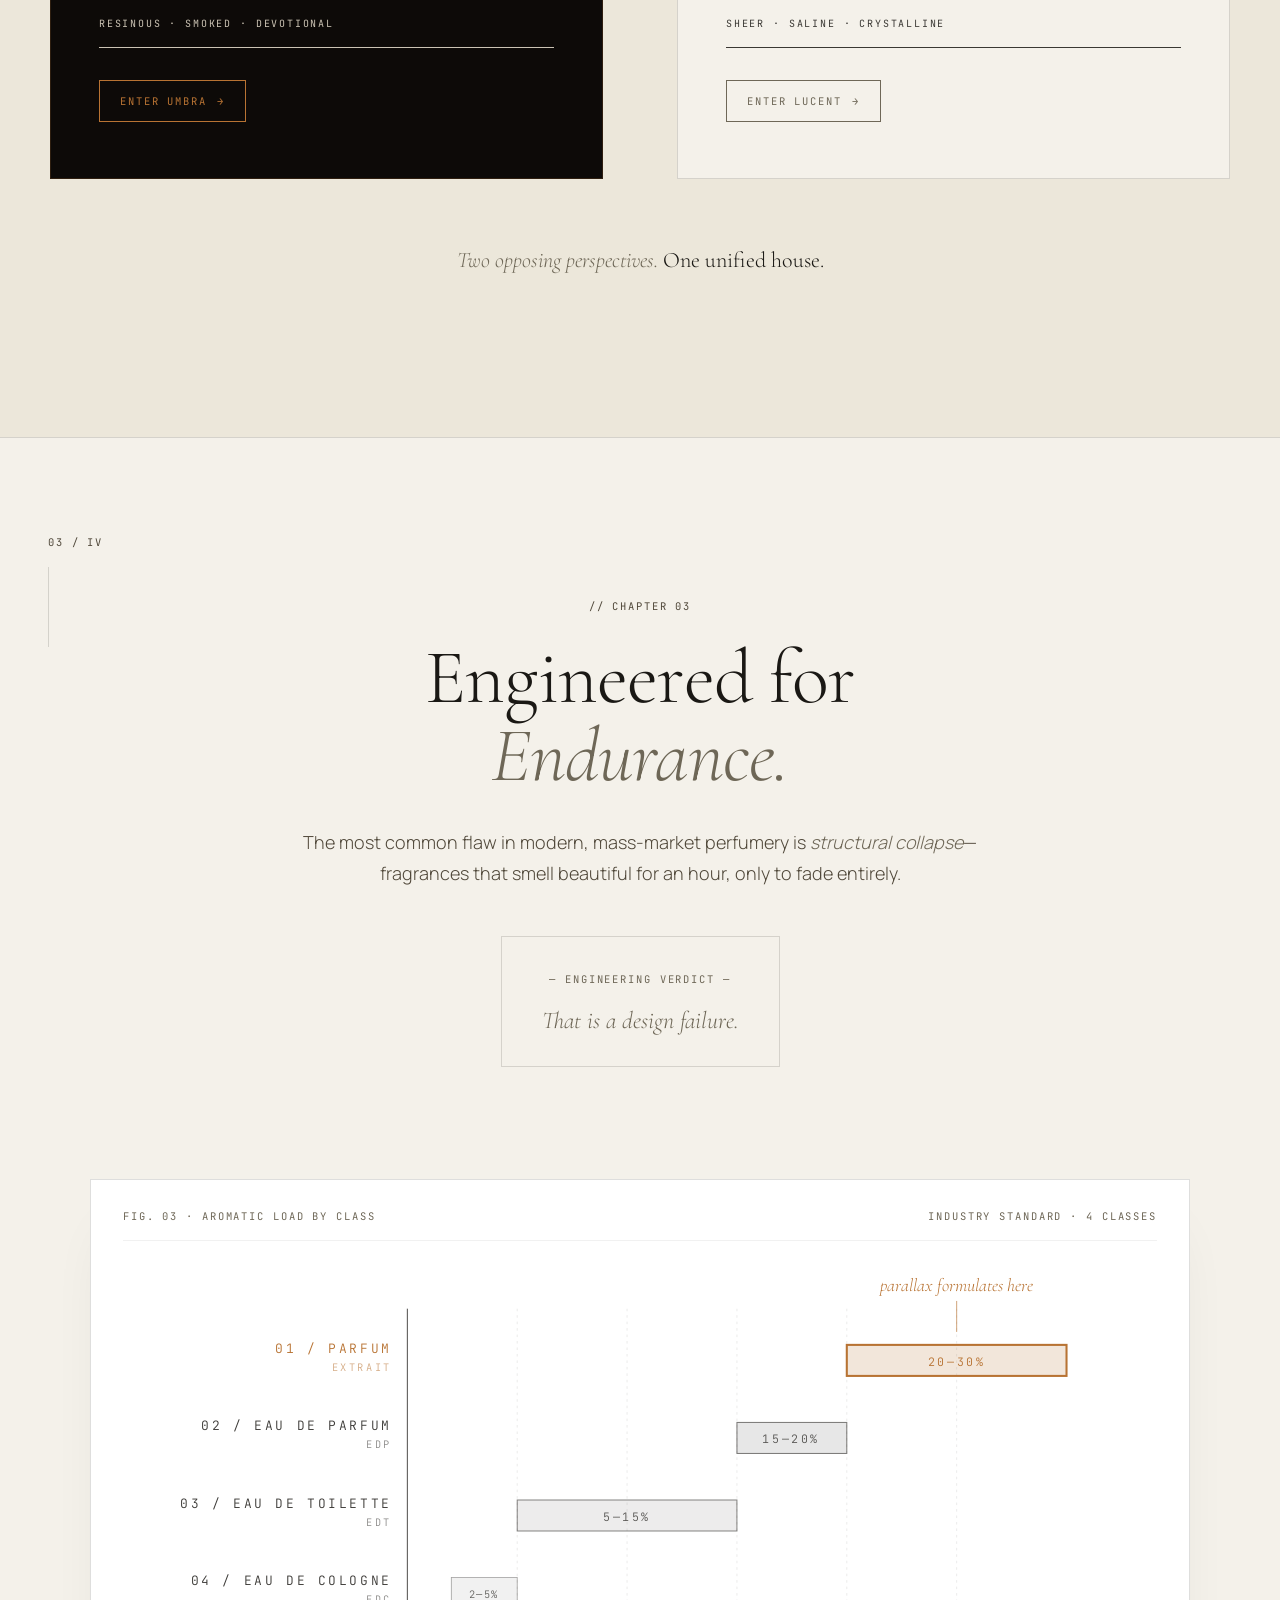
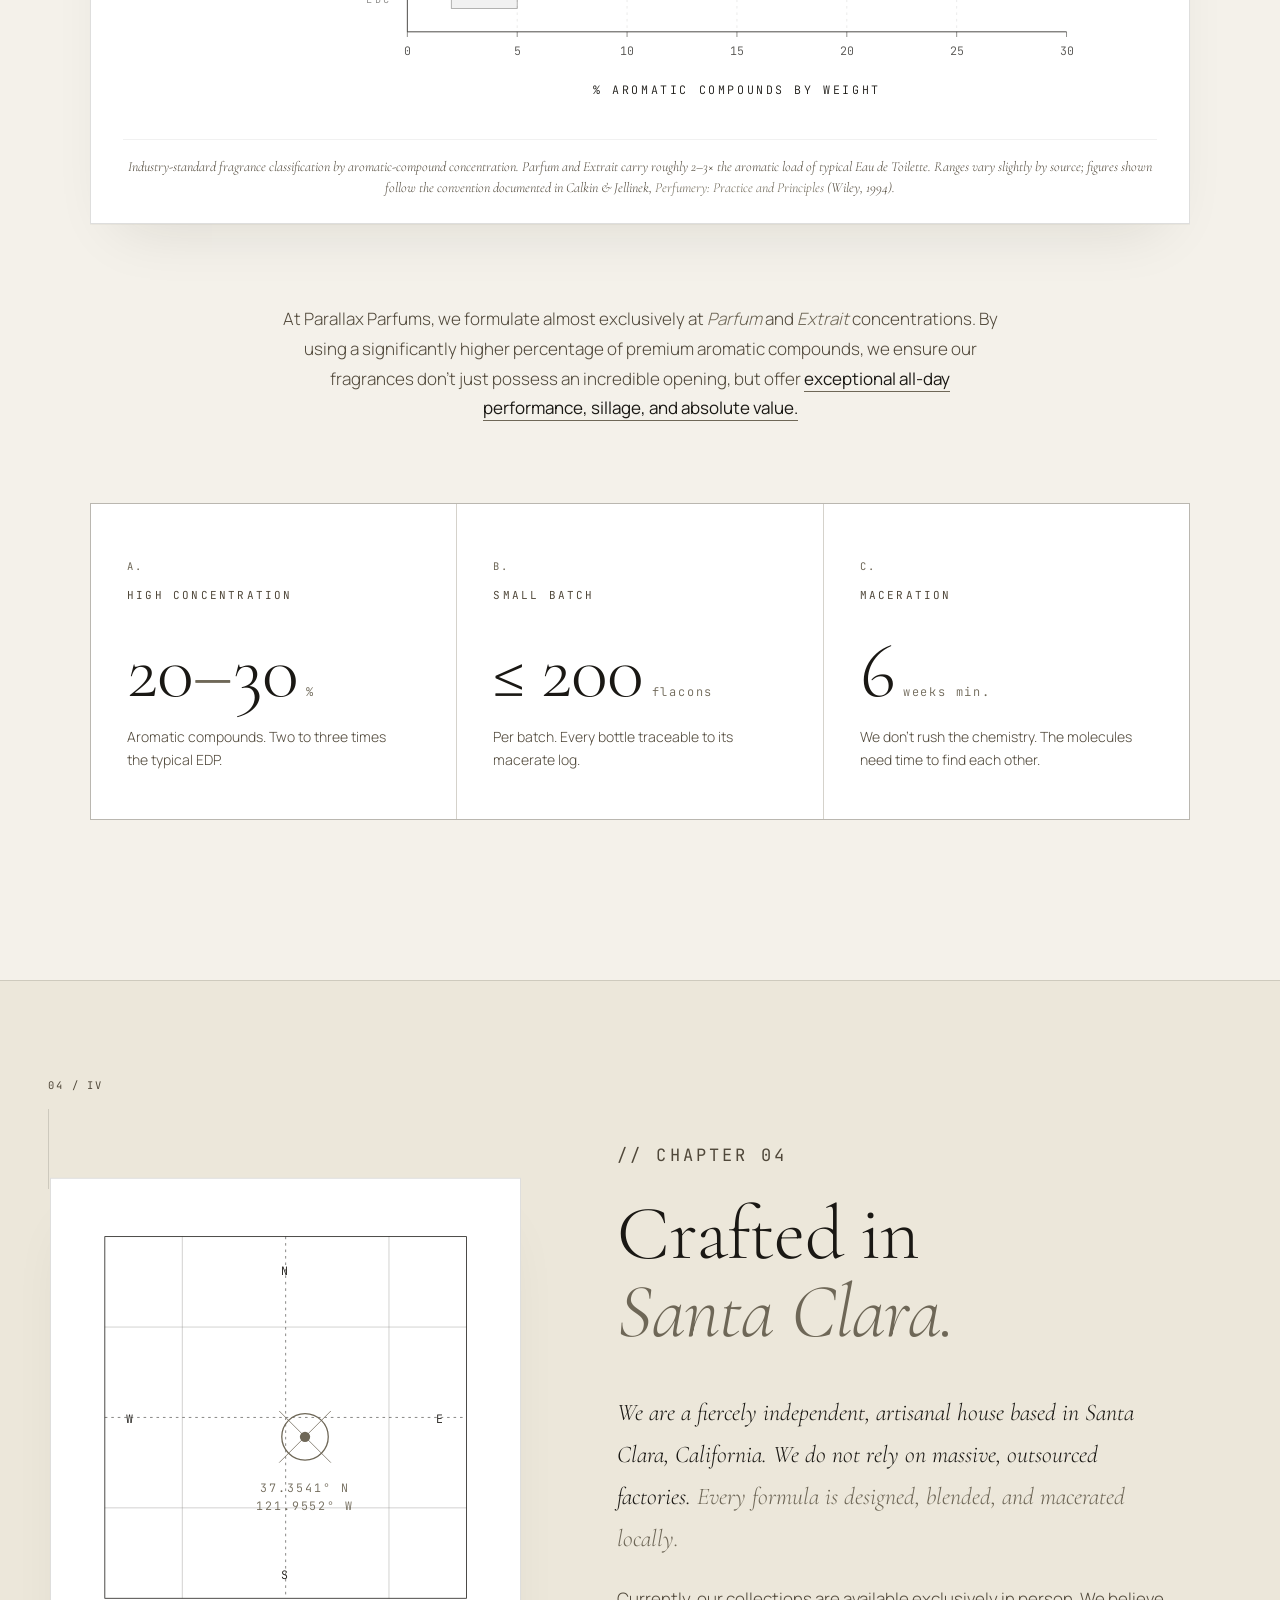
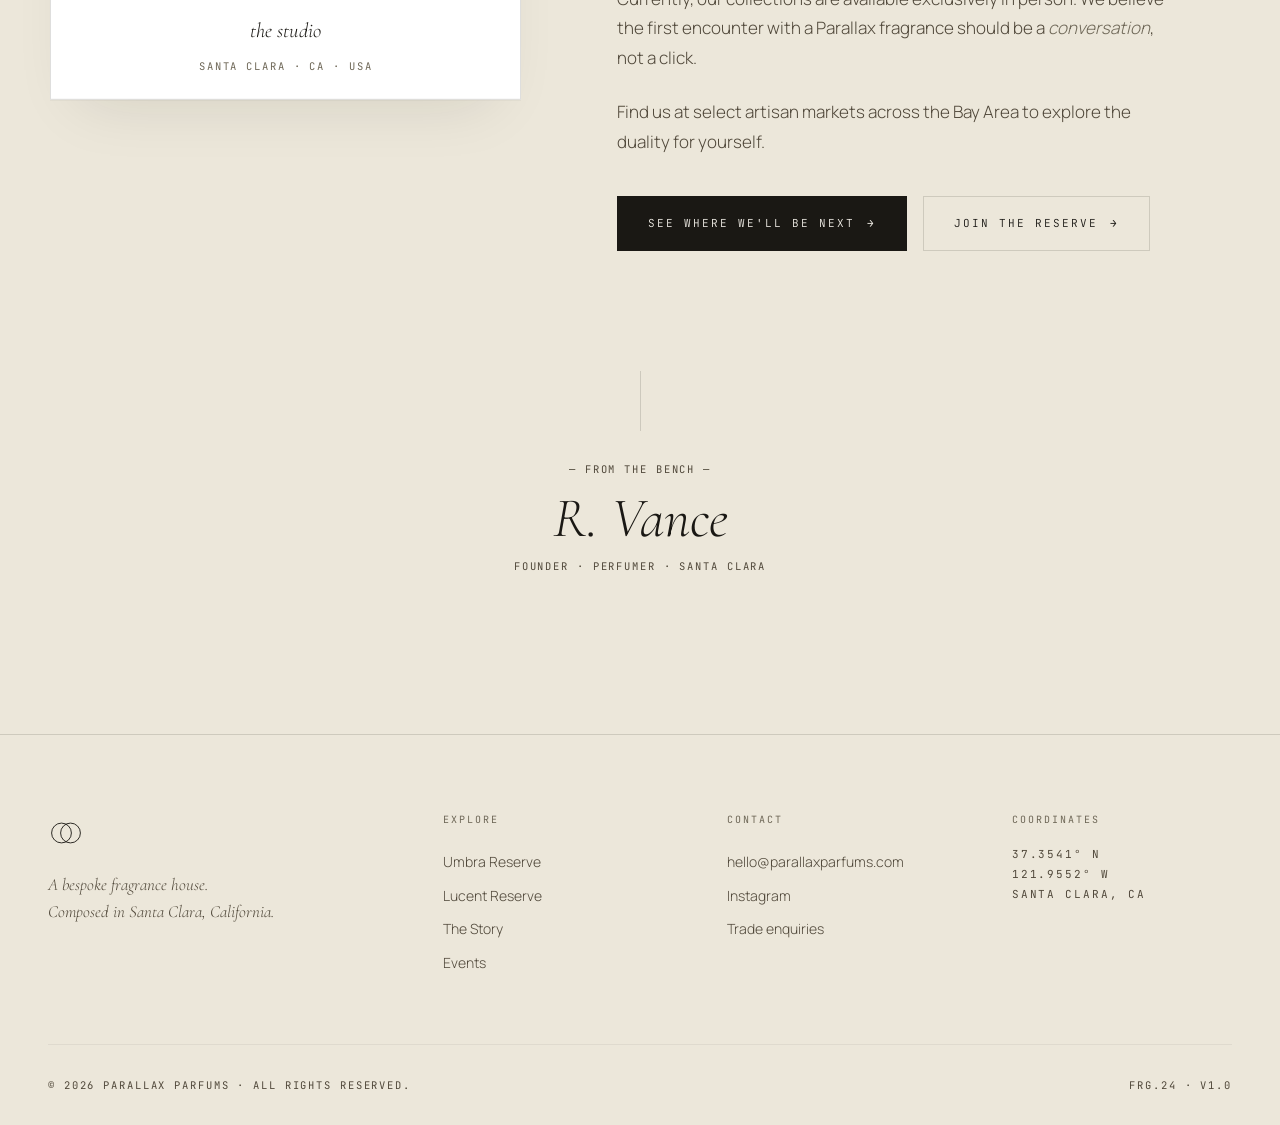
==== commit 93fd6d04: "Clean up PLATE 01 with function-labeled bench tools The original plate had readability bugs (the 'D " ====
--- a/story.html
+++ b/story.html
@@ -130,11 +130,11 @@
       </p>
     </div>
 
-    <!-- Workbench plate — raw materials with measurement annotations -->
-    <figure class="plate" data-parallax="0.05" aria-label="A draftsman's plate of raw materials">
+    <!-- Workbench plate — bench tools, labeled by function -->
+    <figure class="plate" data-parallax="0.05" aria-label="A draftsman's plate of bench tools used at Parallax">
 
       <div class="plate__head mono">
-        <span>PLATE 01 · RAW MATERIALS</span>
+        <span>PLATE 01 · THE BENCH</span>
         <span>SCALE 1:1</span>
       </div>
 
@@ -147,95 +147,94 @@
         </defs>
         <rect width="480" height="560" fill="url(#grid)"/>
 
-        <!-- 01: amber bottle (essential oil) -->
-        <g transform="translate(85, 95)">
-          <rect x="-22" y="-15" width="44" height="14" fill="none" stroke="currentColor" stroke-width="1"/>
+        <!-- 01: amber flacon -->
+        <g transform="translate(105, 95)">
+          <rect x="-20" y="-15" width="40" height="14" fill="none" stroke="currentColor" stroke-width="1"/>
           <rect x="-18" y="-1" width="36" height="100" rx="2" fill="currentColor" opacity="0.85"/>
-          <rect x="-14" y="20" width="28" height="40" fill="none" stroke="var(--bg)" stroke-width="0.5"/>
-          <text x="0" y="42" text-anchor="middle" fill="var(--bg)" font-family="JetBrains Mono" font-size="6" letter-spacing="1">VETIVER</text>
-          <text x="0" y="52" text-anchor="middle" fill="var(--bg)" font-family="JetBrains Mono" font-size="5">HAITI · 2024</text>
-        </g>
-        <!-- caliper marks + annotation -->
-        <g class="plate__anno">
-          <line x1="40" y1="80" x2="40" y2="195" stroke="currentColor" stroke-width="0.5"/>
-          <line x1="36" y1="80" x2="44" y2="80" stroke="currentColor" stroke-width="0.5"/>
-          <line x1="36" y1="195" x2="44" y2="195" stroke="currentColor" stroke-width="0.5"/>
-          <text x="30" y="140" text-anchor="end" font-family="JetBrains Mono" font-size="8" fill="currentColor" letter-spacing="1">115mm</text>
-          <line x1="135" y1="100" x2="170" y2="100" stroke="currentColor" stroke-width="0.5"/>
-          <text x="175" y="103" font-family="JetBrains Mono" font-size="8" fill="currentColor" letter-spacing="1.5">A · ESSENTIAL OIL</text>
+          <rect x="-13" y="22" width="26" height="36" fill="none" stroke="var(--bg)" stroke-width="0.5"/>
+          <line x1="-9" y1="32" x2="9"  y2="32" stroke="var(--bg)" stroke-width="0.4"/>
+          <line x1="-9" y1="40" x2="6"  y2="40" stroke="var(--bg)" stroke-width="0.4"/>
+          <line x1="-9" y1="48" x2="8"  y2="48" stroke="var(--bg)" stroke-width="0.4"/>
+        </g>
+        <!-- one retained caliper, for the engineer's signal -->
+        <g opacity="0.7">
+          <line x1="55" y1="80"  x2="55" y2="195" stroke="currentColor" stroke-width="0.4"/>
+          <line x1="51" y1="80"  x2="59" y2="80"  stroke="currentColor" stroke-width="0.4"/>
+          <line x1="51" y1="195" x2="59" y2="195" stroke="currentColor" stroke-width="0.4"/>
+          <text x="45" y="142" text-anchor="end" font-family="JetBrains Mono" font-size="7" letter-spacing="1" fill="currentColor">115mm</text>
         </g>
 
         <!-- 02: graduated cylinder -->
-        <g transform="translate(225, 130)">
-          <path d="M -28 -45 L -28 60 Q -28 70 -18 70 L 18 70 Q 28 70 28 60 L 28 -45" fill="none" stroke="currentColor" stroke-width="1"/>
-          <path d="M -22 -45 L -22 -50 L 22 -50 L 22 -45 Z" fill="none" stroke="currentColor" stroke-width="1"/>
-          <rect x="-26" y="20" width="52" height="48" fill="currentColor" opacity="0.18"/>
-          <!-- scale ticks -->
-          <line x1="-28" y1="-30" x2="-22" y2="-30" stroke="currentColor" stroke-width="0.5"/>
-          <line x1="-28" y1="-10" x2="-22" y2="-10" stroke="currentColor" stroke-width="0.5"/>
-          <line x1="-28" y1="10"  x2="-22" y2="10"  stroke="currentColor" stroke-width="0.5"/>
-          <line x1="-28" y1="30"  x2="-24" y2="30"  stroke="currentColor" stroke-width="0.5"/>
-          <line x1="-28" y1="50"  x2="-22" y2="50"  stroke="currentColor" stroke-width="0.5"/>
-          <text x="-32" y="-27" text-anchor="end" font-family="JetBrains Mono" font-size="5" fill="currentColor">50</text>
-          <text x="-32" y="13"  text-anchor="end" font-family="JetBrains Mono" font-size="5" fill="currentColor">25</text>
-          <text x="-32" y="53"  text-anchor="end" font-family="JetBrains Mono" font-size="5" fill="currentColor">10</text>
-        </g>
-        <g class="plate__anno">
-          <line x1="275" y1="160" x2="320" y2="160" stroke="currentColor" stroke-width="0.5"/>
-          <text x="325" y="163" font-family="JetBrains Mono" font-size="8" fill="currentColor" letter-spacing="1.5">B · 50ml GRADUATED</text>
-        </g>
-
-        <!-- 03: dropper bottle -->
-        <g transform="translate(370, 175)">
+        <g transform="translate(235, 130)">
+          <path d="M -25 -45 L -25 60 Q -25 70 -15 70 L 15 70 Q 25 70 25 60 L 25 -45" fill="none" stroke="currentColor" stroke-width="1"/>
+          <path d="M -20 -45 L -20 -50 L 20 -50 L 20 -45 Z" fill="none" stroke="currentColor" stroke-width="1"/>
+          <rect x="-23" y="25" width="46" height="40" fill="currentColor" opacity="0.18"/>
+          <!-- scale ticks, kept minimal -->
+          <line x1="-25" y1="-20" x2="-19" y2="-20" stroke="currentColor" stroke-width="0.4"/>
+          <line x1="-25" y1="0"   x2="-19" y2="0"   stroke="currentColor" stroke-width="0.4"/>
+          <line x1="-25" y1="20"  x2="-21" y2="20"  stroke="currentColor" stroke-width="0.4"/>
+          <line x1="-25" y1="40"  x2="-19" y2="40"  stroke="currentColor" stroke-width="0.4"/>
+          <line x1="-25" y1="60"  x2="-21" y2="60"  stroke="currentColor" stroke-width="0.4"/>
+        </g>
+
+        <!-- 03: dropper / pipette -->
+        <g transform="translate(370, 145)">
           <rect x="-10" y="-50" width="20" height="14" fill="currentColor" opacity="0.9"/>
           <line x1="0" y1="-36" x2="0" y2="0" stroke="currentColor" stroke-width="2"/>
           <ellipse cx="0" cy="2" rx="3" ry="5" fill="currentColor"/>
-          <rect x="-22" y="14" width="44" height="60" rx="2" fill="none" stroke="currentColor" stroke-width="1"/>
-          <rect x="-22" y="14" width="44" height="60" rx="2" fill="currentColor" opacity="0.12"/>
-          <text x="0" y="50" text-anchor="middle" fill="currentColor" font-family="JetBrains Mono" font-size="6" letter-spacing="1">IRIS</text>
-          <text x="0" y="60" text-anchor="middle" fill="currentColor" font-family="JetBrains Mono" font-size="5">ABS · 0.5%</text>
-        </g>
-        <g class="plate__anno">
-          <line x1="370" y1="260" x2="370" y2="295" stroke="currentColor" stroke-width="0.5"/>
-          <text x="370" y="308" text-anchor="middle" font-family="JetBrains Mono" font-size="8" fill="currentColor" letter-spacing="1.5">C · TINCTURE</text>
-        </g>
-
-        <!-- 04: scale platform -->
-        <g transform="translate(140, 380)">
-          <rect x="-90" y="-10" width="180" height="20" fill="none" stroke="currentColor" stroke-width="1"/>
-          <rect x="-90" y="-10" width="180" height="20" fill="currentColor" opacity="0.05"/>
-          <rect x="-90" y="10" width="180" height="50" fill="none" stroke="currentColor" stroke-width="1"/>
-          <line x1="-70" y1="35" x2="70" y2="35" stroke="currentColor" stroke-width="0.5" stroke-dasharray="2,2"/>
-          <text x="0" y="40" text-anchor="middle" fill="currentColor" font-family="JetBrains Mono" font-size="10" letter-spacing="2">0.001g</text>
-          <text x="0" y="-15" text-anchor="middle" fill="currentColor" font-family="JetBrains Mono" font-size="6" letter-spacing="2">PRECISION SCALE</text>
-        </g>
-        <g class="plate__anno">
-          <line x1="50" y1="395" x2="20" y2="395" stroke="currentColor" stroke-width="0.5"/>
-          <text x="15" y="398" text-anchor="end" font-family="JetBrains Mono" font-size="8" fill="currentColor" letter-spacing="1.5">D · ANALYTICAL</text>
-        </g>
-
-        <!-- 05: notebook / formula sheet -->
-        <g transform="translate(355, 425)">
-          <rect x="-50" y="-40" width="100" height="80" fill="var(--bg)" stroke="currentColor" stroke-width="1"/>
-          <line x1="-40" y1="-25" x2="40" y2="-25" stroke="currentColor" stroke-width="0.4"/>
-          <line x1="-40" y1="-15" x2="30" y2="-15" stroke="currentColor" stroke-width="0.4"/>
-          <line x1="-40" y1="-5"  x2="38" y2="-5"  stroke="currentColor" stroke-width="0.4"/>
-          <line x1="-40" y1="5"   x2="20" y2="5"   stroke="currentColor" stroke-width="0.4"/>
-          <line x1="-40" y1="15"  x2="35" y2="15"  stroke="currentColor" stroke-width="0.4"/>
-          <line x1="-40" y1="25"  x2="25" y2="25"  stroke="currentColor" stroke-width="0.4"/>
-          <text x="-44" y="-32" font-family="JetBrains Mono" font-size="5" fill="currentColor">FRG.001</text>
-        </g>
-        <g class="plate__anno">
-          <line x1="305" y1="425" x2="280" y2="425" stroke="currentColor" stroke-width="0.5"/>
-          <text x="275" y="428" text-anchor="end" font-family="JetBrains Mono" font-size="8" fill="currentColor" letter-spacing="1.5">E · FORMULA LOG</text>
+          <rect x="-22" y="14" width="44" height="55" rx="2" fill="none" stroke="currentColor" stroke-width="1"/>
+          <rect x="-22" y="14" width="44" height="55" rx="2" fill="currentColor" opacity="0.12"/>
+        </g>
+
+        <!-- Captions for top row -->
+        <g font-family="JetBrains Mono" letter-spacing="2" fill="currentColor">
+          <text x="105" y="227" text-anchor="middle" font-size="9">AMBER FLACON</text>
+          <text x="105" y="240" text-anchor="middle" font-size="7" letter-spacing="1" opacity="0.6">LIGHT-PROOF STORAGE</text>
+
+          <text x="235" y="227" text-anchor="middle" font-size="9">GRADUATED</text>
+          <text x="235" y="240" text-anchor="middle" font-size="7" letter-spacing="1" opacity="0.6">VOLUMETRIC · 50 ML</text>
+
+          <text x="370" y="227" text-anchor="middle" font-size="9">PIPETTE</text>
+          <text x="370" y="240" text-anchor="middle" font-size="7" letter-spacing="1" opacity="0.6">DROP-WISE DOSING</text>
+        </g>
+
+        <!-- divider between top row tools and bottom row tools -->
+        <line x1="60" y1="290" x2="420" y2="290" stroke="currentColor" stroke-width="0.3" stroke-dasharray="2,4" opacity="0.5"/>
+
+        <!-- 04: precision scale -->
+        <g transform="translate(150, 380)">
+          <rect x="-80" y="-10" width="160" height="18" fill="none" stroke="currentColor" stroke-width="1"/>
+          <rect x="-80" y="-10" width="160" height="18" fill="currentColor" opacity="0.05"/>
+          <rect x="-80" y="8"   width="160" height="44" fill="none" stroke="currentColor" stroke-width="1"/>
+          <text x="0" y="38" text-anchor="middle" fill="currentColor" font-family="JetBrains Mono" font-size="14" letter-spacing="2">0.001g</text>
+        </g>
+
+        <!-- 05: formula log -->
+        <g transform="translate(360, 410)">
+          <rect x="-45" y="-35" width="90" height="70" fill="var(--bg)" stroke="currentColor" stroke-width="1"/>
+          <text x="-39" y="-25" font-family="JetBrains Mono" font-size="6" fill="currentColor" letter-spacing="1">FRG.NNN</text>
+          <line x1="-36" y1="-15" x2="36" y2="-15" stroke="currentColor" stroke-width="0.4" opacity="0.55"/>
+          <line x1="-36" y1="-5"  x2="28" y2="-5"  stroke="currentColor" stroke-width="0.4" opacity="0.55"/>
+          <line x1="-36" y1="5"   x2="34" y2="5"   stroke="currentColor" stroke-width="0.4" opacity="0.55"/>
+          <line x1="-36" y1="15"  x2="22" y2="15"  stroke="currentColor" stroke-width="0.4" opacity="0.55"/>
+          <line x1="-36" y1="25"  x2="30" y2="25"  stroke="currentColor" stroke-width="0.4" opacity="0.55"/>
+        </g>
+
+        <!-- Captions for bottom row -->
+        <g font-family="JetBrains Mono" letter-spacing="2" fill="currentColor">
+          <text x="150" y="472" text-anchor="middle" font-size="9">PRECISION SCALE</text>
+          <text x="150" y="485" text-anchor="middle" font-size="7" letter-spacing="1" opacity="0.6">0.001 G RESOLUTION</text>
+
+          <text x="360" y="472" text-anchor="middle" font-size="9">FORMULA LOG</text>
+          <text x="360" y="485" text-anchor="middle" font-size="7" letter-spacing="1" opacity="0.6">BATCH-TRACEABLE</text>
         </g>
 
         <!-- foot label -->
-        <text x="240" y="540" text-anchor="middle" font-family="Cormorant Garamond" font-size="13" font-style="italic" fill="currentColor">— the bench in Santa Clara —</text>
+        <text x="240" y="535" text-anchor="middle" font-family="Cormorant Garamond" font-size="13" font-style="italic" fill="currentColor">— the bench in Santa Clara —</text>
       </svg>
 
       <figcaption class="plate__caption mono">
-        Reference plate. Studio inventory, March of 2026. Drawn from observation.
+        Reference plate. Tools we measure with, by function.
       </figcaption>
     </figure>
 
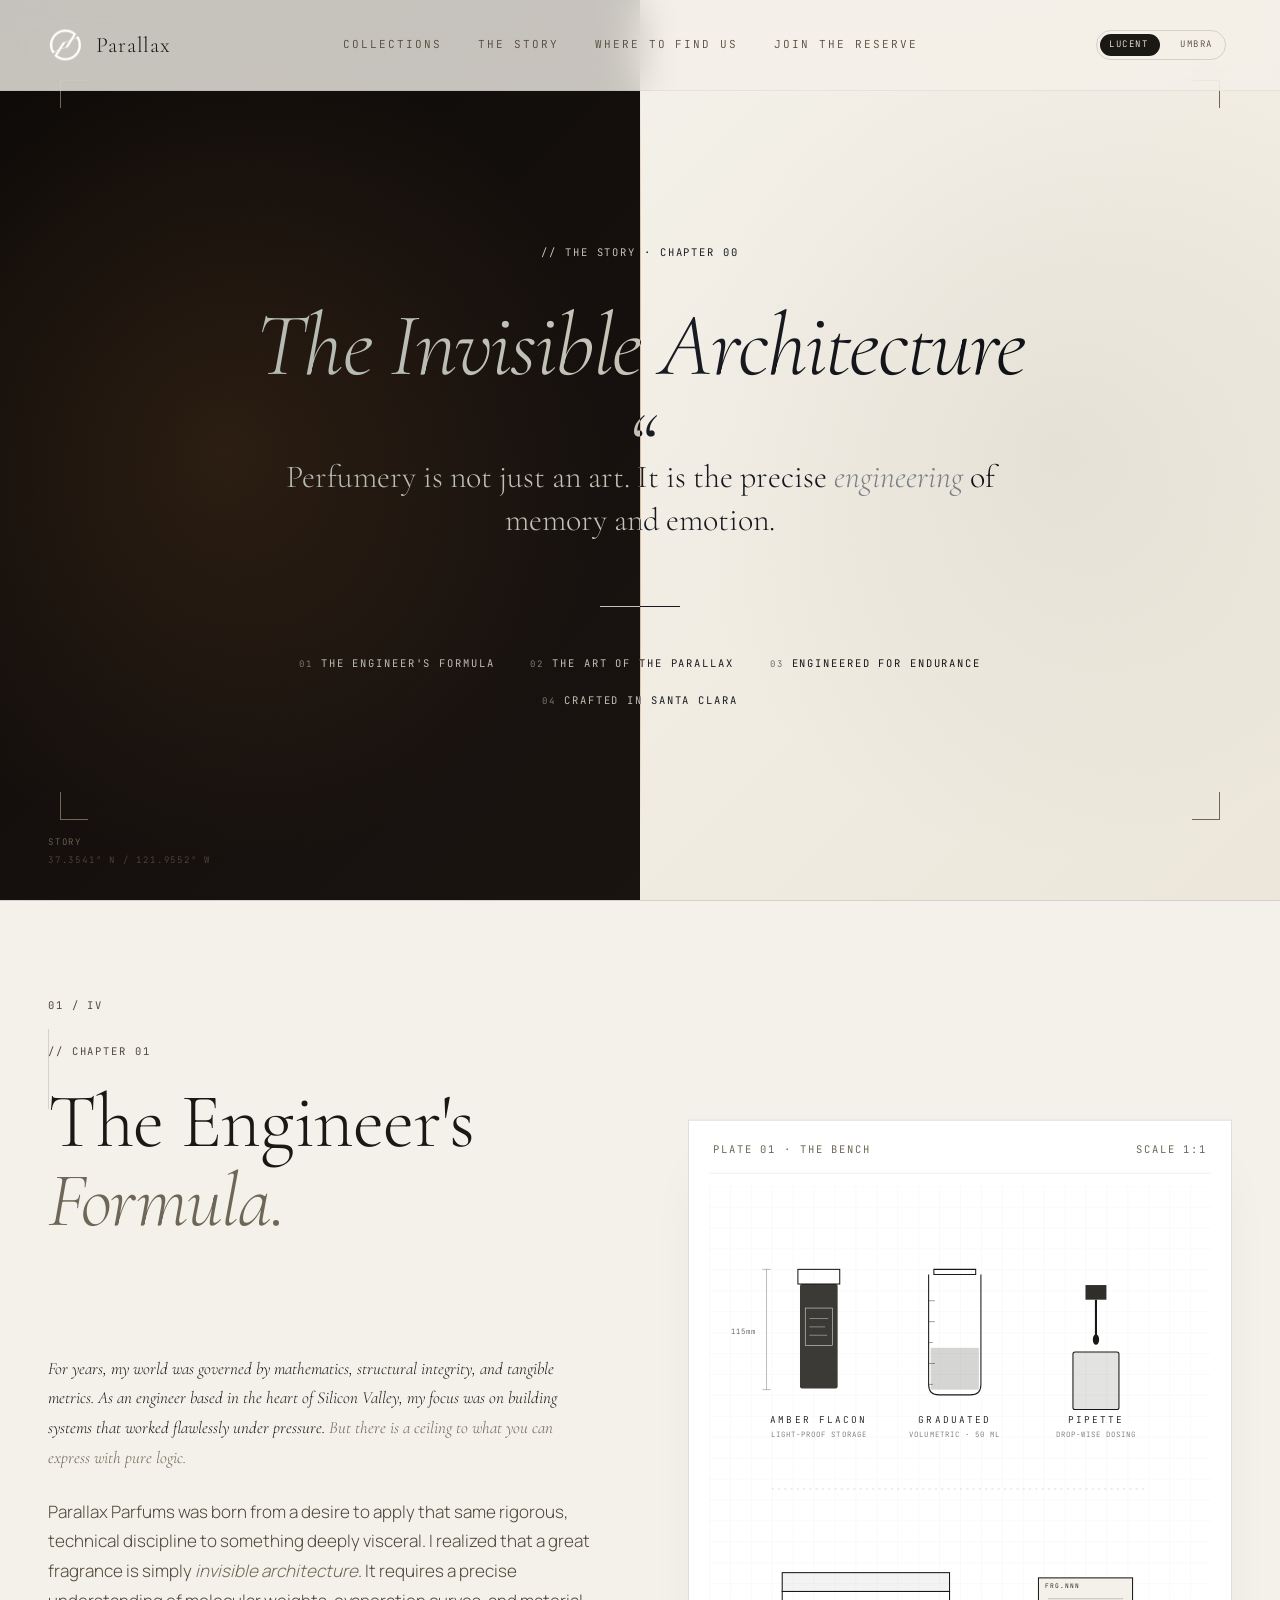
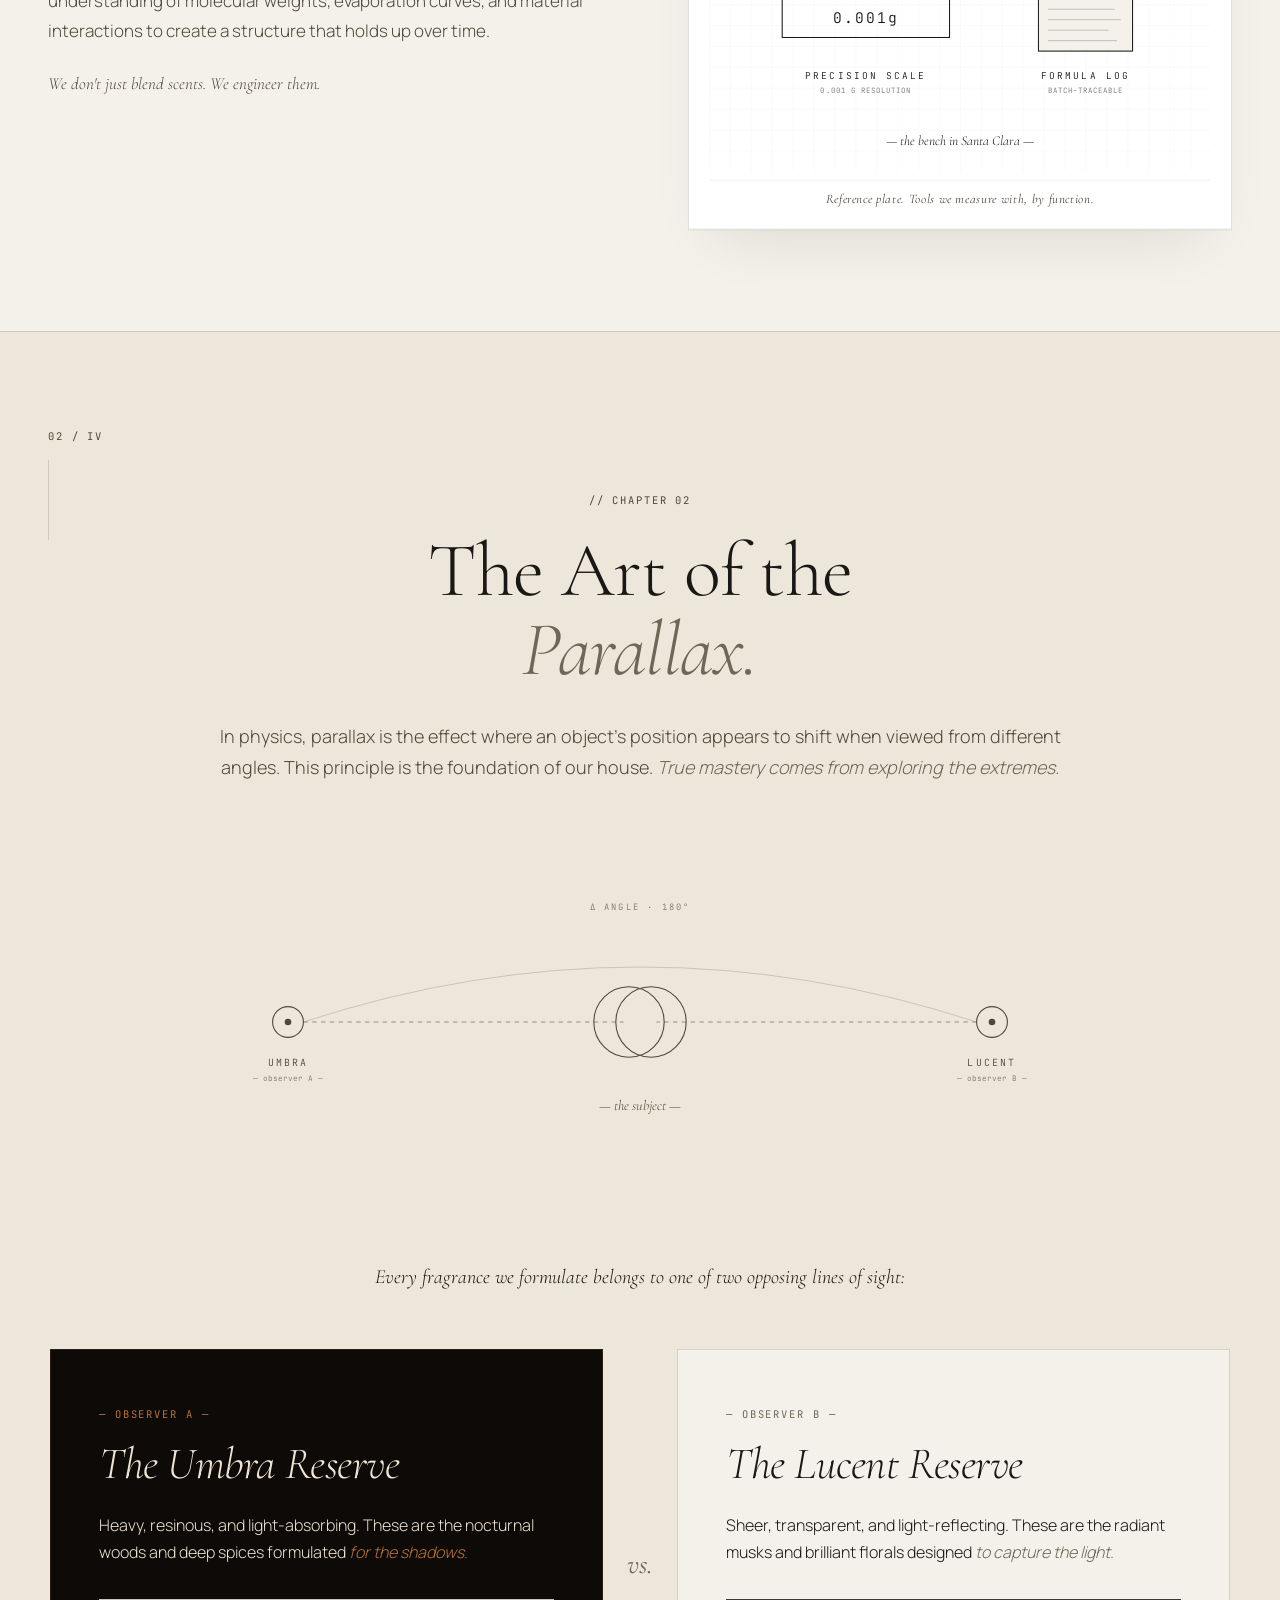
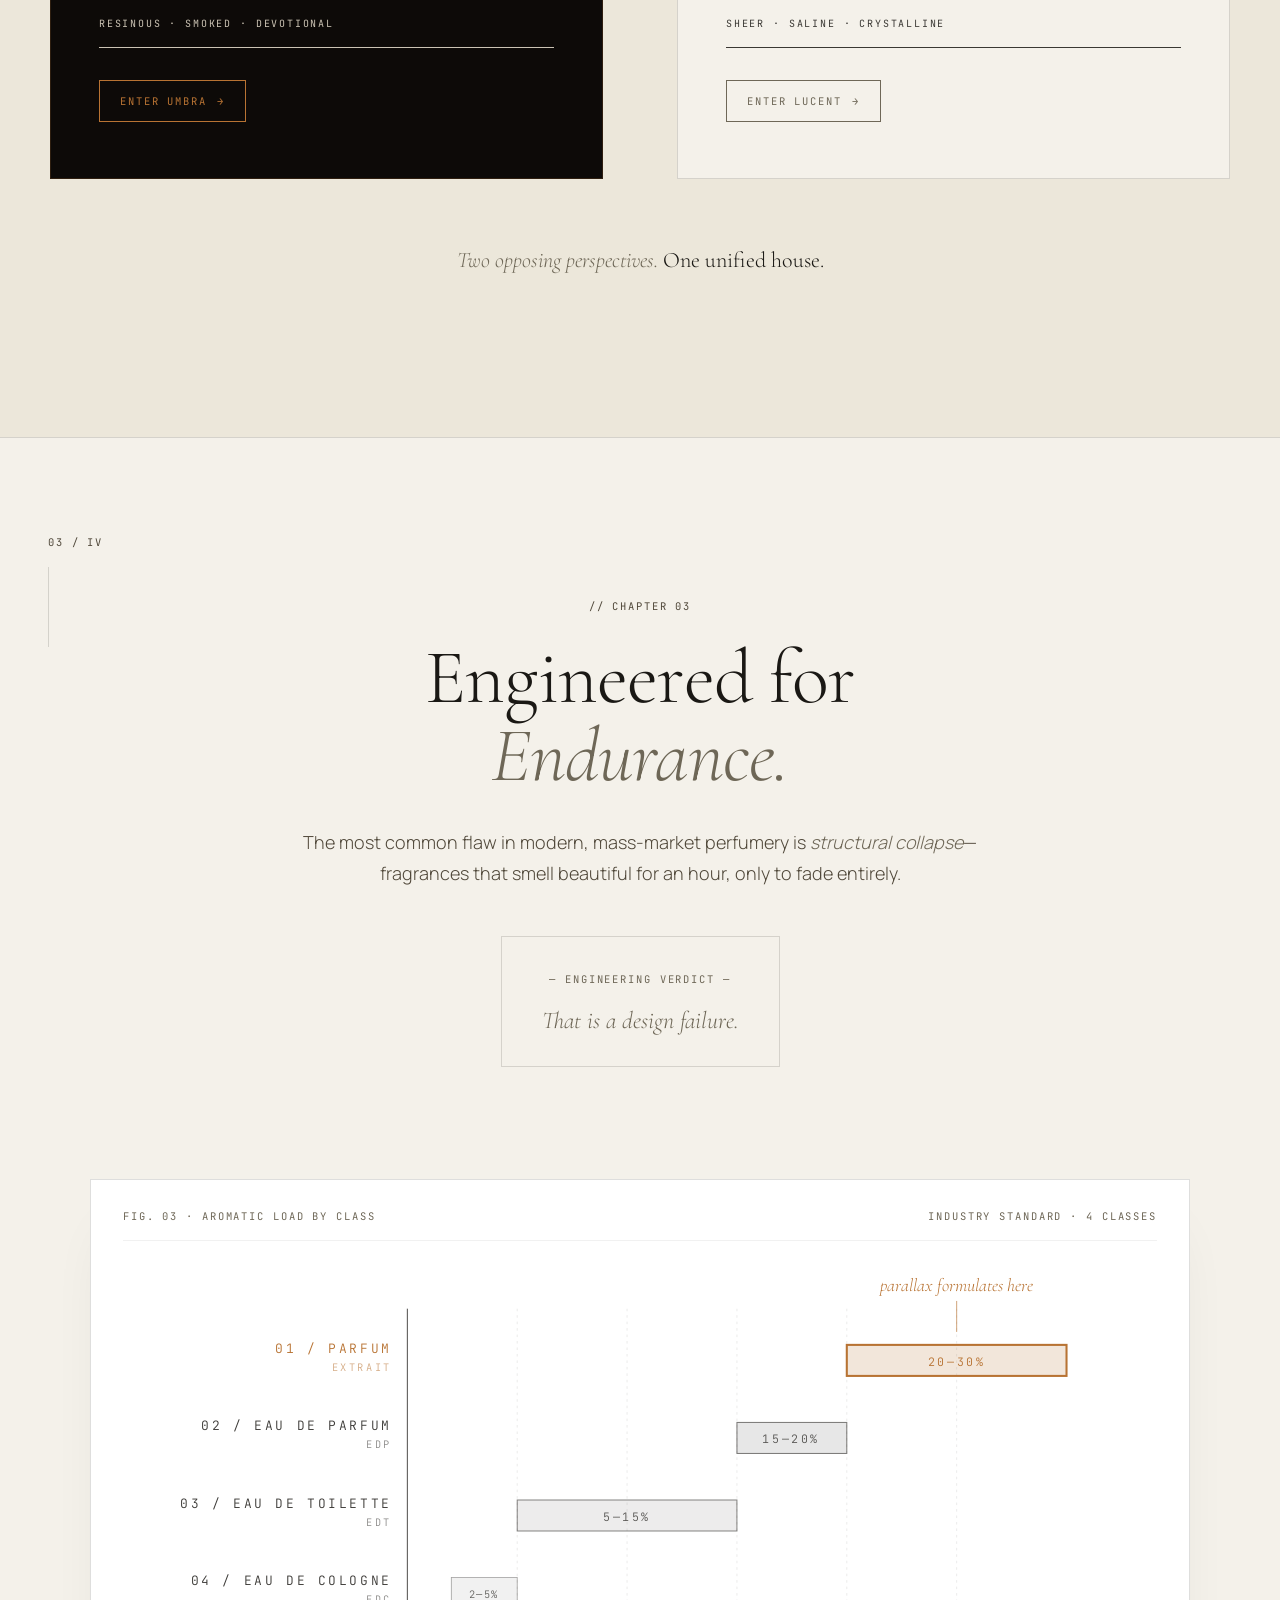
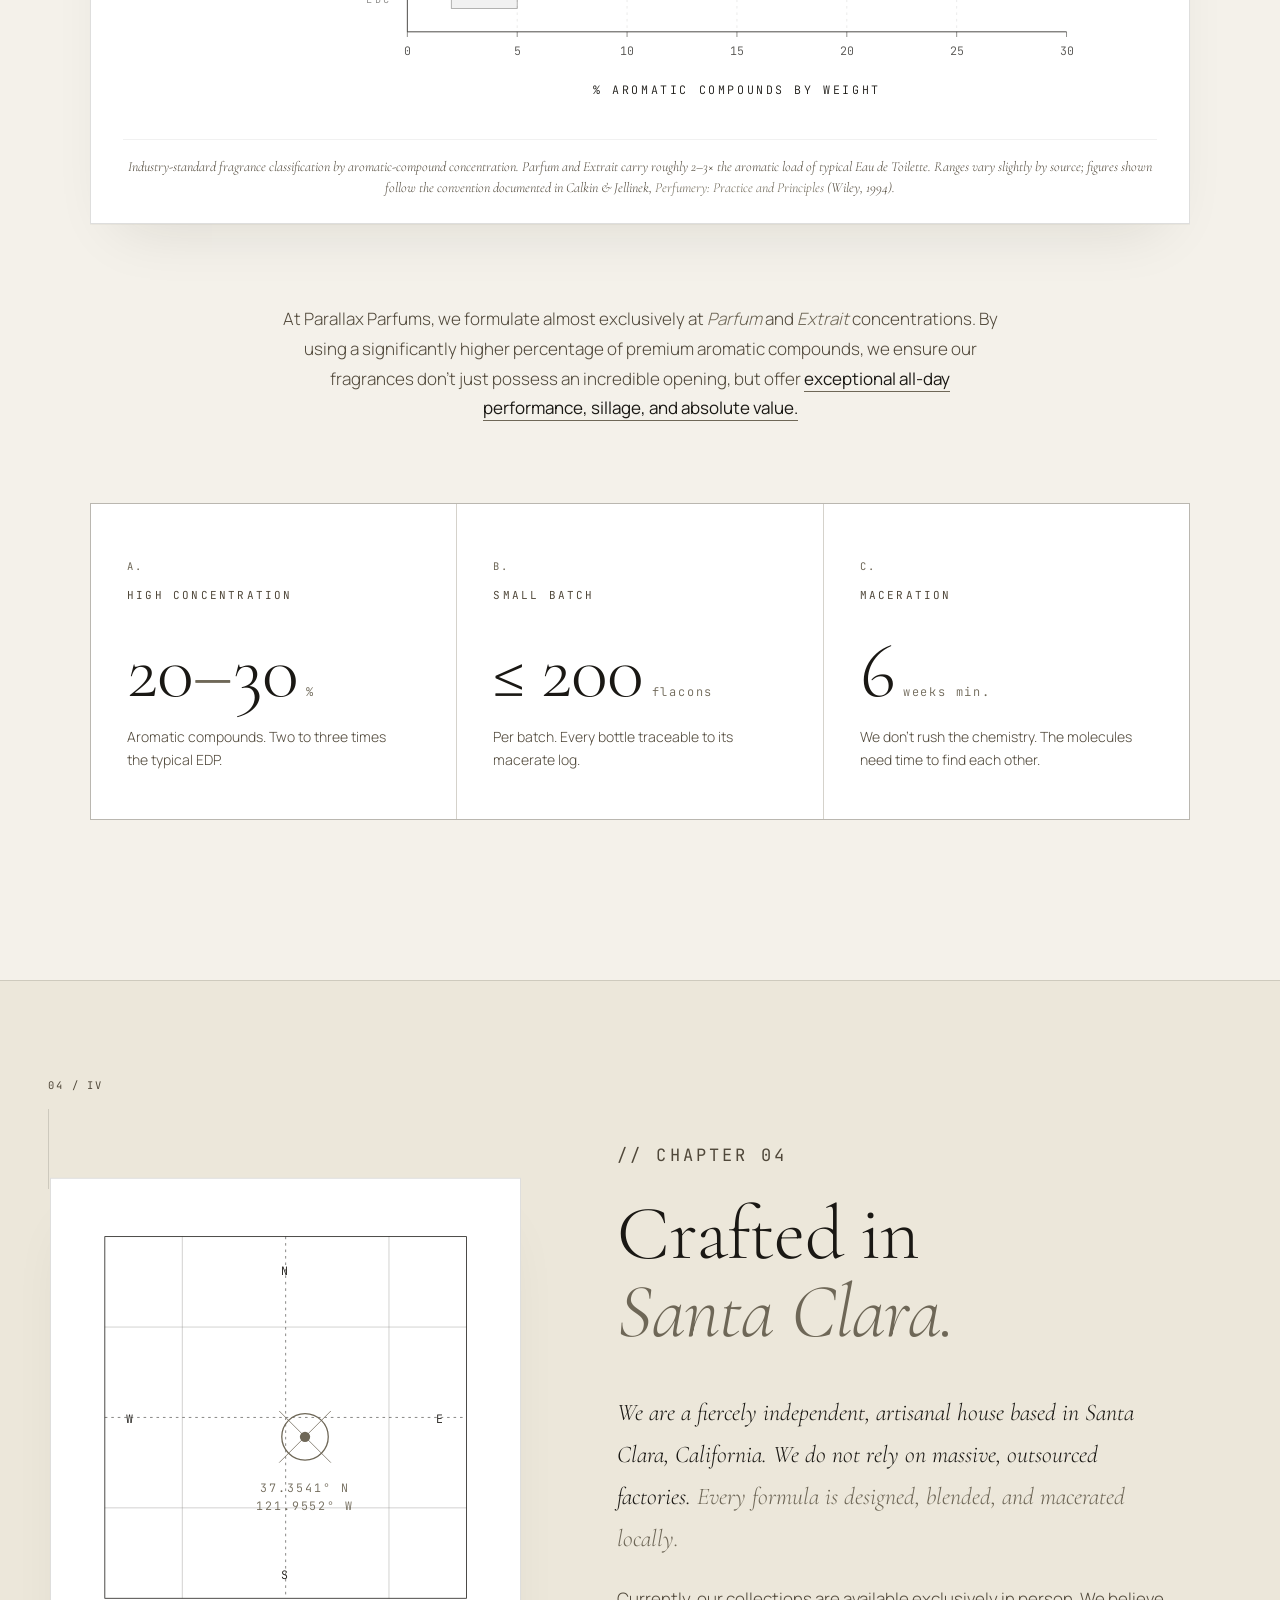
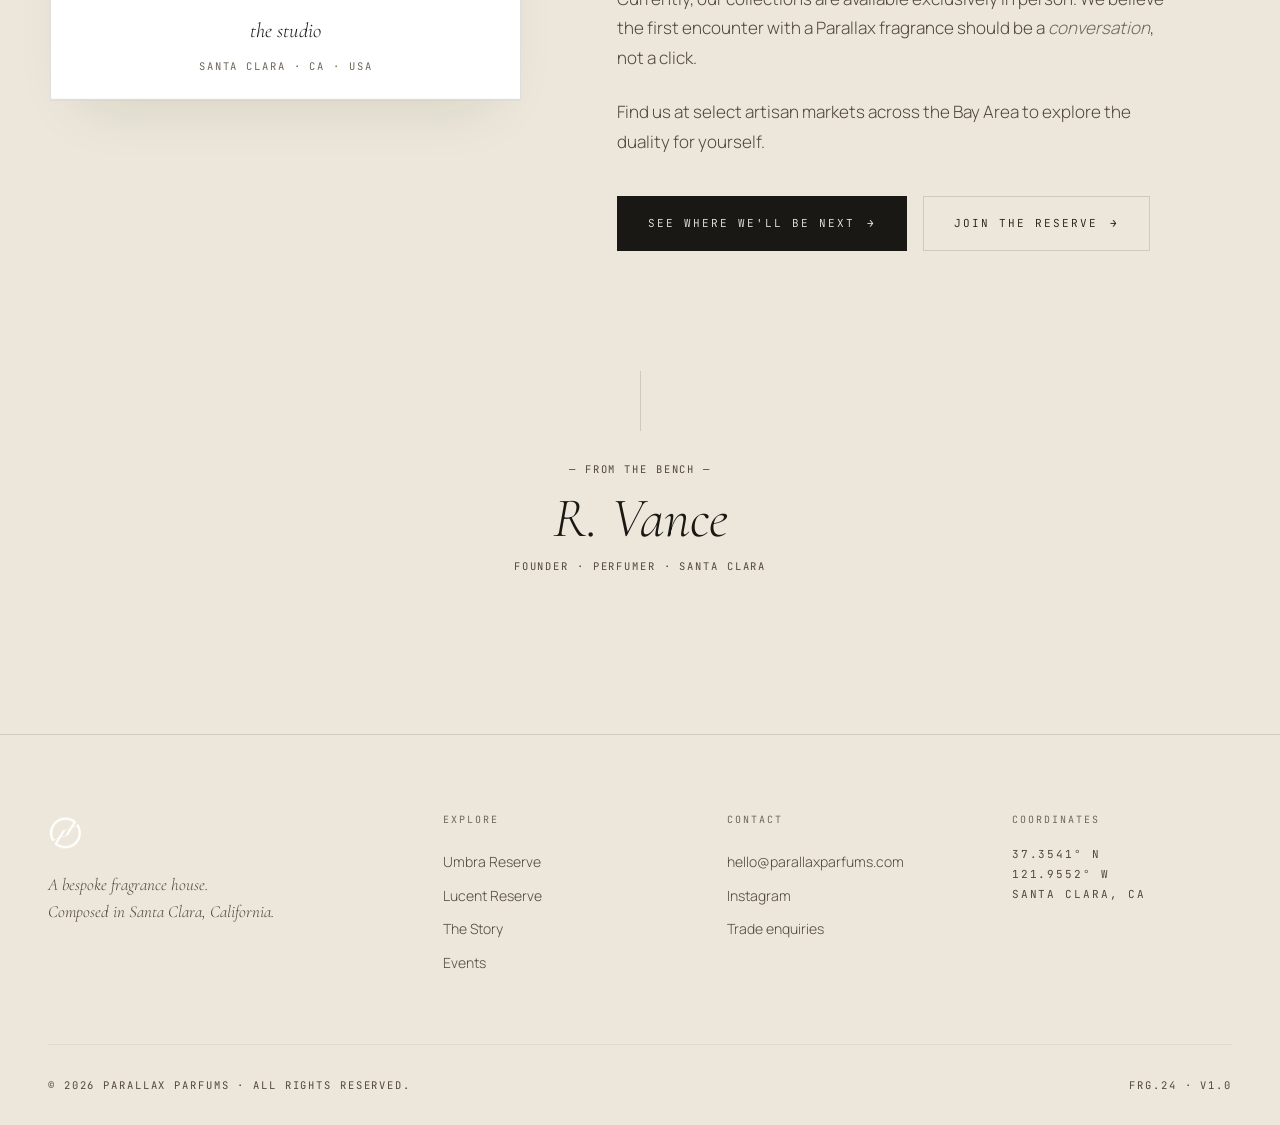
==== commit d1f667b8: "Replace inline circle logo with parallax-logo-r2.svg Swaps the two-circle inline SVG mark in nav and" ====
--- a/story.html
+++ b/story.html
@@ -19,10 +19,7 @@
 <!-- ============ NAV ============ -->
 <header class="nav" id="nav">
   <a href="index.html#home" class="nav__brand" aria-label="Parallax Parfums home">
-    <svg class="nav__logo" viewBox="0 0 40 40" aria-hidden="true">
-      <circle cx="15" cy="20" r="11" fill="none" stroke="currentColor" stroke-width="1"/>
-      <circle cx="25" cy="20" r="11" fill="none" stroke="currentColor" stroke-width="1"/>
-    </svg>
+    <img class="nav__logo" src="parallax-logo-r2.svg" alt="" aria-hidden="true"/>
     <span class="nav__wordmark">Parallax</span>
   </a>
 
@@ -602,10 +599,7 @@
 <footer class="footer">
   <div class="footer__grid">
     <div class="footer__col">
-      <svg class="footer__logo" viewBox="0 0 40 40" aria-hidden="true">
-        <circle cx="15" cy="20" r="11" fill="none" stroke="currentColor" stroke-width="1"/>
-        <circle cx="25" cy="20" r="11" fill="none" stroke="currentColor" stroke-width="1"/>
-      </svg>
+      <img class="footer__logo" src="parallax-logo-r2.svg" alt="" aria-hidden="true"/>
       <p class="footer__tag">
         A bespoke fragrance house.<br/>
         Composed in Santa Clara, California.
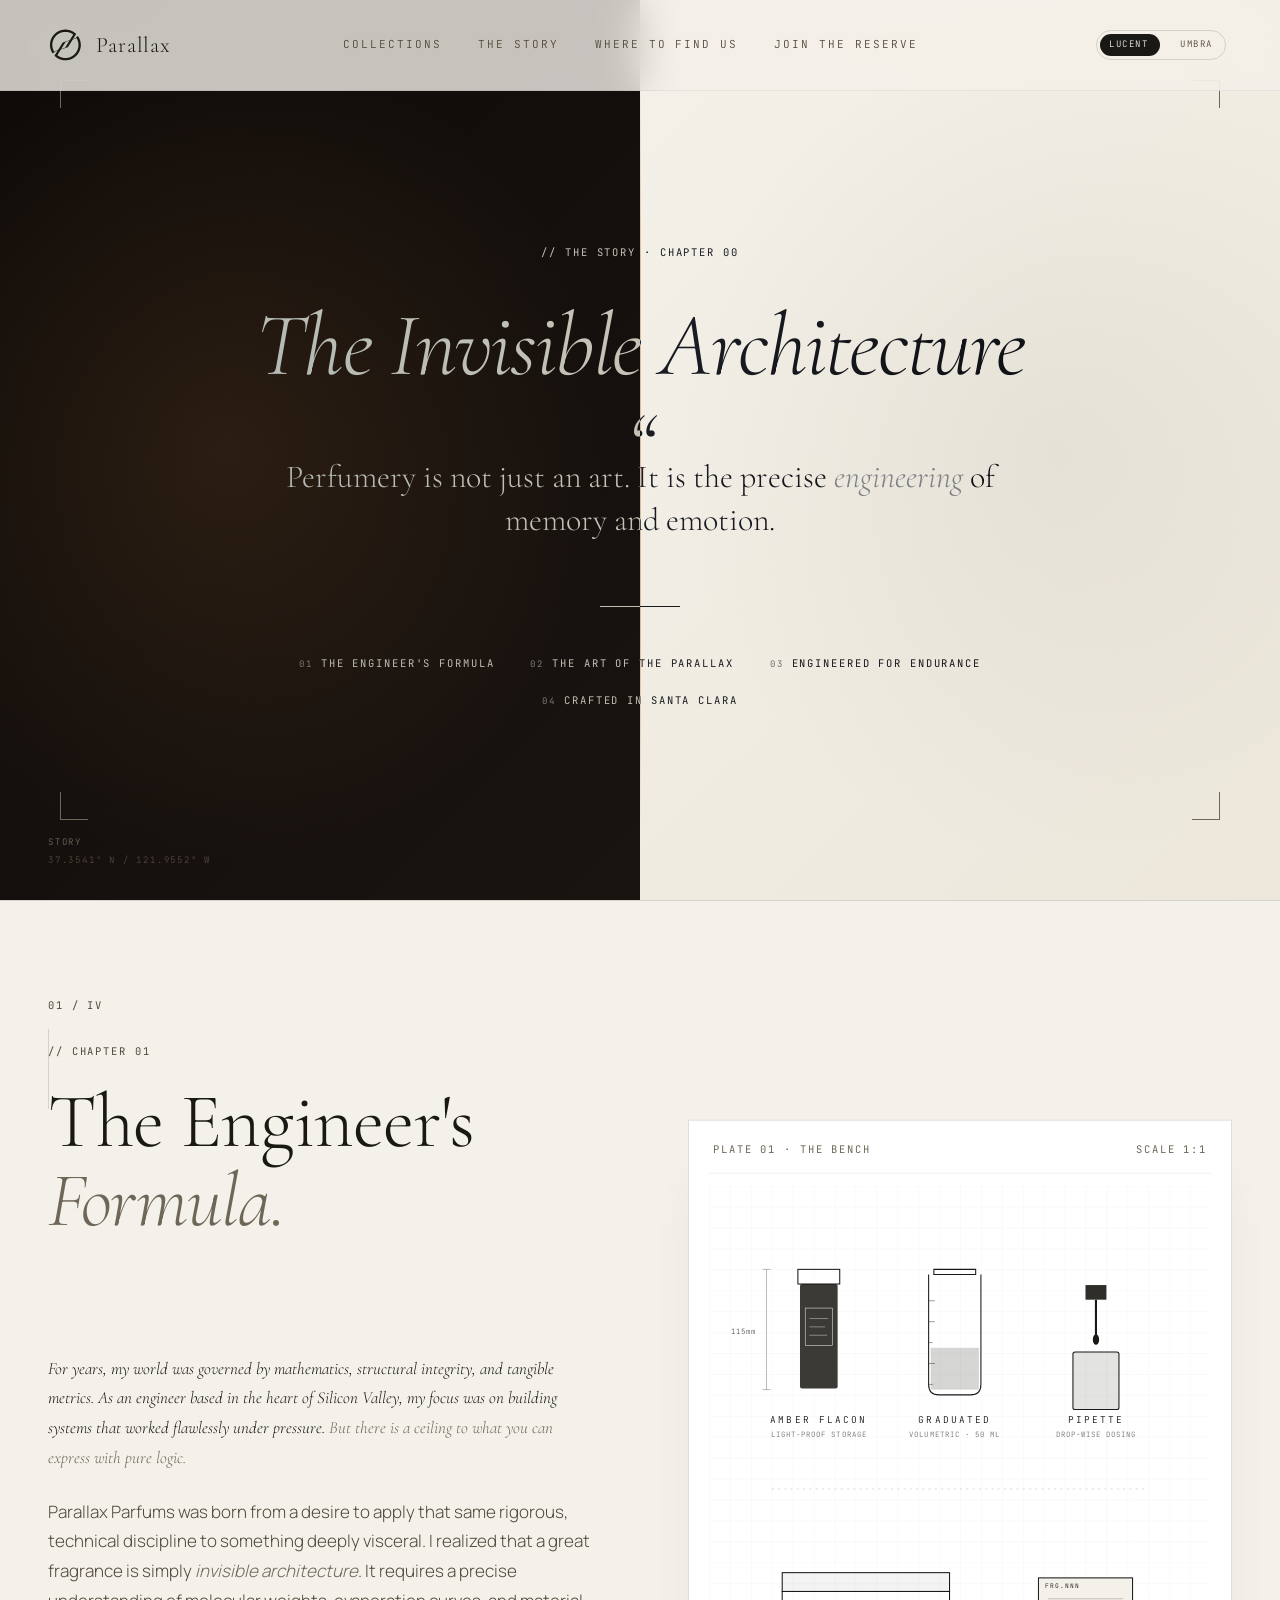
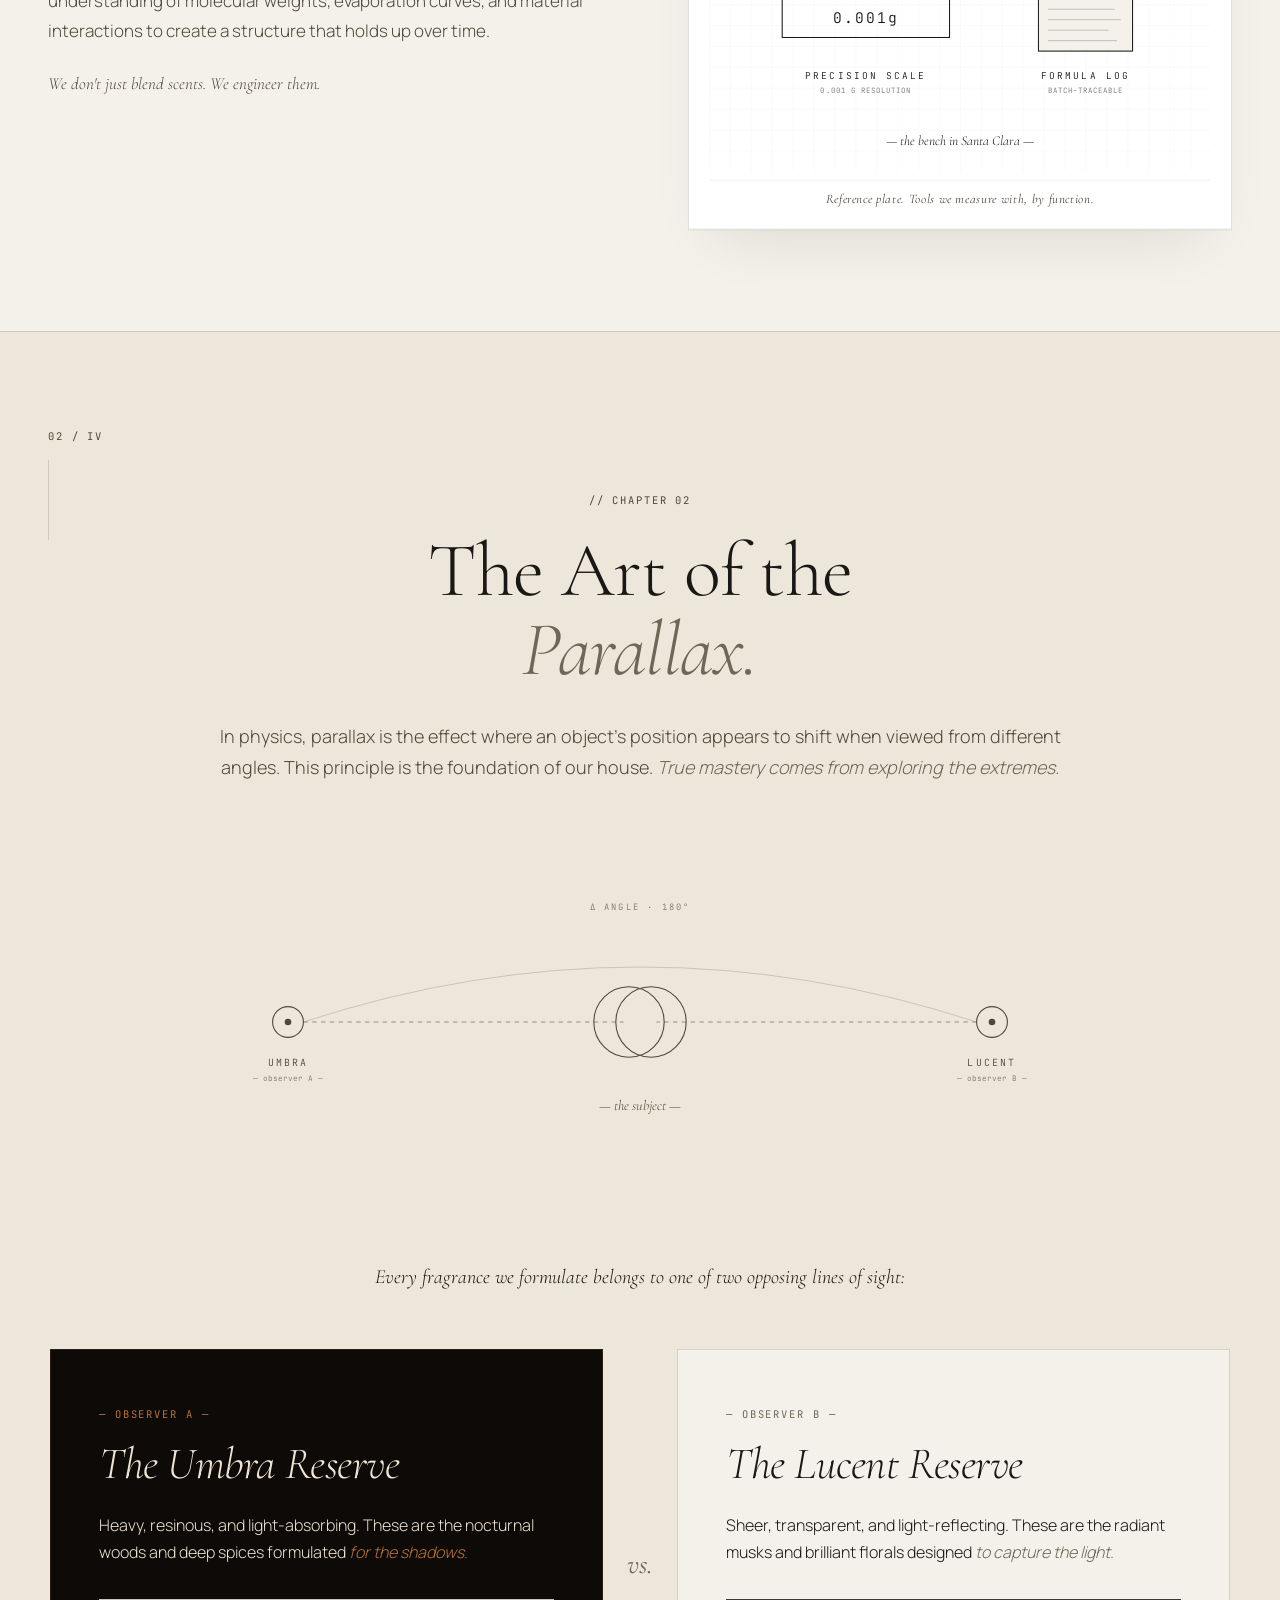
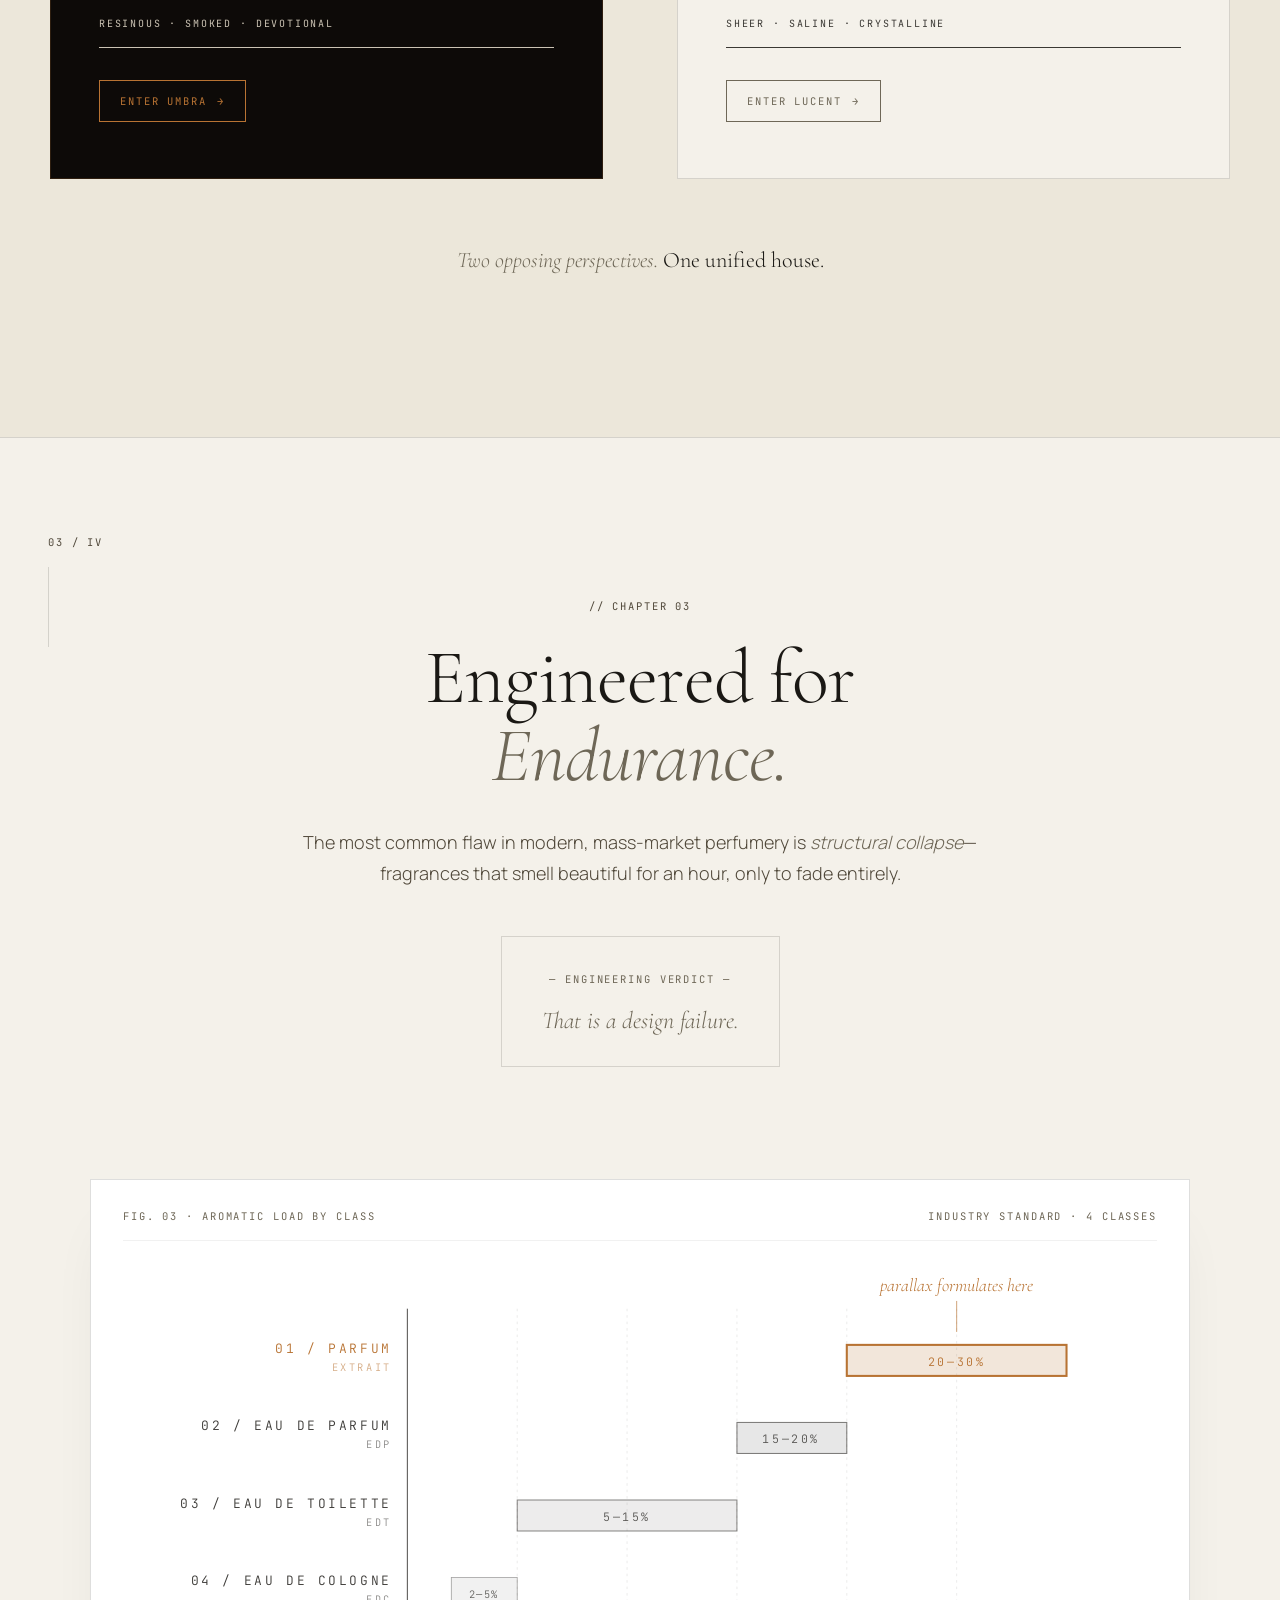
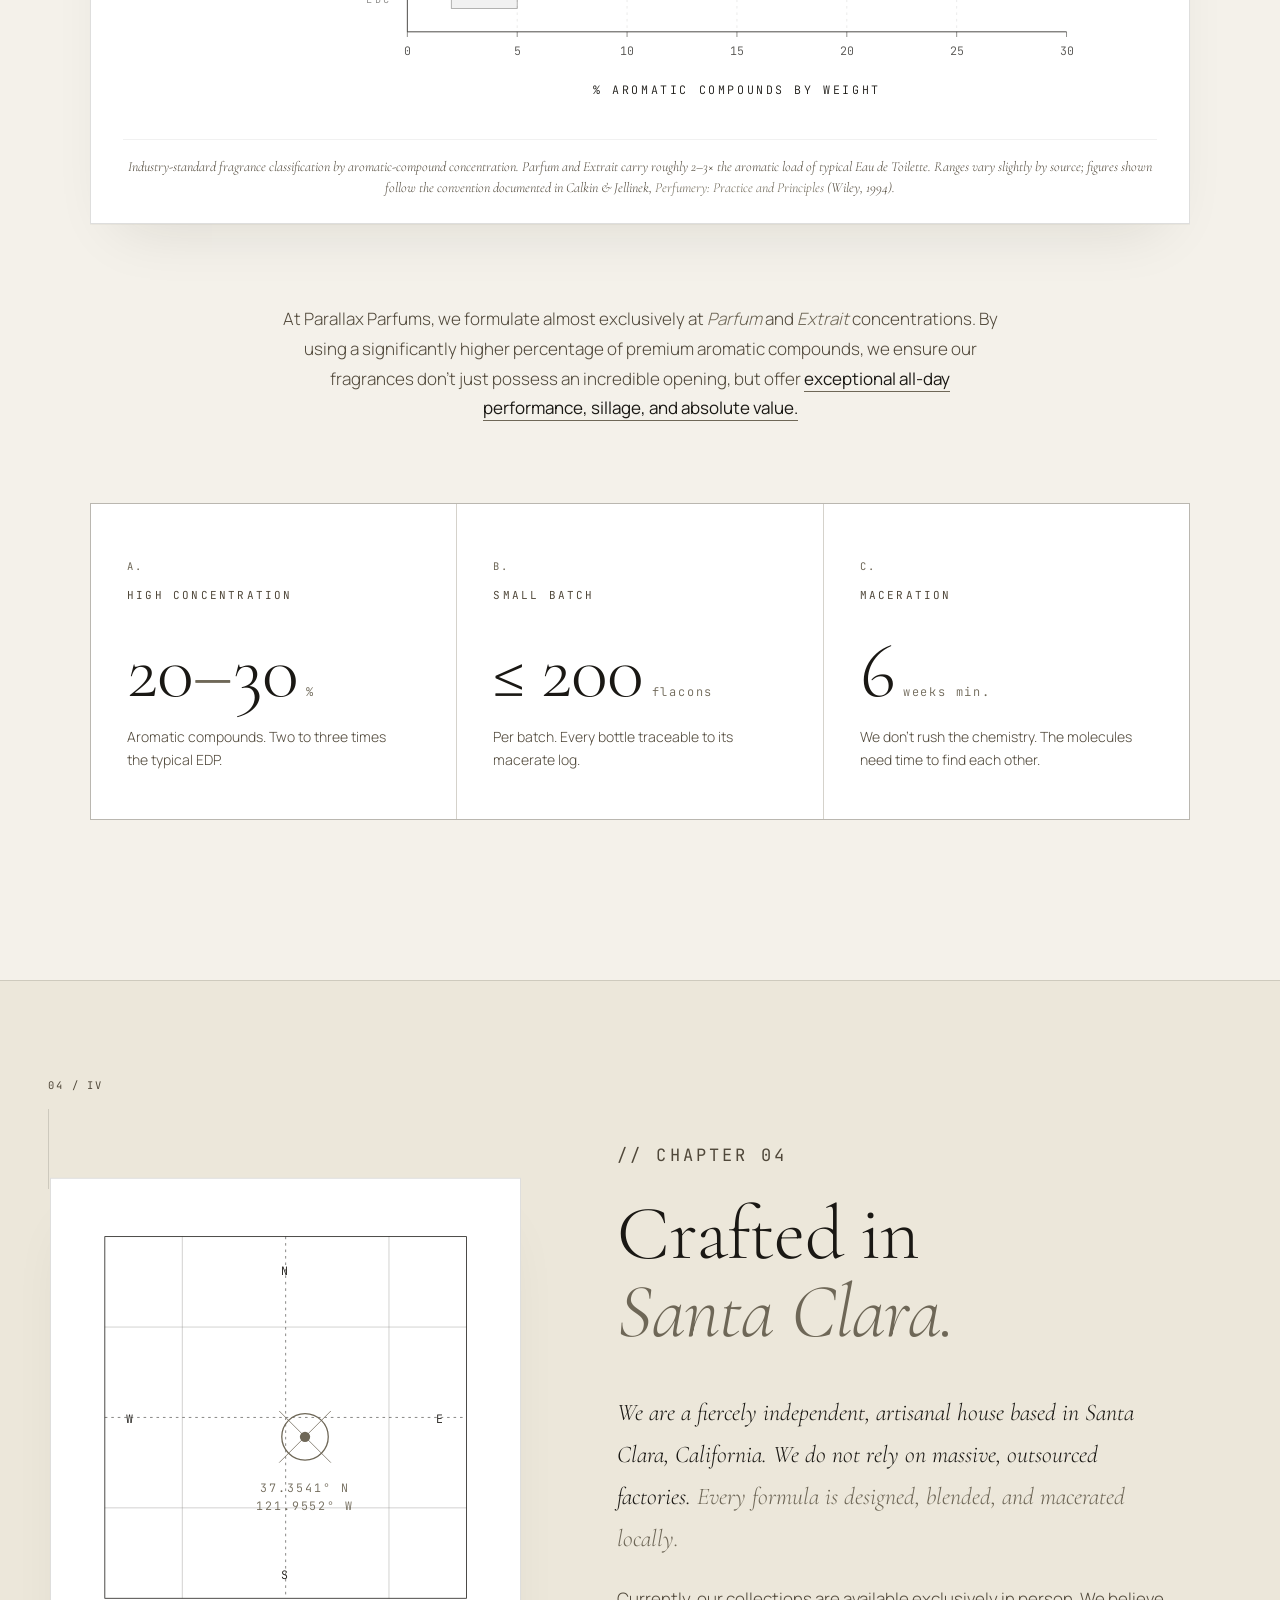
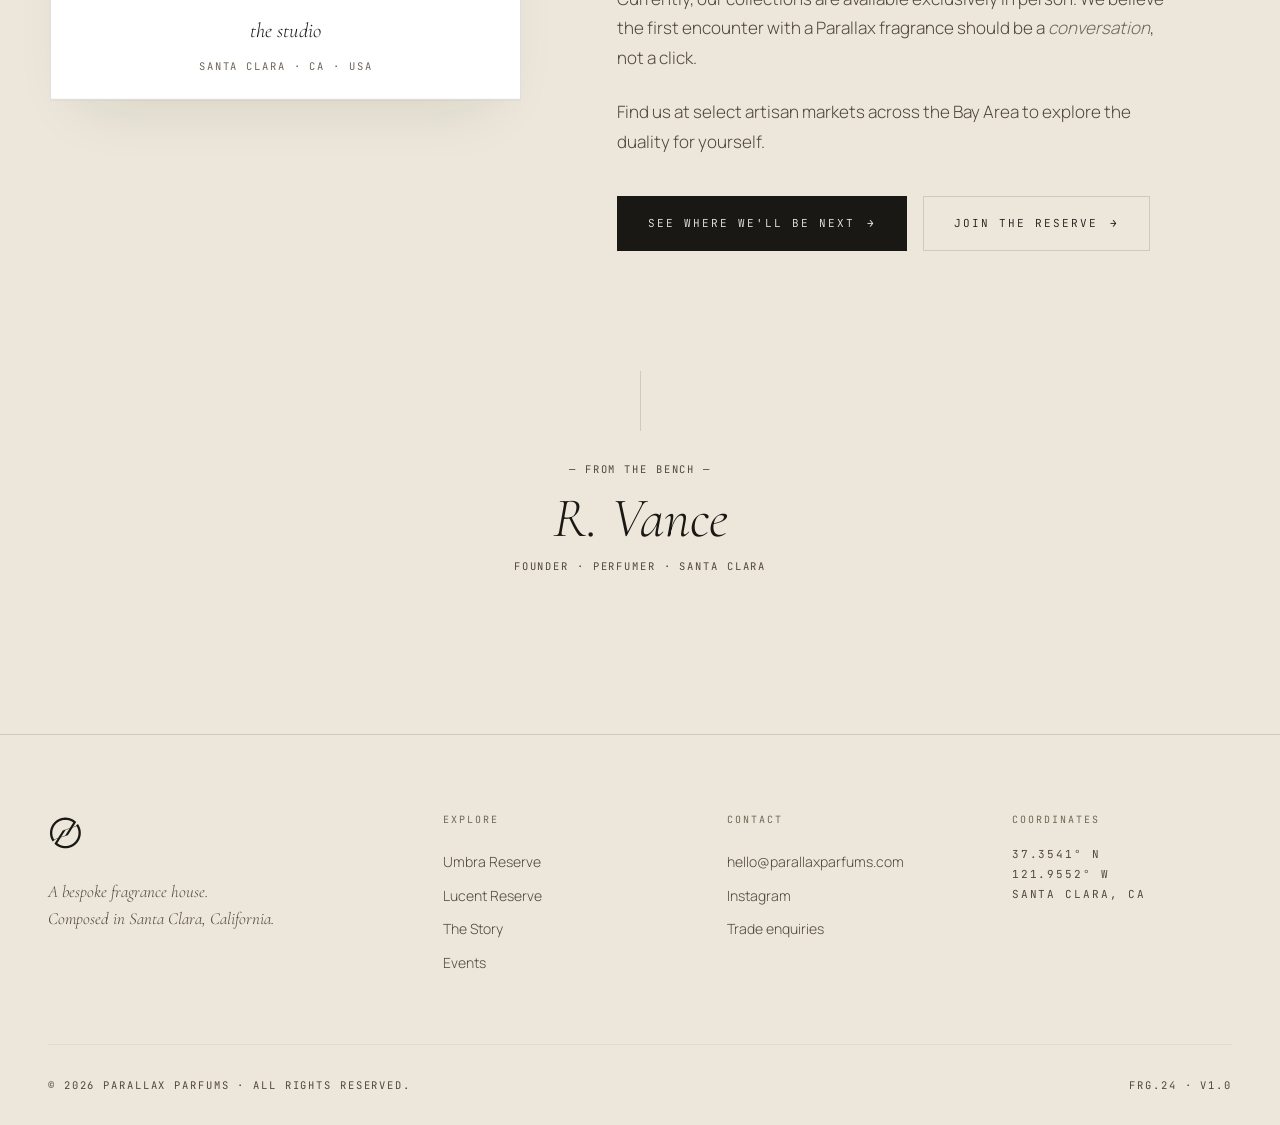
==== commit c4786b3d: "Wire mode-adaptive logo via CSS mask Switch the four logo instances from <img> to <span> and tint th" ====
--- a/story.html
+++ b/story.html
@@ -19,7 +19,7 @@
 <!-- ============ NAV ============ -->
 <header class="nav" id="nav">
   <a href="index.html#home" class="nav__brand" aria-label="Parallax Parfums home">
-    <img class="nav__logo" src="parallax-logo-r2.svg" alt="" aria-hidden="true"/>
+    <span class="nav__logo" aria-hidden="true"></span>
     <span class="nav__wordmark">Parallax</span>
   </a>
 
@@ -599,7 +599,7 @@
 <footer class="footer">
   <div class="footer__grid">
     <div class="footer__col">
-      <img class="footer__logo" src="parallax-logo-r2.svg" alt="" aria-hidden="true"/>
+      <span class="footer__logo" aria-hidden="true"></span>
       <p class="footer__tag">
         A bespoke fragrance house.<br/>
         Composed in Santa Clara, California.
--- a/styles.css
+++ b/styles.css
@@ -103,7 +103,15 @@
 }
 
 .nav__brand { display: flex; align-items: center; gap: 12px; }
-.nav__logo { width: 36px; height: 36px; color: var(--ink); }
+.nav__logo {
+  display: inline-block;
+  width: 36px;
+  height: 36px;
+  background-color: var(--ink);
+  -webkit-mask: url(parallax-logo-r2.svg) center / contain no-repeat;
+          mask: url(parallax-logo-r2.svg) center / contain no-repeat;
+  transition: background-color 400ms ease;
+}
 .nav__wordmark {
   font-family: 'Cormorant Garamond', serif;
   font-size: 22px;
@@ -848,7 +856,16 @@
   gap: 64px;
   max-width: 1280px; margin: 0 auto 64px;
 }
-.footer__logo { width: 36px; height: 36px; color: var(--ink); margin-bottom: 20px; }
+.footer__logo {
+  display: inline-block;
+  width: 36px;
+  height: 36px;
+  margin-bottom: 20px;
+  background-color: var(--ink);
+  -webkit-mask: url(parallax-logo-r2.svg) center / contain no-repeat;
+          mask: url(parallax-logo-r2.svg) center / contain no-repeat;
+  transition: background-color 400ms ease;
+}
 .footer__tag {
   font-family: 'Cormorant Garamond', serif;
   font-size: 17px; font-style: italic;
